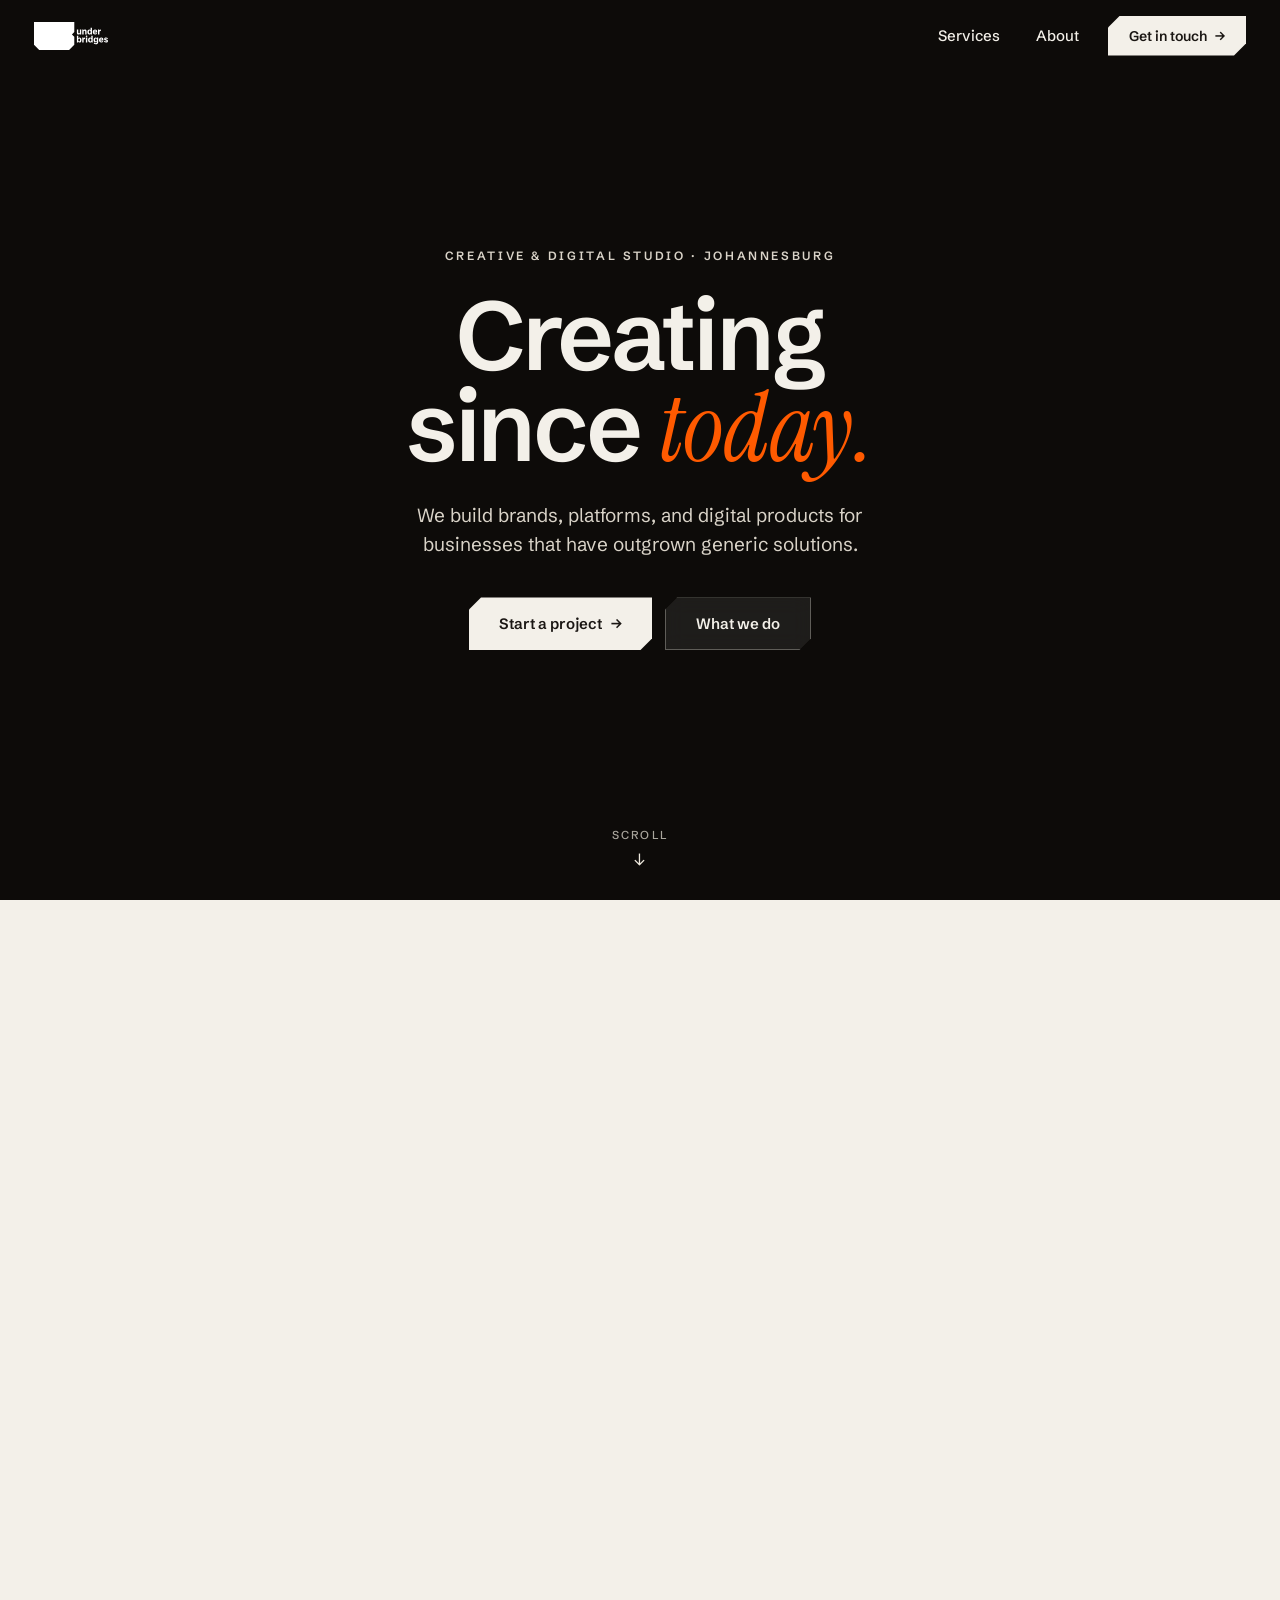
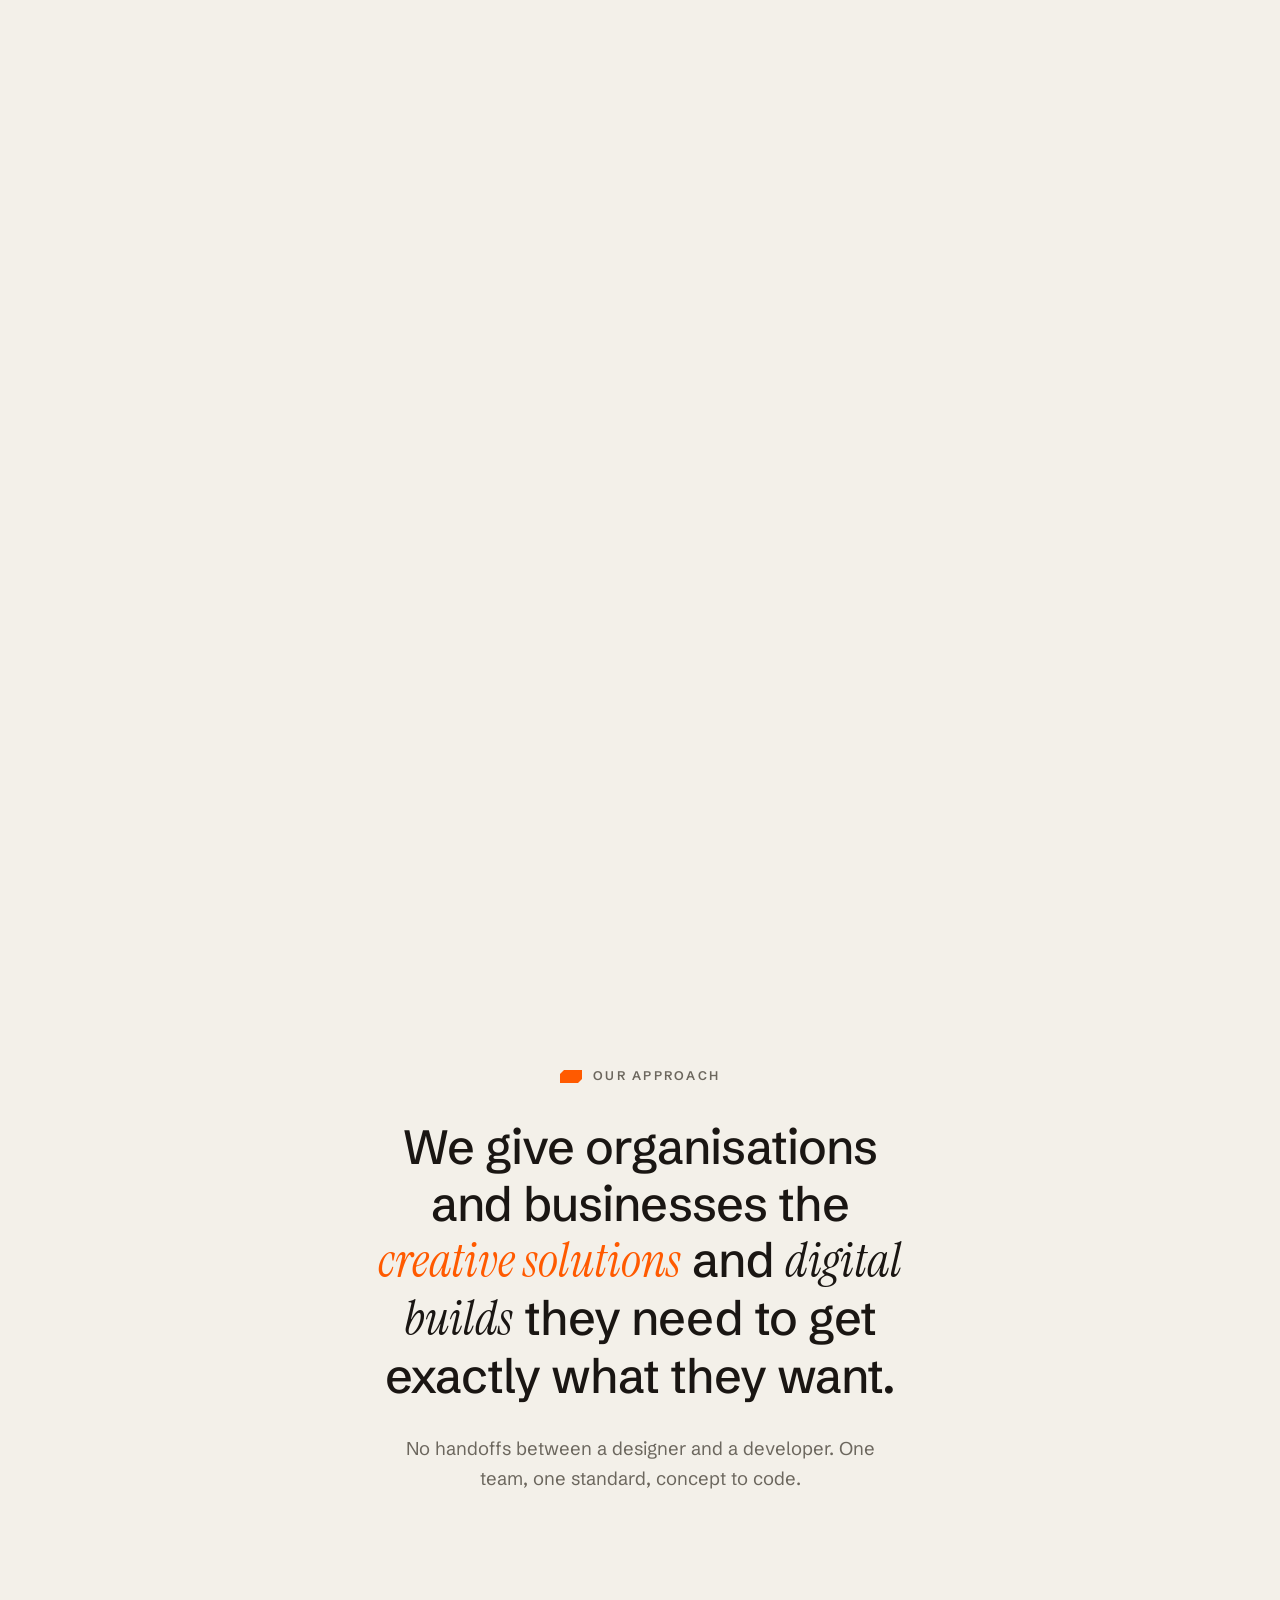
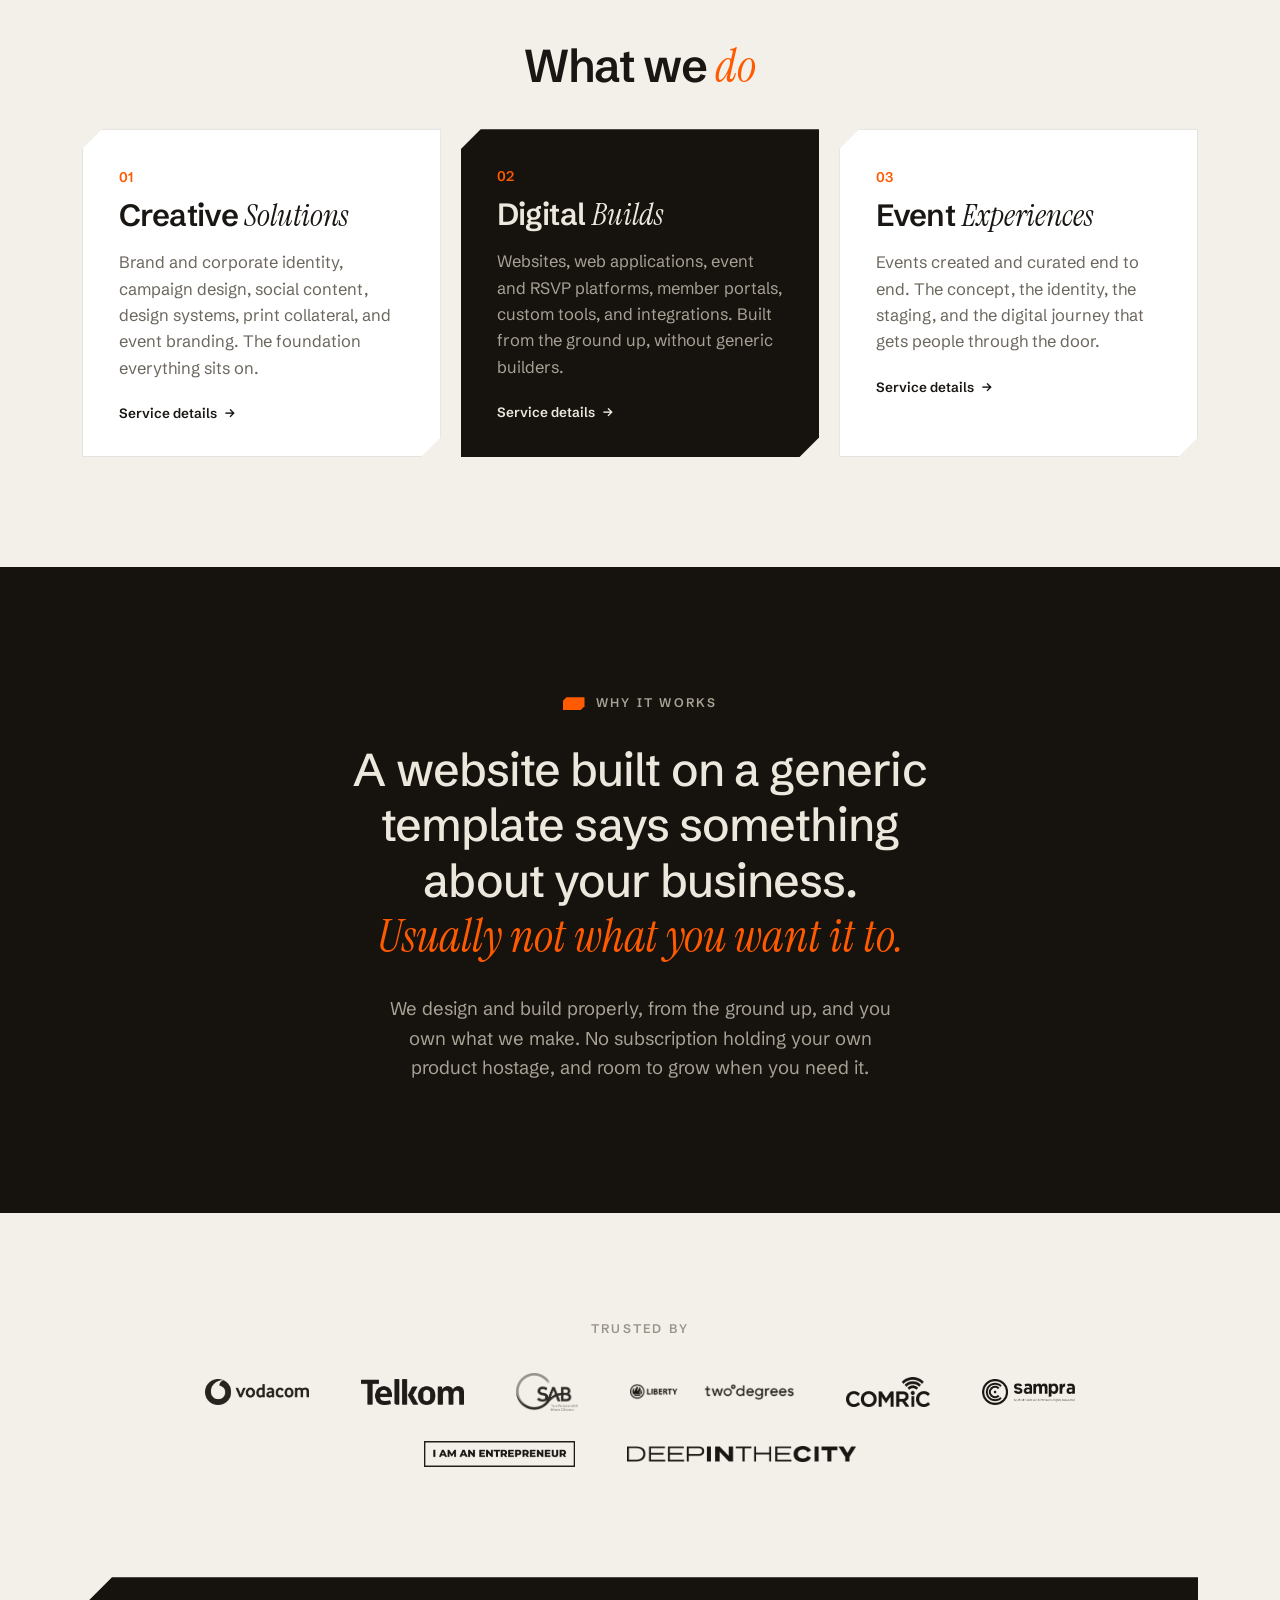
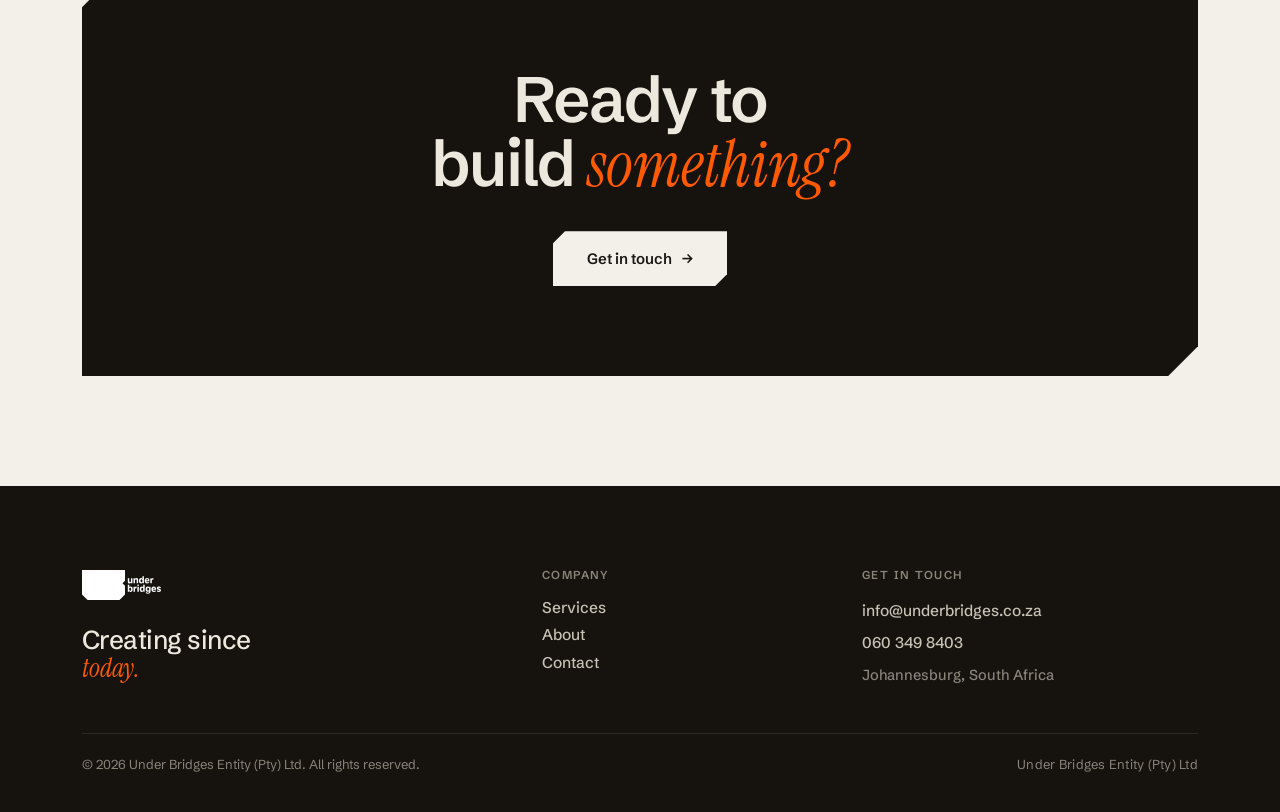
==== index.html @ b6a31713 "Real client logos, founder portrait, info@ contact, bigger brand logo - Trusted-by row now uses the " ====
<!DOCTYPE html>
<html lang="en">
<head>
<meta charset="utf-8">
<meta name="viewport" content="width=device-width, initial-scale=1">
<title>Under Bridges | Creative &amp; Digital Solutions | Johannesburg</title>
<meta name="description" content="Under Bridges is a Johannesburg-based creative and digital solutions company. We build brands, platforms, and digital products for South African businesses.">
<link rel="canonical" href="https://underbridges.co.za/">
<meta name="theme-color" content="#F3F0E9">

<meta property="og:type" content="website">
<meta property="og:site_name" content="Under Bridges">
<meta property="og:title" content="Under Bridges | Creative &amp; Digital Solutions | Johannesburg">
<meta property="og:description" content="We build brands, platforms, and digital products for businesses that have outgrown generic solutions.">
<meta property="og:url" content="https://underbridges.co.za/">
<meta property="og:image" content="https://underbridges.co.za/assets/og-image.png">
<meta name="twitter:card" content="summary_large_image">
<meta name="twitter:title" content="Under Bridges | Creative &amp; Digital Solutions | Johannesburg">
<meta name="twitter:description" content="We build brands, platforms, and digital products for businesses that have outgrown generic solutions.">
<meta name="twitter:image" content="https://underbridges.co.za/assets/og-image.png">

<link rel="icon" href="/favicon.svg" type="image/svg+xml">
<link rel="icon" href="/favicon.png" type="image/png">
<link rel="apple-touch-icon" href="/apple-touch-icon.png">

<link rel="preconnect" href="https://fonts.googleapis.com">
<link rel="preconnect" href="https://fonts.gstatic.com" crossorigin>
<link href="https://fonts.googleapis.com/css2?family=Schibsted+Grotesk:wght@400;500;600;700&family=Instrument+Serif:ital@0;1&display=swap" rel="stylesheet">
<link rel="stylesheet" href="/assets/css/main.css">

<script type="application/ld+json">
{
  "@context": "https://schema.org",
  "@type": "ProfessionalService",
  "name": "Under Bridges",
  "legalName": "Under Bridges Entity (Pty) Ltd",
  "description": "Johannesburg-based creative and digital solutions company. Brand identity, digital platforms, and event experiences for South African businesses.",
  "url": "https://underbridges.co.za/",
  "logo": "https://underbridges.co.za/assets/ub-logo-black.svg",
  "image": "https://underbridges.co.za/assets/og-image.png",
  "email": "info@underbridges.co.za",
  "telephone": "+27 60 349 8403",
  "foundingDate": "2016",
  "founder": { "@type": "Person", "name": "Joseph Mbedzi" },
  "address": {
    "@type": "PostalAddress",
    "addressLocality": "Johannesburg",
    "addressCountry": "ZA"
  },
  "areaServed": "South Africa"
}
</script>
</head>
<body data-page="home">
<a class="skip-link" href="#main">Skip to content</a>

<div class="page">

  <nav class="nav" data-nav aria-label="Main">
    <a href="/" class="nav__logo" aria-label="Under Bridges — home">
      <span class="nav__logo-stack">
        <img class="logo-white" src="/assets/ub-logo-white.svg" alt="Under Bridges">
        <img class="logo-black" src="/assets/ub-logo-black.svg" alt="" aria-hidden="true">
      </span>
    </a>
    <div class="nav__links">
      <a class="nav__link" href="/services/">Services</a>
      <a class="nav__link" href="/about/">About</a>
      <a class="nav__cta" href="/contact/">Get in touch <span aria-hidden="true">&#8594;</span></a>
    </div>
    <button class="nav__burger" data-burger aria-label="Menu" aria-expanded="false">&#9776;</button>
  </nav>

  <div class="mnav" data-mnav>
    <div class="mnav__links">
      <a class="mnav__link" href="/services/">Services <span aria-hidden="true">&#8594;</span></a>
      <a class="mnav__link" href="/about/">About <span aria-hidden="true">&#8594;</span></a>
      <a class="mnav__link" href="/contact/">Contact <span aria-hidden="true">&#8594;</span></a>
    </div>
    <div class="mnav__contact">
      <a href="mailto:info@underbridges.co.za">info@underbridges.co.za</a>
      <div class="mnav__line">060 349 8403</div>
      <div class="mnav__loc">Johannesburg, South Africa</div>
    </div>
  </div>

  <main id="main">

    <section class="hero" data-hero>
      <div class="hero__frame" data-hero-frame>
        <video class="hero__video" data-hero-video src="/assets/ub-hero.mp4" data-src="/assets/ub-hero.mp4" muted playsinline preload="auto" disablepictureinpicture aria-hidden="true" tabindex="-1"></video>
        <div class="hero__scrim" aria-hidden="true"></div>
        <div class="hero__content" data-hero-content>
          <div class="hero__kicker">Creative &amp; Digital Studio &middot; Johannesburg</div>
          <h1 class="hero__title">Creating since <em>today.</em></h1>
          <p class="hero__sub">We build brands, platforms, and digital products for businesses that have outgrown generic solutions.</p>
          <div class="hero__ctas">
            <a class="btn btn--light" href="/contact/">Start a project <span aria-hidden="true">&#8594;</span></a>
            <a class="btn btn--ghost" href="/services/">What we do</a>
          </div>
        </div>
        <div class="hero__cue" data-hero-cue aria-hidden="true">
          <span class="hero__cue-label">Scroll</span>
          <span class="hero__cue-arrow">&#8595;</span>
        </div>
      </div>
    </section>

    <section class="section-light">
      <div class="wrap w-920 statement statement--approach">
        <div class="tag" data-reveal>
          <span class="tag__chip" aria-hidden="true"></span>
          <span class="tag__label">Our approach</span>
        </div>
        <p class="statement__text" data-reveal>We give organisations and businesses the <em>creative solutions</em> and <em>digital builds</em> they need to get exactly what they want.</p>
        <p class="statement__sub" data-reveal>No handoffs between a designer and a developer. One team, one standard, concept to code.</p>
      </div>
    </section>

    <section class="section-light services-home">
      <div class="wrap w-1180">
        <h2 class="services-home__title" data-reveal>What we <em>do</em></h2>
        <div class="grid grid--3">
          <a href="/services/" class="scard" data-reveal>
            <div class="scard__num">01</div>
            <h3 class="scard__title">Creative <em>Solutions</em></h3>
            <p class="scard__copy">Brand and corporate identity, campaign design, social content, design systems, print collateral, and event branding. The foundation everything sits on.</p>
            <span class="scard__link">Service details <span aria-hidden="true">&#8594;</span></span>
          </a>
          <a href="/services/" class="scard scard--dark" data-reveal>
            <div class="scard__num">02</div>
            <h3 class="scard__title">Digital <em>Builds</em></h3>
            <p class="scard__copy">Websites, web applications, event and RSVP platforms, member portals, custom tools, and integrations. Built from the ground up, without generic builders.</p>
            <span class="scard__link">Service details <span aria-hidden="true">&#8594;</span></span>
          </a>
          <a href="/services/" class="scard" data-reveal>
            <div class="scard__num">03</div>
            <h3 class="scard__title">Event <em>Experiences</em></h3>
            <p class="scard__copy">Events created and curated end to end. The concept, the identity, the staging, and the digital journey that gets people through the door.</p>
            <span class="scard__link">Service details <span aria-hidden="true">&#8594;</span></span>
          </a>
        </div>
      </div>
    </section>

    <section class="section-dark">
      <div class="wrap w-920 statement statement--why">
        <div class="tag" data-reveal>
          <span class="tag__chip" aria-hidden="true"></span>
          <span class="tag__label">Why it works</span>
        </div>
        <p class="statement__text" data-reveal>A website built on a generic template says something about your business. <em>Usually not what you want it to.</em></p>
        <p class="statement__sub" data-reveal>We design and build properly, from the ground up, and you own what we make. No subscription holding your own product hostage, and room to grow when you need it.</p>
      </div>
    </section>

    <section class="section-light">
      <div class="wrap w-1080 clients">
        <div class="clients__label" data-reveal>Trusted by</div>
        <div class="clients__row" data-reveal>
          <img class="clients__logo" src="/assets/clients/vodacom.png" alt="Vodacom" loading="lazy" decoding="async">
          <img class="clients__logo" src="/assets/clients/telkom.png" alt="Telkom" loading="lazy" decoding="async">
          <img class="clients__logo clients__logo--tall" src="/assets/clients/sab.png" alt="SAB" loading="lazy" decoding="async">
          <img class="clients__logo clients__logo--wide" src="/assets/clients/liberty-two-degrees.png" alt="Liberty Two Degrees" loading="lazy" decoding="async">
          <img class="clients__logo clients__logo--squat" src="/assets/clients/comric.png" alt="COMRiC" loading="lazy" decoding="async">
          <img class="clients__logo" src="/assets/clients/sampra.png" alt="SAMPRA" loading="lazy" decoding="async">
          <img class="clients__logo" src="/assets/clients/iaae.png" alt="I Am An Entrepreneur" loading="lazy" decoding="async">
          <img class="clients__logo clients__logo--wide" src="/assets/clients/deep-in-the-city.png" alt="Deep In The City" loading="lazy" decoding="async">
        </div>
      </div>
    </section>

    <section class="section-light cta-strip">
      <div class="wrap w-1180">
        <div class="cta-block" data-reveal>
          <h2 class="cta-block__title">Ready to build <em>something?</em></h2>
          <a class="btn btn--light btn--lg" href="/contact/">Get in touch <span aria-hidden="true">&#8594;</span></a>
        </div>
      </div>
    </section>

  </main>

  <footer class="footer">
    <div class="wrap w-1180 footer__inner">
      <div class="footer__grid">
        <div>
          <a href="/" class="footer__logo"><img src="/assets/ub-logo-white.svg" alt="Under Bridges"></a>
          <p class="footer__tagline">Creating since <em>today.</em></p>
        </div>
        <div>
          <div class="footer__label">Company</div>
          <div class="footer__links">
            <a href="/services/">Services</a>
            <a href="/about/">About</a>
            <a href="/contact/">Contact</a>
          </div>
        </div>
        <div>
          <div class="footer__label">Get in touch</div>
          <a class="footer__email" href="mailto:info@underbridges.co.za">info@underbridges.co.za</a>
          <div class="footer__phone">060 349 8403</div>
          <div class="footer__loc">Johannesburg, South Africa</div>
        </div>
      </div>
      <div class="footer__bottom">
        <span>&copy; <span data-year>2026</span> Under Bridges Entity (Pty) Ltd. All rights reserved.</span>
        <span class="footer__entity">Under Bridges Entity (Pty) Ltd</span>
      </div>
    </div>
  </footer>

</div>

<script src="/assets/js/main.js" defer></script>
</body>
</html>
---- assets/css/main.css ----
/* ==========================================================================
   Under Bridges — underbridges.co.za
   Design system from "Under Bridges Website v4" (Claude Design)
   ========================================================================== */

:root {
  --ub-accent: #FF5A00;
  --ub-bg: #F3F0E9;
  --ub-ink: #1A1613;
  --ub-dark: #16130E;
  --ub-dark-ink: #EDE8DD;
  --ub-hero-bg: #0D0B09;

  /* Chamfered corners */
  --cham-tag: polygon(4px 0, 100% 0, 100% calc(100% - 4px), calc(100% - 4px) 100%, 0 100%, 0 4px);
  --cham-s: polygon(8px 0, 100% 0, 100% calc(100% - 8px), calc(100% - 8px) 100%, 0 100%, 0 8px);
  --cham-m: polygon(12px 0, 100% 0, 100% calc(100% - 12px), calc(100% - 12px) 100%, 0 100%, 0 12px);
  --cham-l: polygon(20px 0, 100% 0, 100% calc(100% - 20px), calc(100% - 20px) 100%, 0 100%, 0 20px);
  --cham-xl: polygon(30px 0, 100% 0, 100% calc(100% - 30px), calc(100% - 30px) 100%, 0 100%, 0 30px);
}

/* Base ------------------------------------------------------------------- */

* { box-sizing: border-box; }

html { scroll-behavior: smooth; }

body {
  margin: 0;
  background: var(--ub-bg);
  font-family: 'Schibsted Grotesk', sans-serif;
  color: var(--ub-ink);
  -webkit-font-smoothing: antialiased;
  text-rendering: optimizeLegibility;
}

a { color: inherit; text-decoration: none; }

::selection { background: var(--ub-accent); color: #FFFFFF; }

em {
  font-family: 'Instrument Serif', serif;
  font-style: italic;
  font-weight: 400;
  letter-spacing: 0;
}

input::placeholder,
textarea::placeholder { color: #9a948a; }

select option { background: #FFFFFF; color: #1A1613; }

:focus-visible { outline: 2px solid var(--ub-accent); outline-offset: 2px; }

.skip-link {
  position: absolute;
  left: -9999px;
  top: 0;
  z-index: 400;
  background: var(--ub-ink);
  color: var(--ub-bg);
  padding: 12px 18px;
  font: 600 14px/1 'Schibsted Grotesk', sans-serif;
}
.skip-link:focus { left: 0; }

.page { position: relative; min-height: 100vh; display: flex; flex-direction: column; }
.page > main { flex: 1; }

@keyframes ubScrollCue {
  0% { transform: translateY(0); opacity: .9; }
  50% { transform: translateY(8px); opacity: .4; }
  100% { transform: translateY(0); opacity: .9; }
}

/* Layout ------------------------------------------------------------------ */

.wrap { margin: 0 auto; padding-left: 32px; padding-right: 32px; }
.w-920 { max-width: 920px; }
.w-1020 { max-width: 1020px; }
.w-1080 { max-width: 1080px; }
.w-1180 { max-width: 1180px; }

.section-light { position: relative; background: var(--ub-bg); }
.section-dark { position: relative; background: var(--ub-dark); color: var(--ub-dark-ink); }

/* Nav ---------------------------------------------------------------------- */

.nav {
  position: fixed;
  top: 0; left: 0; right: 0;
  z-index: 300;
  display: flex;
  align-items: center;
  justify-content: space-between;
  height: 72px;
  padding: 0 34px;
  color: #F3F0E9;
  background: transparent;
  border-bottom: 1px solid transparent;
  transition: background .25s ease, color .25s ease, border-color .25s ease;
}

.nav.is-solid {
  color: #1A1613;
  background: rgba(243, 240, 233, 0.82);
  border-bottom: 1px solid rgba(26, 22, 19, 0.08);
  backdrop-filter: blur(18px) saturate(150%);
  -webkit-backdrop-filter: blur(18px) saturate(150%);
}

.nav__logo { display: flex; align-items: center; }
.nav__logo-stack { position: relative; display: inline-flex; height: 28px; }
.nav__logo-stack img { height: 28px; width: auto; display: block; transition: opacity .25s ease; }
.nav__logo-stack img:last-child { position: absolute; left: 0; top: 0; }
.nav__logo-stack .logo-white { opacity: 1; }
.nav__logo-stack .logo-black { opacity: 0; }
.nav.is-solid .logo-white { opacity: 0; }
.nav.is-solid .logo-black { opacity: 1; }

.nav__links { display: flex; align-items: center; gap: 6px; }

.nav__link {
  font: 500 15px/1 'Schibsted Grotesk', sans-serif;
  color: inherit;
  padding: 10px 15px;
  transition: opacity .2s;
}
.nav__link:hover { opacity: .6; }

.nav__cta {
  margin-left: 8px;
  display: inline-flex;
  align-items: center;
  gap: 8px;
  background: #F3F0E9;
  color: #1A1613;
  font: 600 14px/1 'Schibsted Grotesk', sans-serif;
  padding: 13px 21px;
  cursor: pointer;
  clip-path: var(--cham-m);
  transition: transform .2s, background .25s ease, color .25s ease;
}
.nav__cta:hover { transform: translateY(-1px); }
.nav.is-solid .nav__cta { background: #1A1613; color: #F3F0E9; }

.nav__burger {
  display: none;
  align-items: center;
  justify-content: center;
  width: 46px;
  height: 46px;
  background: transparent;
  color: inherit;
  border: 1.5px solid currentColor;
  clip-path: var(--cham-s);
  cursor: pointer;
  font-size: 19px;
  line-height: 1;
  padding: 0;
}

/* Mobile menu --------------------------------------------------------------- */

.mnav {
  position: fixed;
  inset: 0;
  z-index: 290;
  background: #F3F0E9;
  display: none;
  flex-direction: column;
  padding: 84px 26px 36px;
}
.mnav.is-open { display: flex; }

.mnav__links { display: flex; flex-direction: column; gap: 4px; margin-top: 14px; }

.mnav__link {
  display: flex;
  align-items: center;
  justify-content: space-between;
  padding: 22px 4px;
  border-bottom: 1px solid rgba(26, 22, 19, 0.12);
  font-weight: 600;
  font-size: 34px;
  letter-spacing: -.02em;
  color: #1A1613;
}
.mnav__link span { color: var(--ub-accent); font-size: 24px; }

.mnav__contact { margin-top: auto; display: flex; flex-direction: column; gap: 7px; }
.mnav__contact a,
.mnav__contact .mnav__line { font: 600 16px/1.4 'Schibsted Grotesk', sans-serif; color: #1A1613; word-break: break-word; }
.mnav__contact .mnav__loc { font: 500 14.5px/1.5 'Schibsted Grotesk', sans-serif; color: #9a948a; margin-top: 4px; }

/* Buttons -------------------------------------------------------------------- */

.btn {
  display: inline-flex;
  align-items: center;
  gap: 9px;
  font: 600 15px/1 'Schibsted Grotesk', sans-serif;
  padding: 18px 30px;
  border: none;
  cursor: pointer;
  clip-path: var(--cham-m);
  transition: transform .2s;
}
.btn:hover { transform: translateY(-2px); }

.btn--light { background: #F3F0E9; color: #1A1613; }
.btn--ink { background: #1A1613; color: #F3F0E9; }

.btn--ghost {
  background: rgba(243, 240, 233, 0.08);
  color: #F3F0E9;
  border: 1px solid rgba(243, 240, 233, 0.3);
  backdrop-filter: blur(10px);
  -webkit-backdrop-filter: blur(10px);
  transition: background .2s;
}
.btn--ghost:hover { transform: none; background: rgba(243, 240, 233, 0.16); }

.btn--md { font-size: 14px; padding: 17px 26px; }
.btn--lg { padding: 20px 34px; gap: 10px; }

/* Tag / eyebrow ---------------------------------------------------------------- */

.tag { display: inline-flex; align-items: center; gap: 11px; }
.tag--top { align-items: flex-start; }
.tag--top .tag__chip { margin-top: 4px; }

.tag__chip {
  width: 22px;
  height: 13px;
  background: var(--ub-accent);
  display: inline-block;
  flex: none;
  clip-path: var(--cham-tag);
}

.tag__label {
  font: 600 12.5px/1 'Schibsted Grotesk', sans-serif;
  letter-spacing: .18em;
  text-transform: uppercase;
  color: #6C675E;
}
.tag--s .tag__label { letter-spacing: .16em; }
.section-dark .tag__label { color: #A8A296; }

/* Reveal ------------------------------------------------------------------------ */
/* [data-reveal] elements are hidden and translated by JS, then revealed on scroll. */

/* Hero (home) --------------------------------------------------------------------- */

.hero { position: relative; height: 280vh; background: var(--ub-bg); }

.hero__frame {
  position: sticky;
  top: 0;
  height: 100vh;
  overflow: hidden;
  background: var(--ub-hero-bg);
}

.hero__video {
  position: absolute;
  inset: 0;
  width: 100%;
  height: 100%;
  object-fit: cover;
  background: var(--ub-hero-bg);
  pointer-events: none;
}

.hero__scrim {
  position: absolute;
  inset: 0;
  background: linear-gradient(180deg, rgba(13,11,9,0.55) 0%, rgba(13,11,9,0.3) 38%, rgba(13,11,9,0.34) 62%, rgba(13,11,9,0.72) 100%);
}

.hero__content {
  position: absolute;
  inset: 0;
  display: flex;
  flex-direction: column;
  align-items: center;
  justify-content: center;
  text-align: center;
  padding: 0 32px;
  color: #F3F0E9;
}

.hero__kicker {
  font: 600 12px/1 'Schibsted Grotesk', sans-serif;
  letter-spacing: .22em;
  text-transform: uppercase;
  color: #D9D3C8;
  margin-bottom: 28px;
}

.hero__title {
  font-weight: 600;
  font-size: clamp(46px, 7.6vw, 116px);
  line-height: .94;
  letter-spacing: -.035em;
  margin: 0;
  max-width: 12ch;
  text-wrap: balance;
}
.hero__title em { color: var(--ub-accent); }

.hero__sub {
  margin: 26px 0 0;
  max-width: 520px;
  font-size: clamp(16.5px, 2.2vw, 19px);
  line-height: 1.55;
  color: #D9D3C8;
  text-wrap: pretty;
}

.hero__ctas {
  display: flex;
  gap: 13px;
  flex-wrap: wrap;
  justify-content: center;
  margin-top: 38px;
}

.hero__cue {
  position: absolute;
  left: 50%;
  bottom: 30px;
  transform: translateX(-50%);
  display: flex;
  flex-direction: column;
  align-items: center;
  gap: 8px;
  color: #EDE8DD;
  pointer-events: none;
}
.hero__cue-label {
  font: 500 11.5px/1 'Schibsted Grotesk', sans-serif;
  letter-spacing: .18em;
  text-transform: uppercase;
  opacity: .7;
}
.hero__cue-arrow { font-size: 17px; animation: ubScrollCue 1.8s ease-in-out infinite; }

/* Statement sections (approach / why it works) -------------------------------------- */

.statement { display: flex; flex-direction: column; align-items: center; text-align: center; }
.statement--approach { padding-top: clamp(96px, 14vw, 150px); padding-bottom: clamp(96px, 14vw, 150px); }
.statement--why { padding-top: clamp(96px, 13vw, 130px); padding-bottom: clamp(96px, 13vw, 130px); }

.statement .tag { margin-bottom: 36px; }
.statement--why .tag { margin-bottom: 32px; }

.statement__text {
  font-weight: 500;
  font-size: clamp(26px, 3.8vw, 48px);
  line-height: 1.18;
  letter-spacing: -.02em;
  margin: 0;
  max-width: 20ch;
  text-wrap: balance;
}
.statement--why .statement__text {
  font-size: clamp(25px, 3.6vw, 46px);
  line-height: 1.2;
  max-width: 21ch;
}
.statement__text em { color: var(--ub-accent); }
.statement--approach .statement__text em + em { color: inherit; }

.statement__sub {
  margin: 30px 0 0;
  font-size: 18.5px;
  line-height: 1.6;
  color: #6C675E;
  max-width: 44ch;
  text-wrap: pretty;
}
.statement--why .statement__sub { color: #A8A296; max-width: 48ch; }

/* Service cards (home) ---------------------------------------------------------------- */

.services-home { padding-bottom: 110px; }

.services-home__title {
  font-weight: 600;
  font-size: clamp(30px, 3.6vw, 46px);
  line-height: 1;
  letter-spacing: -.03em;
  margin: 0 0 40px;
  text-align: center;
}
.services-home__title em { color: var(--ub-accent); }

.grid { display: grid; }
.grid--3 { grid-template-columns: 1fr 1fr 1fr; gap: 20px; }

.scard {
  display: block;
  padding: 40px 36px 34px;
  cursor: pointer;
  background: #FFFFFF;
  border: 1.5px solid rgba(26, 22, 19, 0.12);
  clip-path: var(--cham-l);
  transition: transform .25s, border-color .25s;
}
.scard:hover { transform: translateY(-6px); border-color: rgba(26, 22, 19, 0.28); }

.scard--dark { background: var(--ub-dark); color: var(--ub-dark-ink); border: none; }
.scard--dark:hover { border-color: transparent; }

.scard__num { font: 600 14px/1 'Schibsted Grotesk', sans-serif; color: var(--ub-accent); }

.scard__title {
  font-weight: 600;
  font-size: clamp(26px, 2.4vw, 34px);
  line-height: 1.04;
  letter-spacing: -.02em;
  margin: 16px 0 0;
}

.scard__copy {
  margin: 16px 0 0;
  font-size: 16.5px;
  line-height: 1.6;
  color: #6C675E;
  max-width: 44ch;
}
.scard--dark .scard__copy { color: #A8A296; }

.scard__link {
  display: inline-flex;
  align-items: center;
  gap: 8px;
  margin-top: 26px;
  font: 600 13.5px/1 'Schibsted Grotesk', sans-serif;
  color: #1A1613;
}
.scard--dark .scard__link { color: var(--ub-dark-ink); }

/* Trusted by ------------------------------------------------------------------------------ */

.clients { padding-top: clamp(80px, 11vw, 110px); padding-bottom: clamp(80px, 11vw, 110px); display: flex; flex-direction: column; align-items: center; }

.clients__label {
  font: 600 12.5px/1 'Schibsted Grotesk', sans-serif;
  letter-spacing: .18em;
  text-transform: uppercase;
  color: #9a948a;
  margin-bottom: 38px;
}

.clients__row {
  display: flex;
  flex-wrap: wrap;
  justify-content: center;
  align-items: center;
  gap: 30px 52px;
  max-width: 900px;
}

/* All marks pre-processed to the same ink colour; heights tuned per logo
   proportions so they read as one consistent size. */
.clients__logo { height: 26px; width: auto; display: block; }
.clients__logo--tall { height: 38px; }
.clients__logo--squat { height: 30px; }
.clients__logo--wide { height: 16px; }

/* CTA block --------------------------------------------------------------------------------- */

.cta-strip { padding-bottom: 110px; }
.cta-strip--services { padding-top: 80px; }

.cta-block {
  position: relative;
  overflow: hidden;
  padding: 90px 56px;
  clip-path: var(--cham-xl);
  background: var(--ub-dark);
  color: var(--ub-dark-ink);
  display: flex;
  flex-direction: column;
  align-items: center;
  text-align: center;
  gap: 34px;
}

.cta-block__title {
  font-weight: 600;
  font-size: clamp(34px, 5vw, 64px);
  line-height: 1;
  letter-spacing: -.03em;
  margin: 0;
  max-width: 16ch;
  text-wrap: balance;
}
.cta-block__title--sm { font-size: clamp(32px, 4.8vw, 60px); }
.cta-block__title em { color: var(--ub-accent); }

/* Page headers (services / about / contact) ---------------------------------------------------- */

.page-head { padding-top: clamp(120px, 18vw, 160px); padding-bottom: 64px; }
.page-head--about { padding-top: clamp(124px, 18vw, 165px); padding-bottom: 90px; }
.page-head--contact { padding-bottom: 100px; }

.page-head__title {
  font-weight: 600;
  font-size: clamp(42px, 6.6vw, 104px);
  line-height: .94;
  letter-spacing: -.035em;
  margin: 0;
}
.page-head__title em { color: var(--ub-accent); }

.page-head__title--about {
  font-size: clamp(36px, 5.8vw, 92px);
  line-height: 1;
  max-width: 19ch;
}

.page-head__sub {
  margin: 28px 0 0;
  max-width: 600px;
  font-size: 19px;
  line-height: 1.55;
  color: #6C675E;
}

/* Service detail sections ------------------------------------------------------------------------ */

.svc { display: grid; grid-template-columns: 0.95fr 1.05fr; gap: 56px; align-items: start; }
.svc--first { padding-top: 30px; padding-bottom: 60px; }
.svc--dark { padding-top: 96px; padding-bottom: 96px; }
.svc--last { padding-top: 96px; padding-bottom: 40px; }

.svc__intro .tag { margin-bottom: 22px; }

.svc__title {
  font-weight: 600;
  font-size: clamp(30px, 3.6vw, 46px);
  line-height: 1.04;
  letter-spacing: -.025em;
  margin: 0;
}
.svc__title em { color: var(--ub-accent); }

.svc__copy {
  margin: 22px 0 0;
  font-size: 17.5px;
  line-height: 1.65;
  color: #4d483f;
  max-width: 46ch;
}
.svc__copy + .svc__copy { margin-top: 14px; }
.section-dark .svc__copy { color: #A8A296; }

.svc__intro .btn { margin-top: 28px; }

.svc__card {
  padding: 36px 34px;
  background: #FFFFFF;
  border: 1.5px solid rgba(26, 22, 19, 0.12);
  clip-path: var(--cham-l);
}
.section-dark .svc__card {
  background: rgba(243, 240, 233, 0.05);
  border: 1.5px solid rgba(243, 240, 233, 0.14);
}

.svc__card-label {
  font: 600 11.5px/1 'Schibsted Grotesk', sans-serif;
  letter-spacing: .12em;
  text-transform: uppercase;
  color: #9a948a;
  margin-bottom: 6px;
}
.section-dark .svc__card-label { color: #8a857b; }

.svc__list { list-style: none; margin: 0; padding: 0; }

.svc__list li {
  display: flex;
  gap: 13px;
  align-items: flex-start;
  padding: 15px 0;
  border-bottom: 1px solid rgba(26, 22, 19, 0.07);
  font-size: 16px;
  color: #1A1613;
}
.section-dark .svc__list li { border-bottom: 1px solid rgba(243, 240, 233, 0.1); color: var(--ub-dark-ink); }

.svc__list li::before {
  content: "";
  flex: none;
  margin-top: 5px;
  width: 16px;
  height: 10px;
  background: var(--ub-accent);
  display: inline-block;
  clip-path: var(--cham-tag);
}

/* About ---------------------------------------------------------------------------------------------- */

.about-who { padding-bottom: 80px; display: grid; grid-template-columns: 220px 1fr; gap: 54px; }

.about-who__body p {
  margin: 0;
  font-size: 20px;
  line-height: 1.65;
  color: #3a352e;
  max-width: 60ch;
}
.about-who__body p + p { margin-top: 24px; }
.about-who__body em { color: var(--ub-accent); }

.founder-wrap { padding-bottom: 110px; }

.founder {
  padding: 42px;
  background: #FFFFFF;
  border: 1.5px solid rgba(26, 22, 19, 0.12);
  clip-path: var(--cham-xl);
  display: grid;
  grid-template-columns: 340px 1fr;
  gap: 48px;
  align-items: center;
}

.founder__photo {
  overflow: hidden;
  border: 1.5px solid rgba(26, 22, 19, 0.14);
  clip-path: var(--cham-l);
}
.founder__photo img {
  width: 100%;
  height: 400px;
  display: block;
  object-fit: cover;
}

.founder__meta .tag { margin-bottom: 20px; }

.founder__name {
  font-weight: 600;
  font-size: clamp(32px, 4.2vw, 56px);
  line-height: 1;
  letter-spacing: -.03em;
  margin: 0;
}
.founder__name em { color: var(--ub-accent); }

.founder__role {
  margin-top: 12px;
  font: 600 13.5px/1 'Schibsted Grotesk', sans-serif;
  letter-spacing: .02em;
  color: #9a948a;
  text-transform: uppercase;
}

.founder__bio {
  margin: 22px 0 0;
  font-size: 18px;
  line-height: 1.65;
  color: #4d483f;
  max-width: 52ch;
}

/* Contact ----------------------------------------------------------------------------------------------- */

.contact-head__sub { margin: 28px 0 52px; max-width: 540px; font-size: 19px; line-height: 1.55; color: #6C675E; }

.contact-grid { display: grid; grid-template-columns: 1.3fr 0.7fr; gap: 22px; align-items: start; }

.contact-card {
  padding: 42px 40px;
  background: #FFFFFF;
  border: 1.5px solid rgba(26, 22, 19, 0.12);
  clip-path: var(--cham-xl);
}

.form { display: flex; flex-direction: column; gap: 18px; }

.form__row { display: grid; grid-template-columns: 1fr 1fr; gap: 18px; }

.form label {
  display: block;
  font: 600 11.5px/1 'Schibsted Grotesk', sans-serif;
  letter-spacing: .08em;
  text-transform: uppercase;
  color: #9a948a;
  margin-bottom: 9px;
}

.form input,
.form select,
.form textarea {
  width: 100%;
  padding: 14px 15px;
  border: 1.5px solid rgba(26, 22, 19, 0.18);
  background: #FBFAF6;
  font: 500 15.5px 'Schibsted Grotesk', sans-serif;
  color: #1A1613;
  outline: none;
  transition: border-color .2s;
  border-radius: 0;
}
.form textarea { line-height: 1.5; resize: vertical; }
.form select { cursor: pointer; appearance: auto; }

.form input:focus,
.form select:focus,
.form textarea:focus { border-color: var(--ub-accent); outline: none; }

.form .btn { align-self: flex-start; gap: 10px; }
.form .btn[disabled] { opacity: .6; cursor: default; transform: none; }

.form__note { margin: 4px 0 0; font-size: 14.5px; color: #9a948a; }
.form__note a { color: #1A1613; font-weight: 600; border-bottom: 1px solid var(--ub-accent); }

.form__error { margin: 0; font-size: 14.5px; color: #B33000; display: none; }
.form__error.is-visible { display: block; }
.form__error a { font-weight: 600; border-bottom: 1px solid currentColor; }

.form-sent { padding: 14px 0; display: none; }
.form-sent.is-visible { display: block; }

.form-sent__check {
  width: 46px;
  height: 34px;
  background: var(--ub-accent);
  display: flex;
  align-items: center;
  justify-content: center;
  margin-bottom: 24px;
  font-size: 18px;
  color: #FFFFFF;
  clip-path: var(--cham-s);
}

.form-sent__title { font-weight: 600; font-size: 32px; line-height: 1.04; letter-spacing: -.02em; margin: 0; }
.form-sent__title em { color: var(--ub-accent); }

.form-sent__copy { margin: 14px 0 0; font-size: 17px; line-height: 1.6; color: #4d483f; max-width: 46ch; }
.form-sent__copy a { color: #1A1613; font-weight: 600; border-bottom: 1px solid var(--ub-accent); }

.contact-panel {
  position: relative;
  overflow: hidden;
  padding: 40px 34px;
  background: var(--ub-dark);
  color: var(--ub-dark-ink);
  clip-path: var(--cham-xl);
}

.contact-panel__label {
  font: 600 11.5px/1 'Schibsted Grotesk', sans-serif;
  letter-spacing: .12em;
  text-transform: uppercase;
  color: #8a857b;
  margin-bottom: 20px;
}

.contact-panel__email {
  display: block;
  font: 500 17px/1.4 'Schibsted Grotesk', sans-serif;
  color: var(--ub-dark-ink);
  margin-bottom: 16px;
  word-break: break-word;
  transition: color .2s;
}
.contact-panel__email:hover { color: var(--ub-accent); }

.contact-panel__phone { font: 500 17px/1.4 'Schibsted Grotesk', sans-serif; color: var(--ub-dark-ink); margin-bottom: 16px; }

.contact-panel__loc { font: 500 15.5px/1.5 'Schibsted Grotesk', sans-serif; color: #A8A296; }

.contact-panel__entity {
  margin-top: 32px;
  padding-top: 20px;
  border-top: 1px solid rgba(243, 240, 233, 0.12);
  font: 500 14px/1.5 'Schibsted Grotesk', sans-serif;
  color: #8a857b;
}

/* Footer -------------------------------------------------------------------------------------------------- */

.footer { position: relative; background: var(--ub-dark); color: var(--ub-dark-ink); }

.footer__inner { padding-top: 84px; padding-bottom: 40px; }

.footer__grid {
  display: grid;
  grid-template-columns: 1.5fr 1fr 1.2fr;
  gap: 40px;
  padding-bottom: 46px;
  border-bottom: 1px solid rgba(243, 240, 233, 0.1);
}

.footer__logo { display: inline-block; }
.footer__logo img { height: 30px; margin-bottom: 22px; }

.footer__tagline {
  font-weight: 500;
  font-size: 26px;
  line-height: 1.08;
  letter-spacing: -.02em;
  margin: 0;
  max-width: 14ch;
}
.footer__tagline em { color: var(--ub-accent); }

.footer__label {
  font: 600 11.5px/1 'Schibsted Grotesk', sans-serif;
  letter-spacing: .12em;
  text-transform: uppercase;
  color: #8a857b;
  margin-bottom: 18px;
}

.footer__links { display: flex; flex-direction: column; gap: 12px; }
.footer__links a { font: 500 15.5px/1 'Schibsted Grotesk', sans-serif; color: #C9C3B7; transition: color .2s; }
.footer__links a:hover { color: var(--ub-accent); }

.footer__email {
  display: block;
  font: 500 15.5px/1.4 'Schibsted Grotesk', sans-serif;
  color: #C9C3B7;
  margin-bottom: 11px;
  word-break: break-word;
  transition: color .2s;
}
.footer__email:hover { color: var(--ub-accent); }

.footer__phone { font: 500 15.5px/1.4 'Schibsted Grotesk', sans-serif; color: #C9C3B7; margin-bottom: 11px; }
.footer__loc { font: 500 14.5px/1.5 'Schibsted Grotesk', sans-serif; color: #8a857b; }

.footer__bottom {
  display: flex;
  justify-content: space-between;
  align-items: center;
  padding-top: 22px;
  font-size: 13px;
  color: #8a857b;
  flex-wrap: wrap;
  gap: 10px;
}
.footer__bottom .footer__entity { letter-spacing: .02em; }

/* 404 ------------------------------------------------------------------------------------------------------- */

.notfound { padding-top: clamp(140px, 22vw, 220px); padding-bottom: 120px; }

/* Responsive --------------------------------------------------------------------------------------------------- */

@media (max-width: 900px) {
  .nav__links { display: none; }
  .nav__burger { display: inline-flex; }

  .grid--3,
  .svc,
  .about-who,
  .founder,
  .contact-grid,
  .form__row,
  .footer__grid { grid-template-columns: 1fr; gap: 34px; }

  .form__row { gap: 18px; }

  .cta-block { padding: 64px 34px; }
}

@media (max-width: 640px) {
  .wrap { padding-left: 22px; padding-right: 22px; }
  .nav { padding-left: 18px; padding-right: 18px; }

  .founder__photo img { height: 300px; }

  .scard { padding: 34px 28px 30px; }
  .svc__card { padding: 34px 26px; }
  .contact-card { padding: 34px 28px 30px; }
  .founder { padding: 34px 28px 30px; }
  .contact-panel { padding: 34px 26px; }

  .clients__row { gap: 24px 32px; }
  .clients__logo { height: 22px; }
  .clients__logo--tall { height: 32px; }
  .clients__logo--squat { height: 26px; }
  .clients__logo--wide { height: 13px; }
}

/* Reduced motion -------------------------------------------------------------------------------------------------- */

@media (prefers-reduced-motion: reduce) {
  html { scroll-behavior: auto; }
  * { animation: none !important; transition: none !important; }
  .hero { height: 100vh; }
}
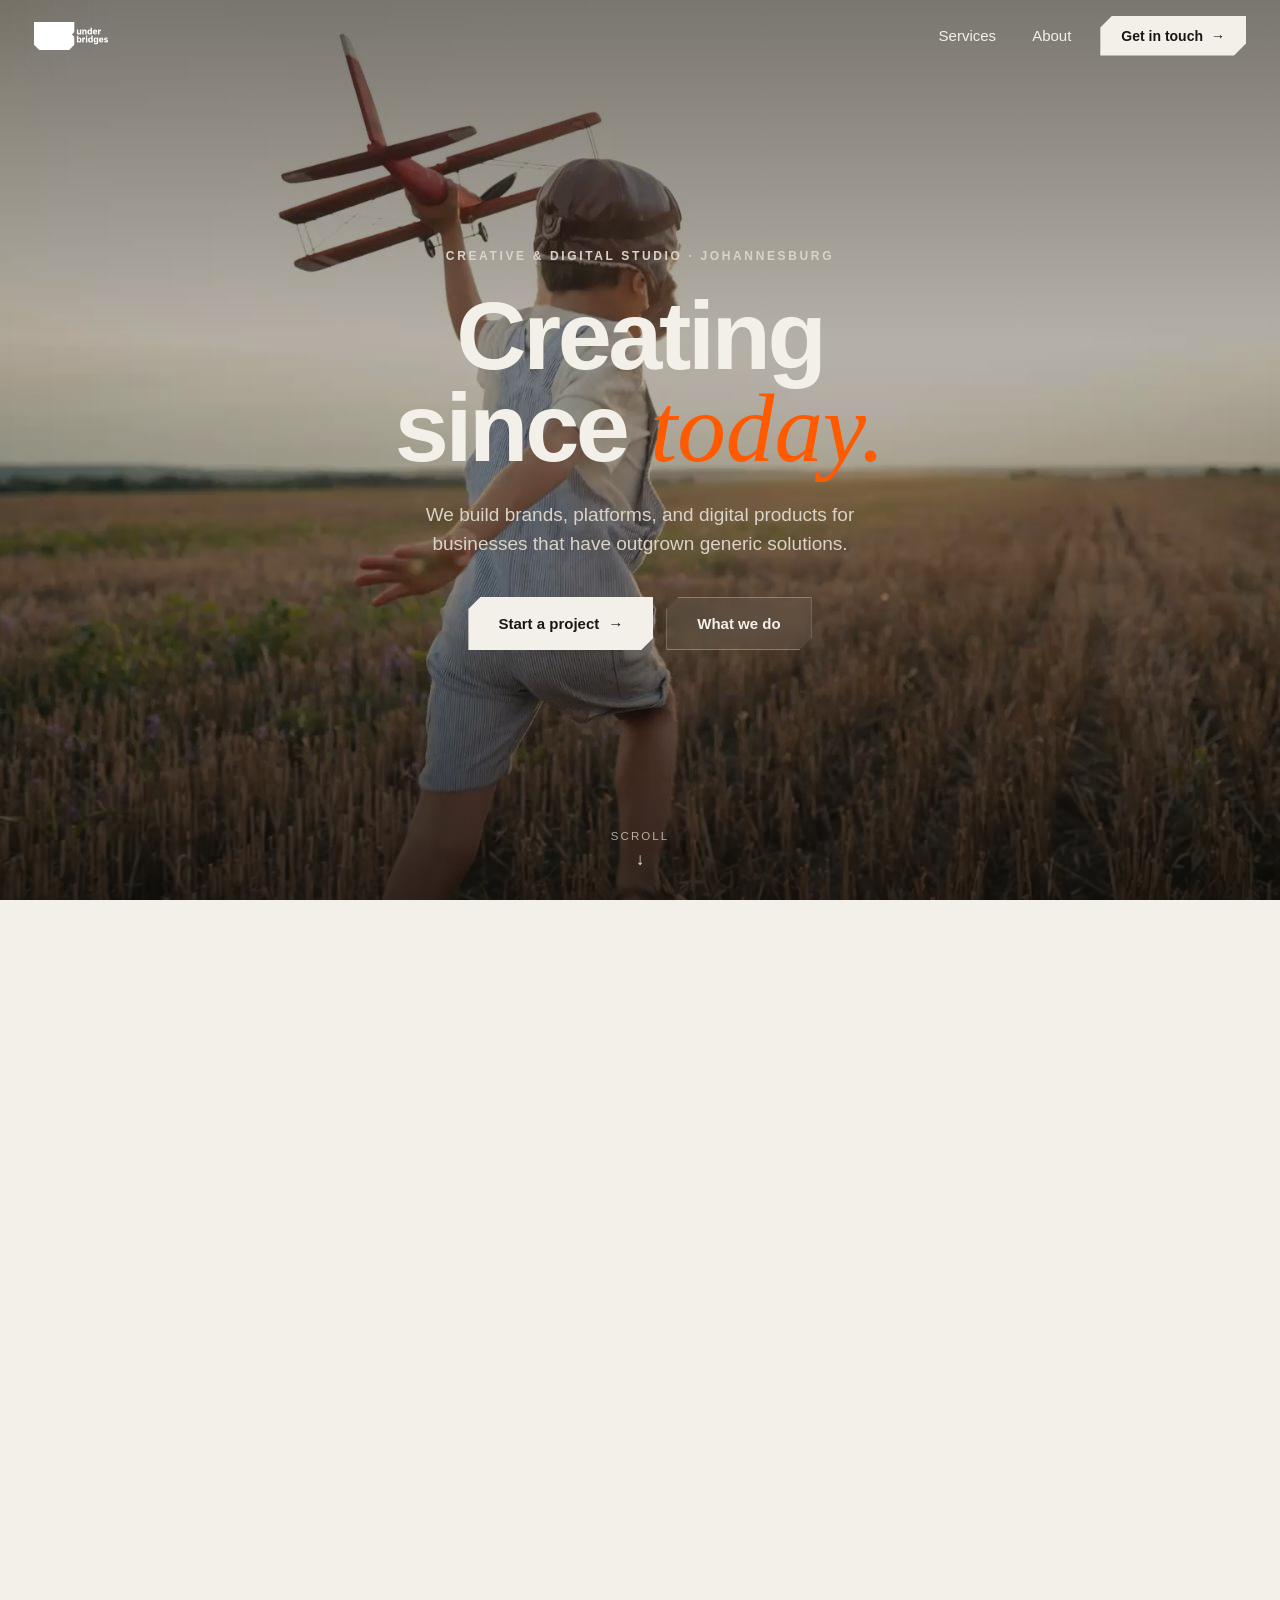
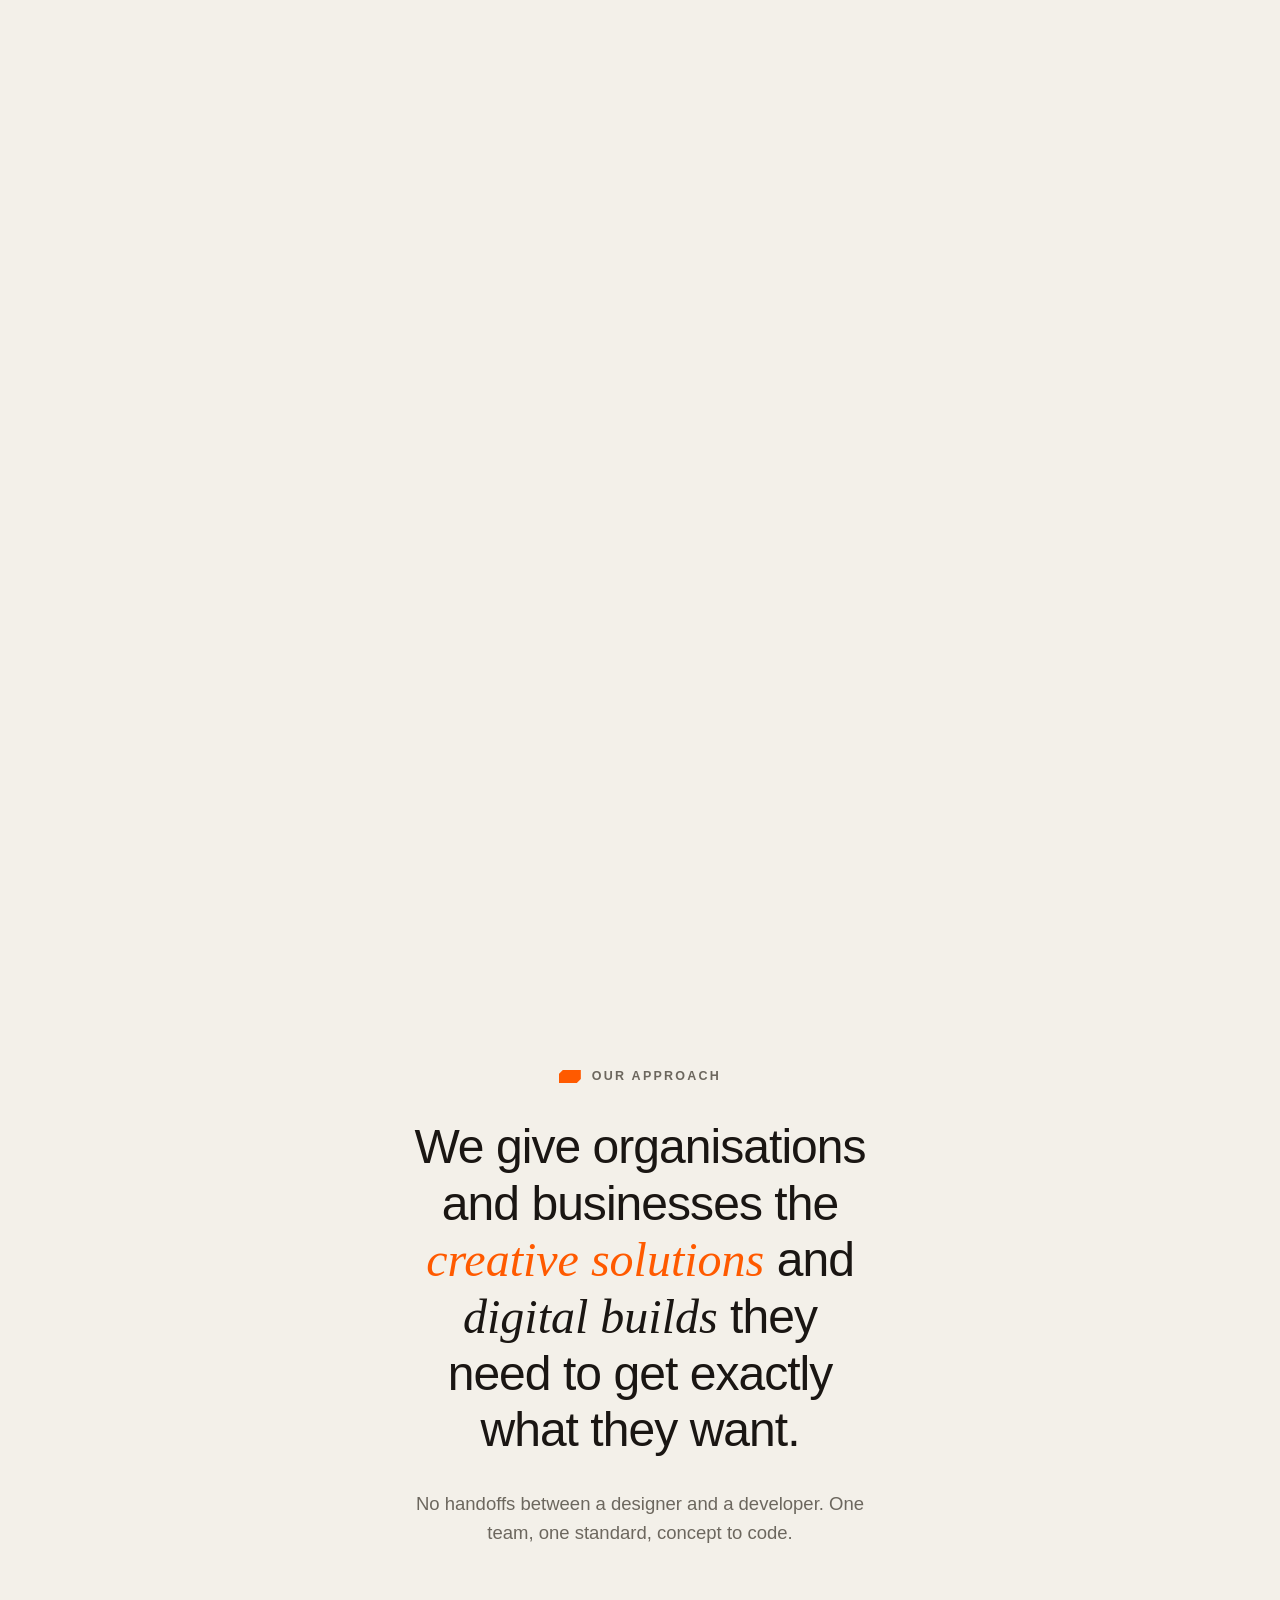
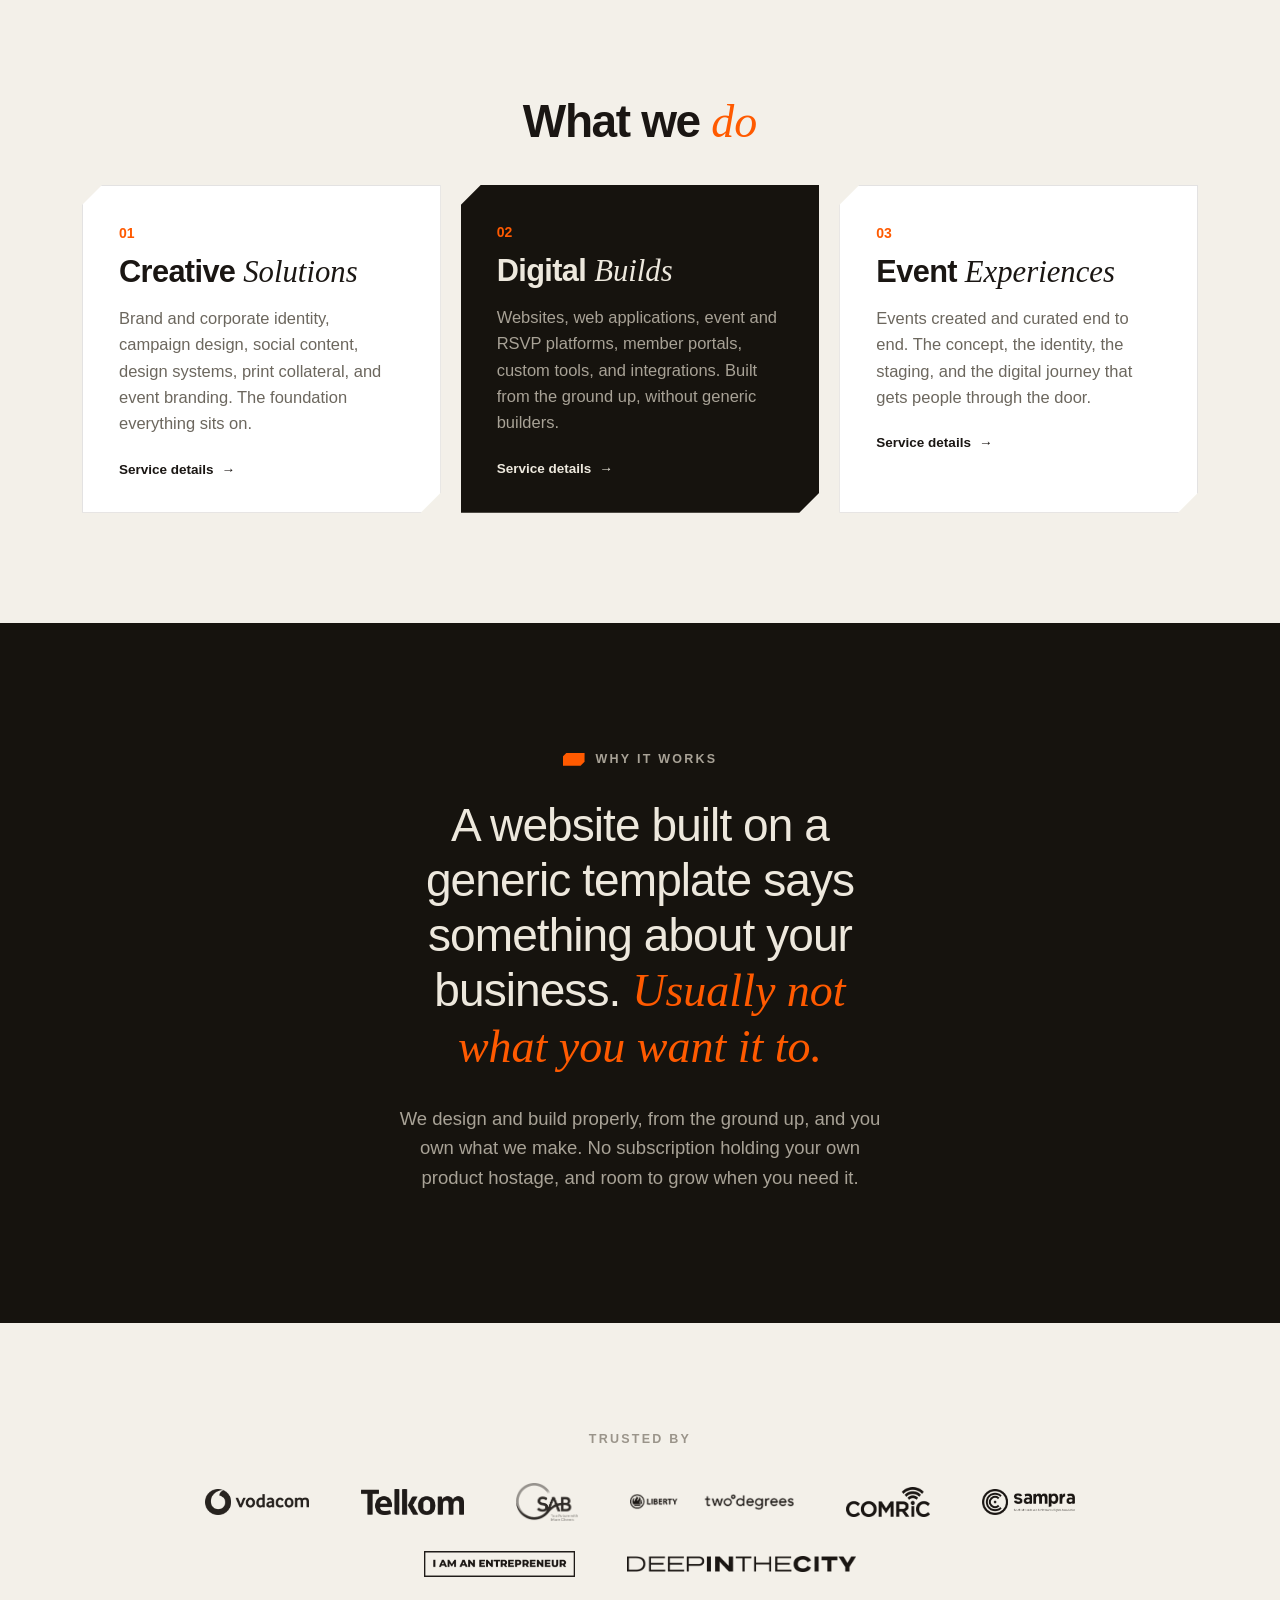
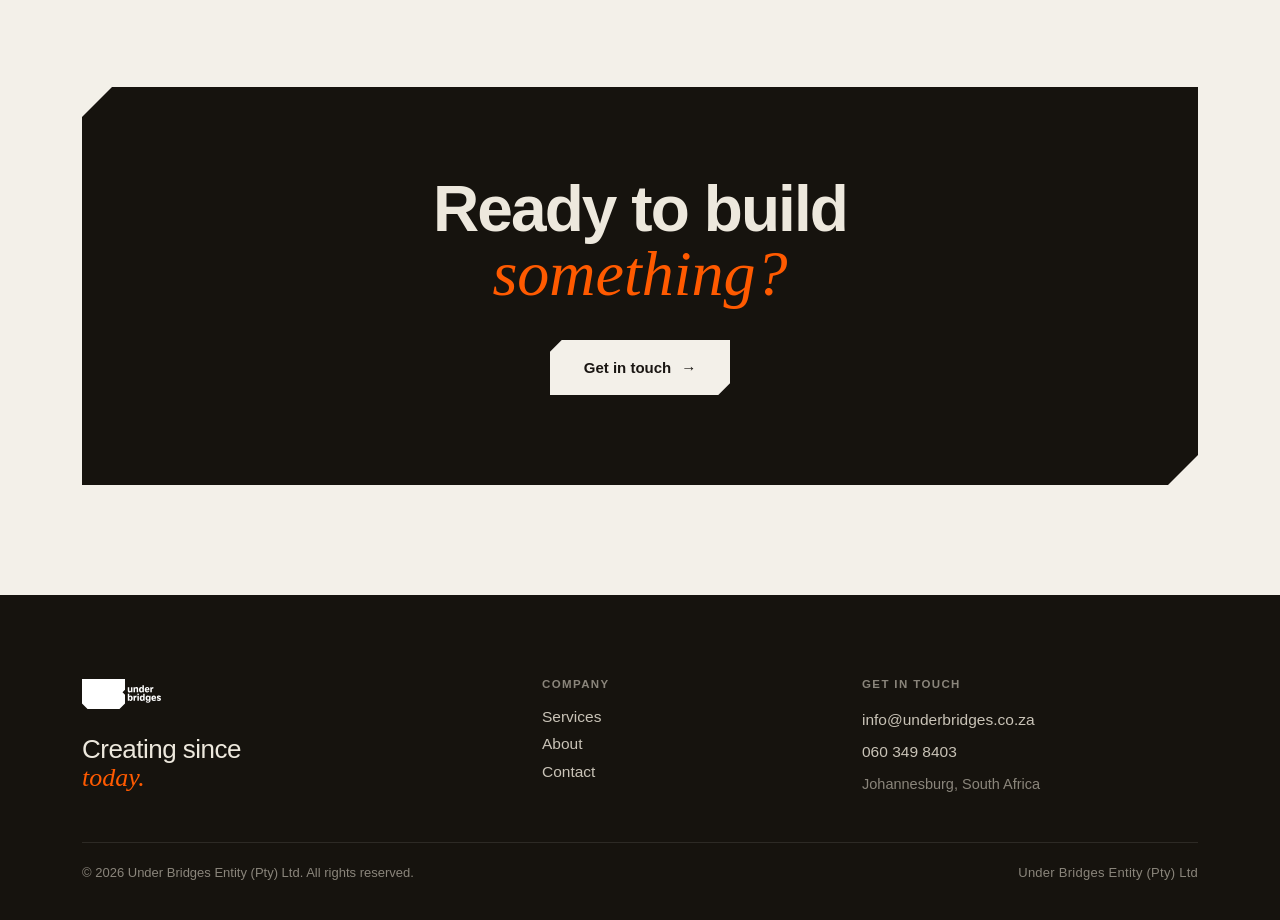
==== commit 30ddcde9: "Security hardening, black-on-white favicon, SEO pass Security: - Strict security headers via vercel." ====
--- a/index.html
+++ b/index.html
@@ -14,6 +14,10 @@
 <meta property="og:description" content="We build brands, platforms, and digital products for businesses that have outgrown generic solutions.">
 <meta property="og:url" content="https://underbridges.co.za/">
 <meta property="og:image" content="https://underbridges.co.za/assets/og-image.png">
+<meta property="og:image:width" content="1200">
+<meta property="og:image:height" content="630">
+<meta property="og:image:alt" content="Under Bridges — Creating since today.">
+<meta property="og:locale" content="en_ZA">
 <meta name="twitter:card" content="summary_large_image">
 <meta name="twitter:title" content="Under Bridges | Creative &amp; Digital Solutions | Johannesburg">
 <meta name="twitter:description" content="We build brands, platforms, and digital products for businesses that have outgrown generic solutions.">
@@ -23,9 +27,8 @@
 <link rel="icon" href="/favicon.png" type="image/png">
 <link rel="apple-touch-icon" href="/apple-touch-icon.png">
 
-<link rel="preconnect" href="https://fonts.googleapis.com">
-<link rel="preconnect" href="https://fonts.gstatic.com" crossorigin>
-<link href="https://fonts.googleapis.com/css2?family=Schibsted+Grotesk:wght@400;500;600;700&family=Instrument+Serif:ital@0;1&display=swap" rel="stylesheet">
+<link rel="preload" href="/assets/fonts/schibsted-grotesk-latin.woff2" as="font" type="font/woff2" crossorigin>
+<link rel="preload" href="/assets/fonts/instrument-serif-italic-latin.woff2" as="font" type="font/woff2" crossorigin>
 <link rel="stylesheet" href="/assets/css/main.css">
 
 <script type="application/ld+json">
@@ -88,7 +91,7 @@
 
     <section class="hero" data-hero>
       <div class="hero__frame" data-hero-frame>
-        <video class="hero__video" data-hero-video src="/assets/ub-hero.mp4" data-src="/assets/ub-hero.mp4" muted playsinline preload="auto" disablepictureinpicture aria-hidden="true" tabindex="-1"></video>
+        <video class="hero__video" data-hero-video src="/assets/ub-hero.mp4" data-src="/assets/ub-hero.mp4" poster="/assets/hero-poster.jpg" muted playsinline preload="none" disablepictureinpicture aria-hidden="true" tabindex="-1"></video>
         <div class="hero__scrim" aria-hidden="true"></div>
         <div class="hero__content" data-hero-content>
           <div class="hero__kicker">Creative &amp; Digital Studio &middot; Johannesburg</div>
--- a/assets/css/main.css
+++ b/assets/css/main.css
@@ -2,6 +2,26 @@
    Under Bridges — underbridges.co.za
    Design system from "Under Bridges Website v4" (Claude Design)
    ========================================================================== */
+
+/* Fonts — self-hosted (SIL Open Font License), latin subset.
+   Schibsted Grotesk ships as a variable-weight file covering 400–700. */
+@font-face {
+  font-family: 'Schibsted Grotesk';
+  font-style: normal;
+  font-weight: 400 700;
+  font-display: swap;
+  src: url('/assets/fonts/schibsted-grotesk-latin.woff2') format('woff2');
+  unicode-range: U+0000-00FF, U+0131, U+0152-0153, U+02BB-02BC, U+02C6, U+02DA, U+02DC, U+0304, U+0308, U+0329, U+2000-206F, U+20AC, U+2122, U+2191, U+2193, U+2212, U+2215, U+FEFF, U+FFFD;
+}
+
+@font-face {
+  font-family: 'Instrument Serif';
+  font-style: italic;
+  font-weight: 400;
+  font-display: swap;
+  src: url('/assets/fonts/instrument-serif-italic-latin.woff2') format('woff2');
+  unicode-range: U+0000-00FF, U+0131, U+0152-0153, U+02BB-02BC, U+02C6, U+02DA, U+02DC, U+0304, U+0308, U+0329, U+2000-206F, U+20AC, U+2122, U+2191, U+2193, U+2212, U+2215, U+FEFF, U+FFFD;
+}
 
 :root {
   --ub-accent: #FF5A00;
@@ -852,9 +872,13 @@
 }
 .footer__bottom .footer__entity { letter-spacing: .02em; }
 
+/* Honeypot field — visually removed, still present for bots */
+.hp { display: none; }
+
 /* 404 ------------------------------------------------------------------------------------------------------- */
 
 .notfound { padding-top: clamp(140px, 22vw, 220px); padding-bottom: 120px; }
+.notfound__cta { margin-top: 36px; }
 
 /* Responsive --------------------------------------------------------------------------------------------------- */
 
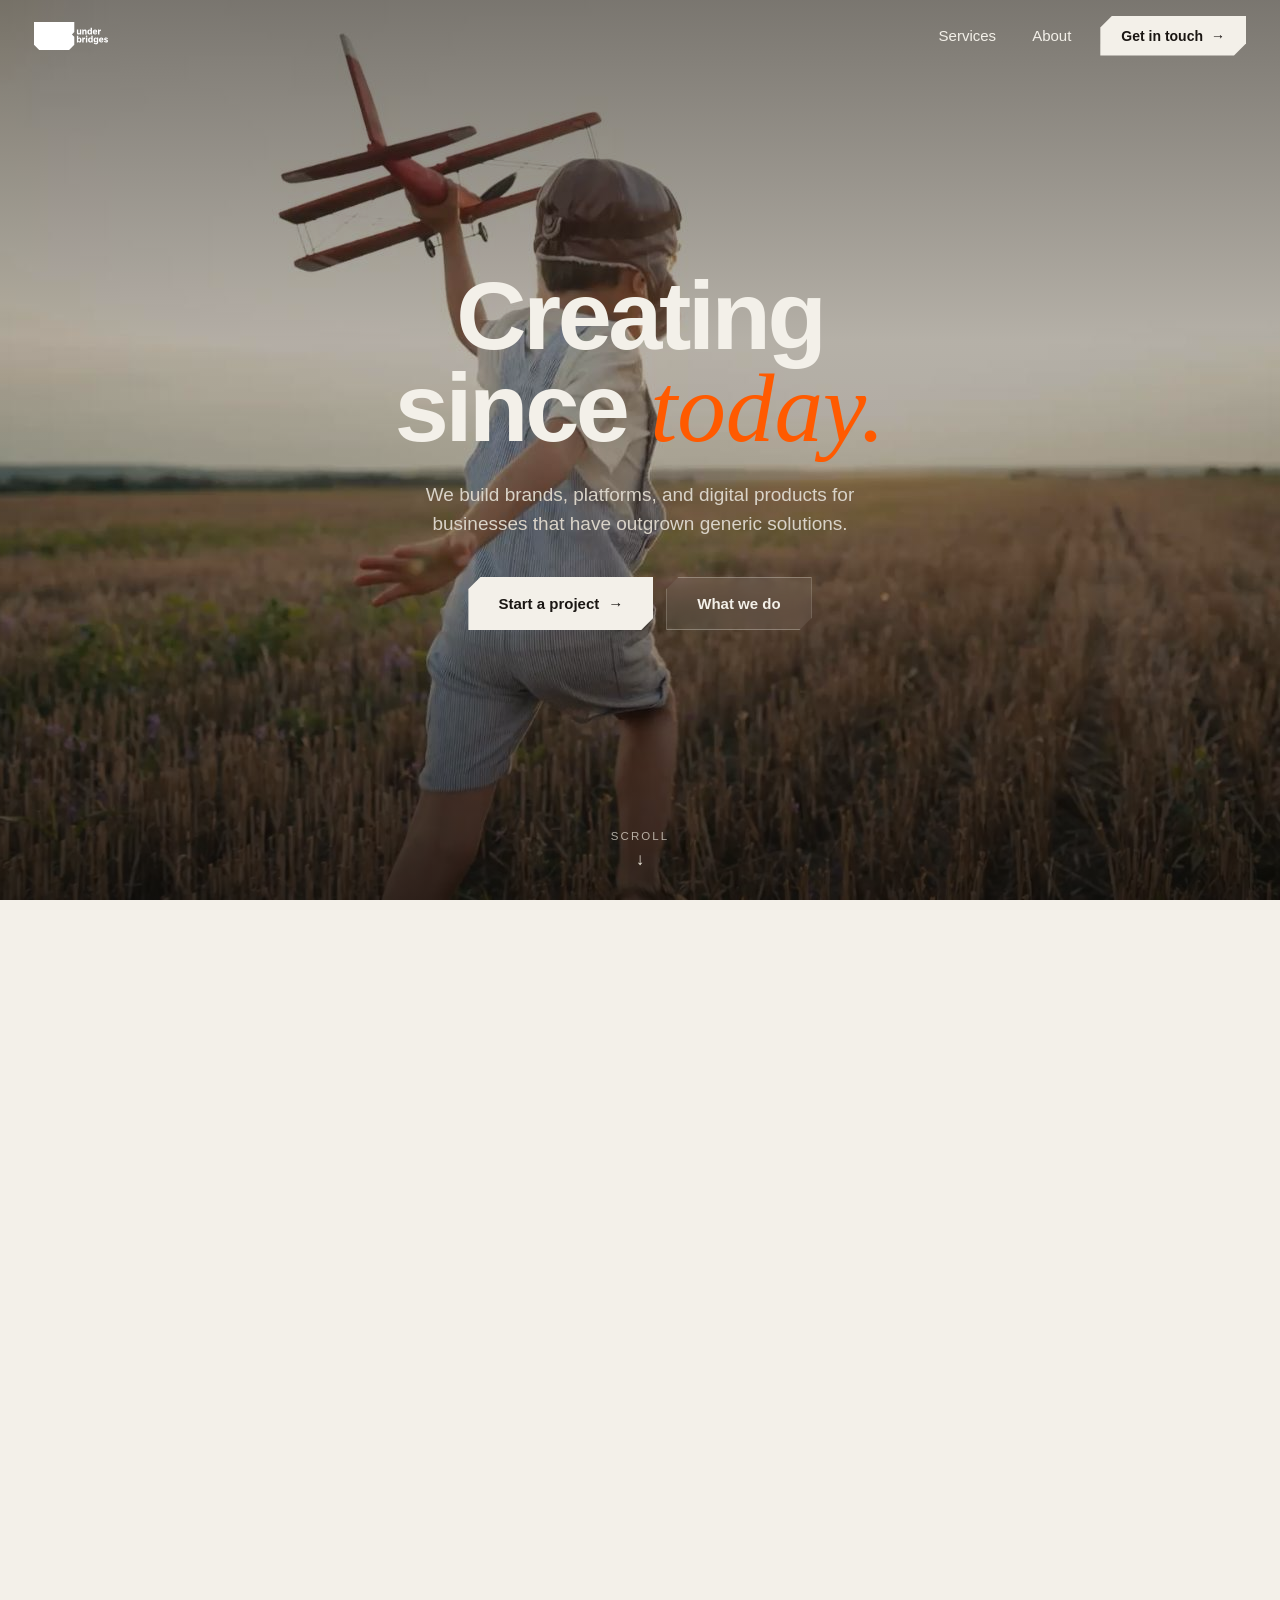
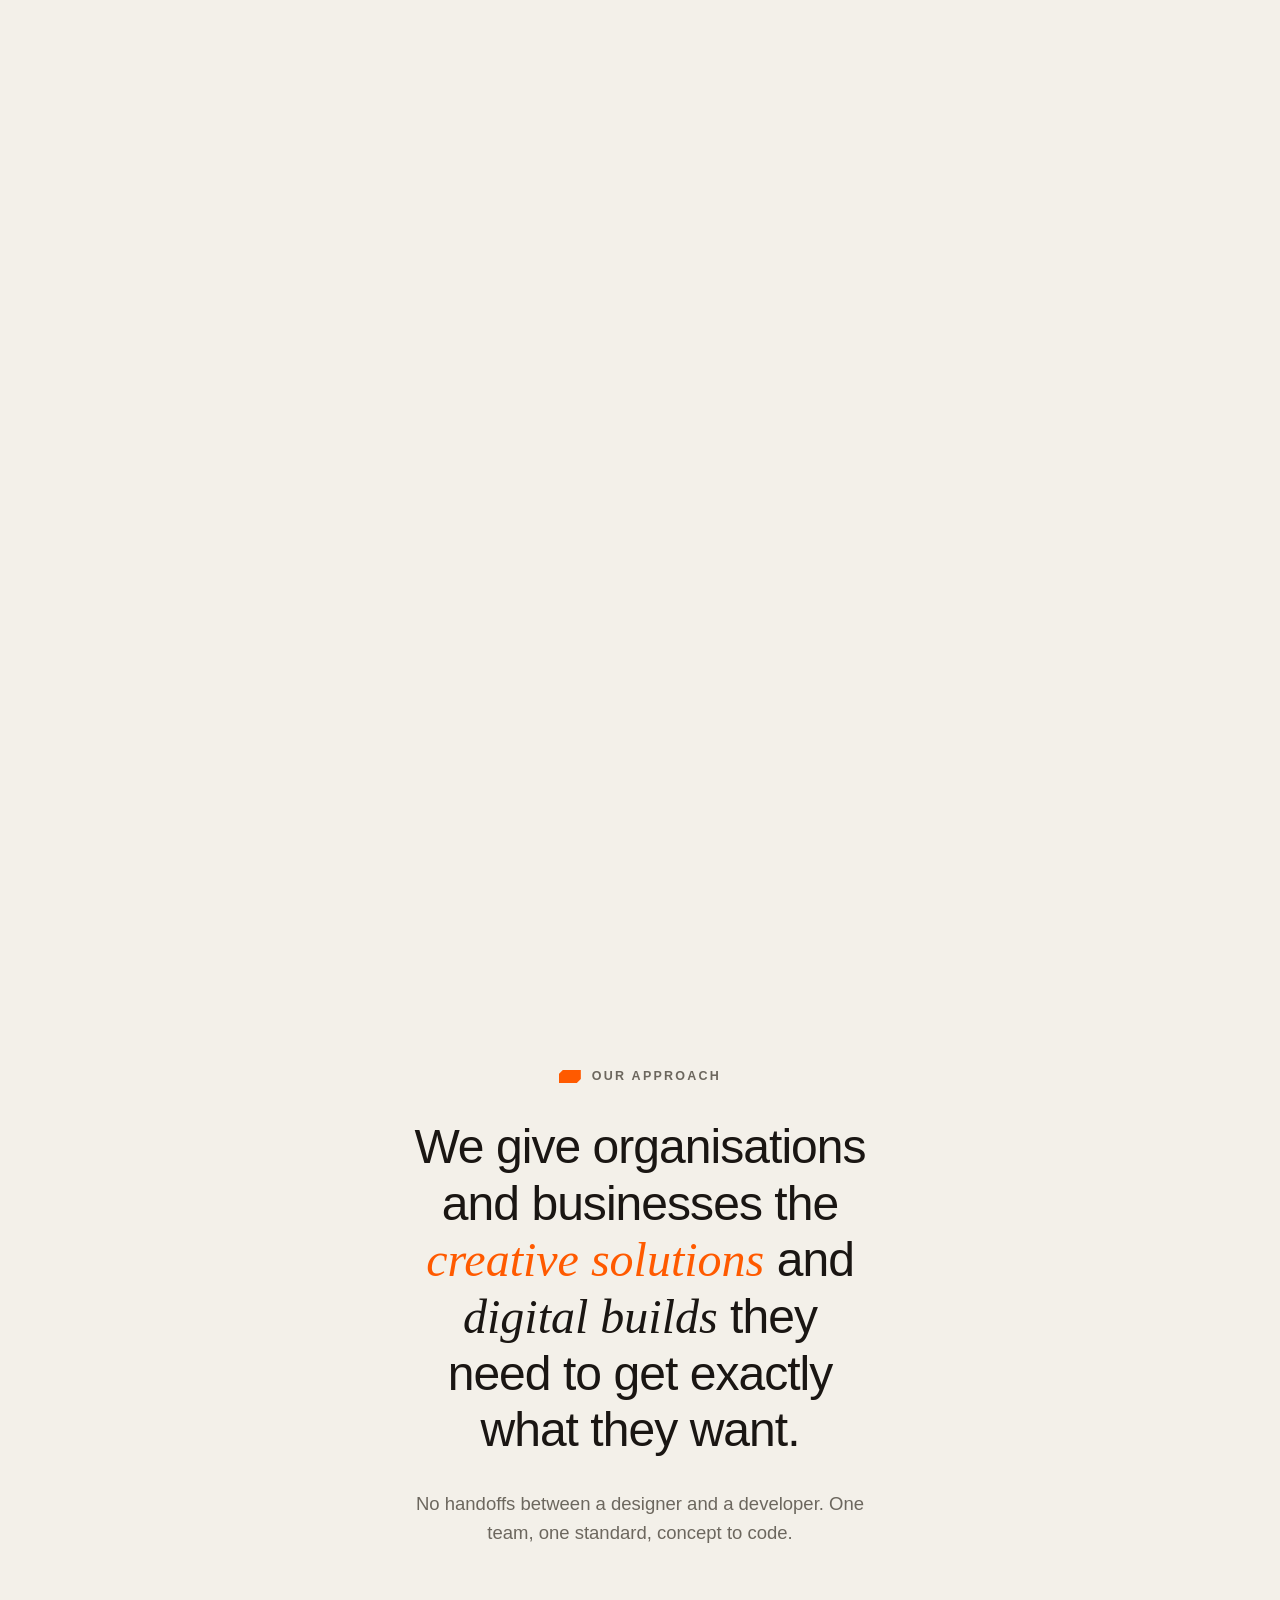
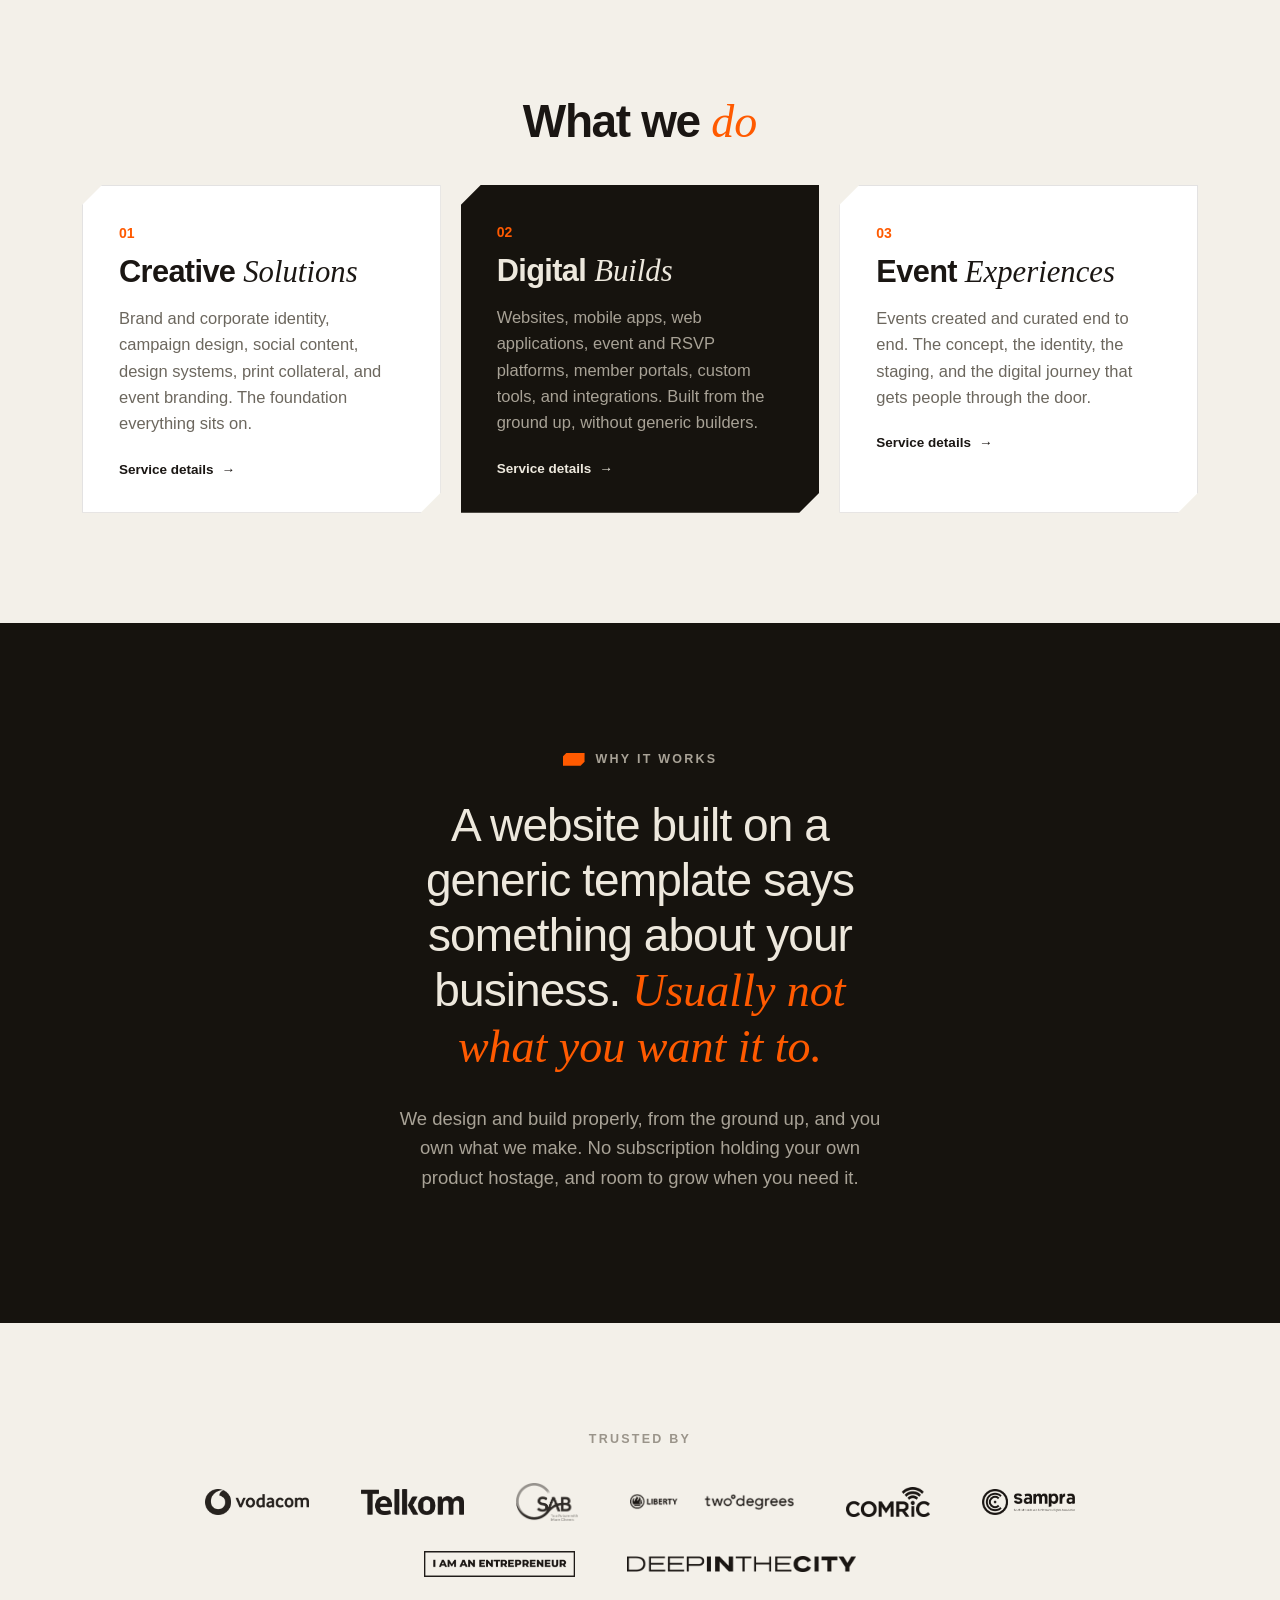
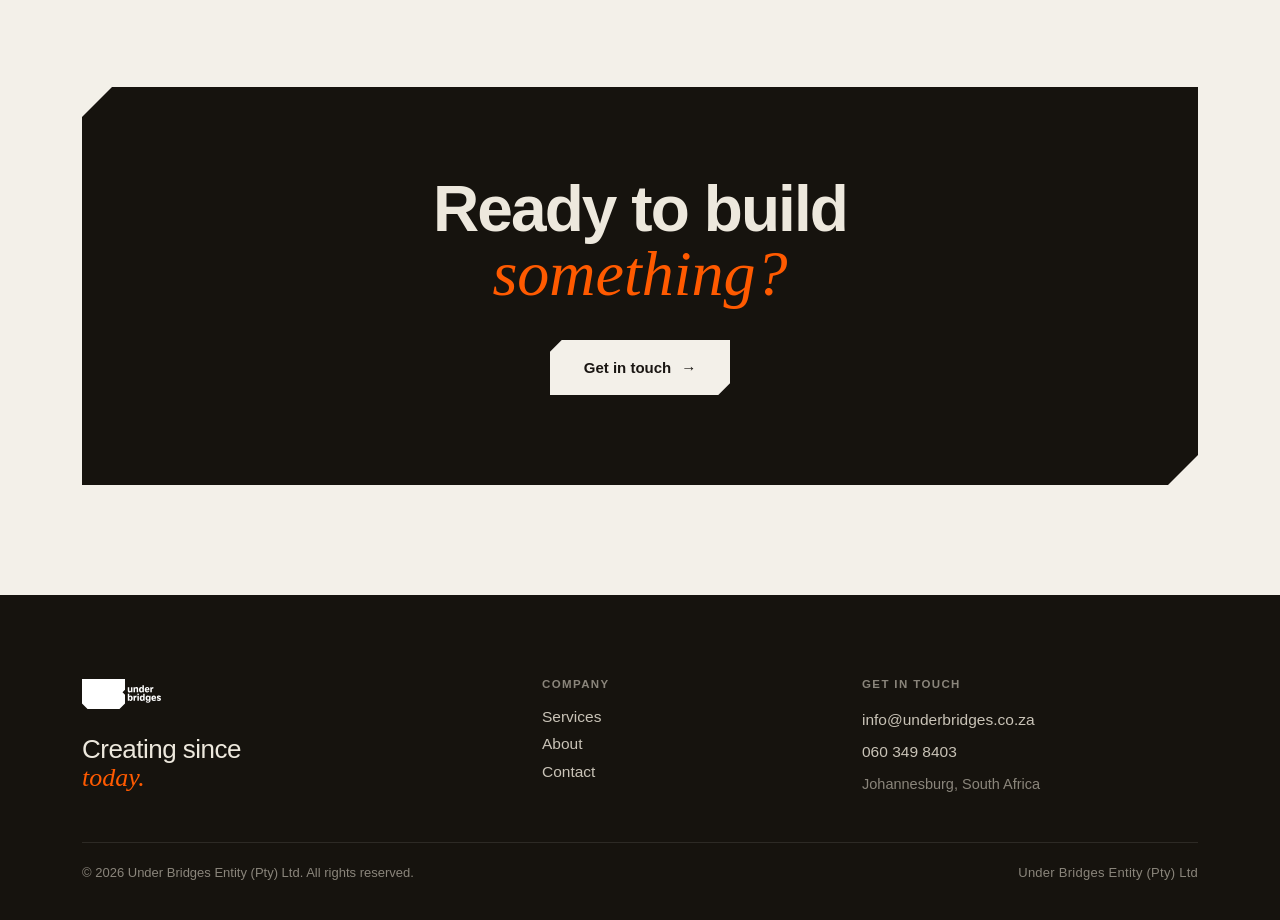
==== commit 0ef6420a: "Add mobile apps to Digital Builds, remove hero kicker - Digital Builds now names mobile apps in the " ====
--- a/index.html
+++ b/index.html
@@ -94,7 +94,6 @@
         <video class="hero__video" data-hero-video src="/assets/ub-hero.mp4" data-src="/assets/ub-hero.mp4" poster="/assets/hero-poster.jpg" muted playsinline preload="none" disablepictureinpicture aria-hidden="true" tabindex="-1"></video>
         <div class="hero__scrim" aria-hidden="true"></div>
         <div class="hero__content" data-hero-content>
-          <div class="hero__kicker">Creative &amp; Digital Studio &middot; Johannesburg</div>
           <h1 class="hero__title">Creating since <em>today.</em></h1>
           <p class="hero__sub">We build brands, platforms, and digital products for businesses that have outgrown generic solutions.</p>
           <div class="hero__ctas">
@@ -133,7 +132,7 @@
           <a href="/services/" class="scard scard--dark" data-reveal>
             <div class="scard__num">02</div>
             <h3 class="scard__title">Digital <em>Builds</em></h3>
-            <p class="scard__copy">Websites, web applications, event and RSVP platforms, member portals, custom tools, and integrations. Built from the ground up, without generic builders.</p>
+            <p class="scard__copy">Websites, mobile apps, web applications, event and RSVP platforms, member portals, custom tools, and integrations. Built from the ground up, without generic builders.</p>
             <span class="scard__link">Service details <span aria-hidden="true">&#8594;</span></span>
           </a>
           <a href="/services/" class="scard" data-reveal>
--- a/assets/css/main.css
+++ b/assets/css/main.css
@@ -309,14 +309,6 @@
   text-align: center;
   padding: 0 32px;
   color: #F3F0E9;
-}
-
-.hero__kicker {
-  font: 600 12px/1 'Schibsted Grotesk', sans-serif;
-  letter-spacing: .22em;
-  text-transform: uppercase;
-  color: #D9D3C8;
-  margin-bottom: 28px;
 }
 
 .hero__title {
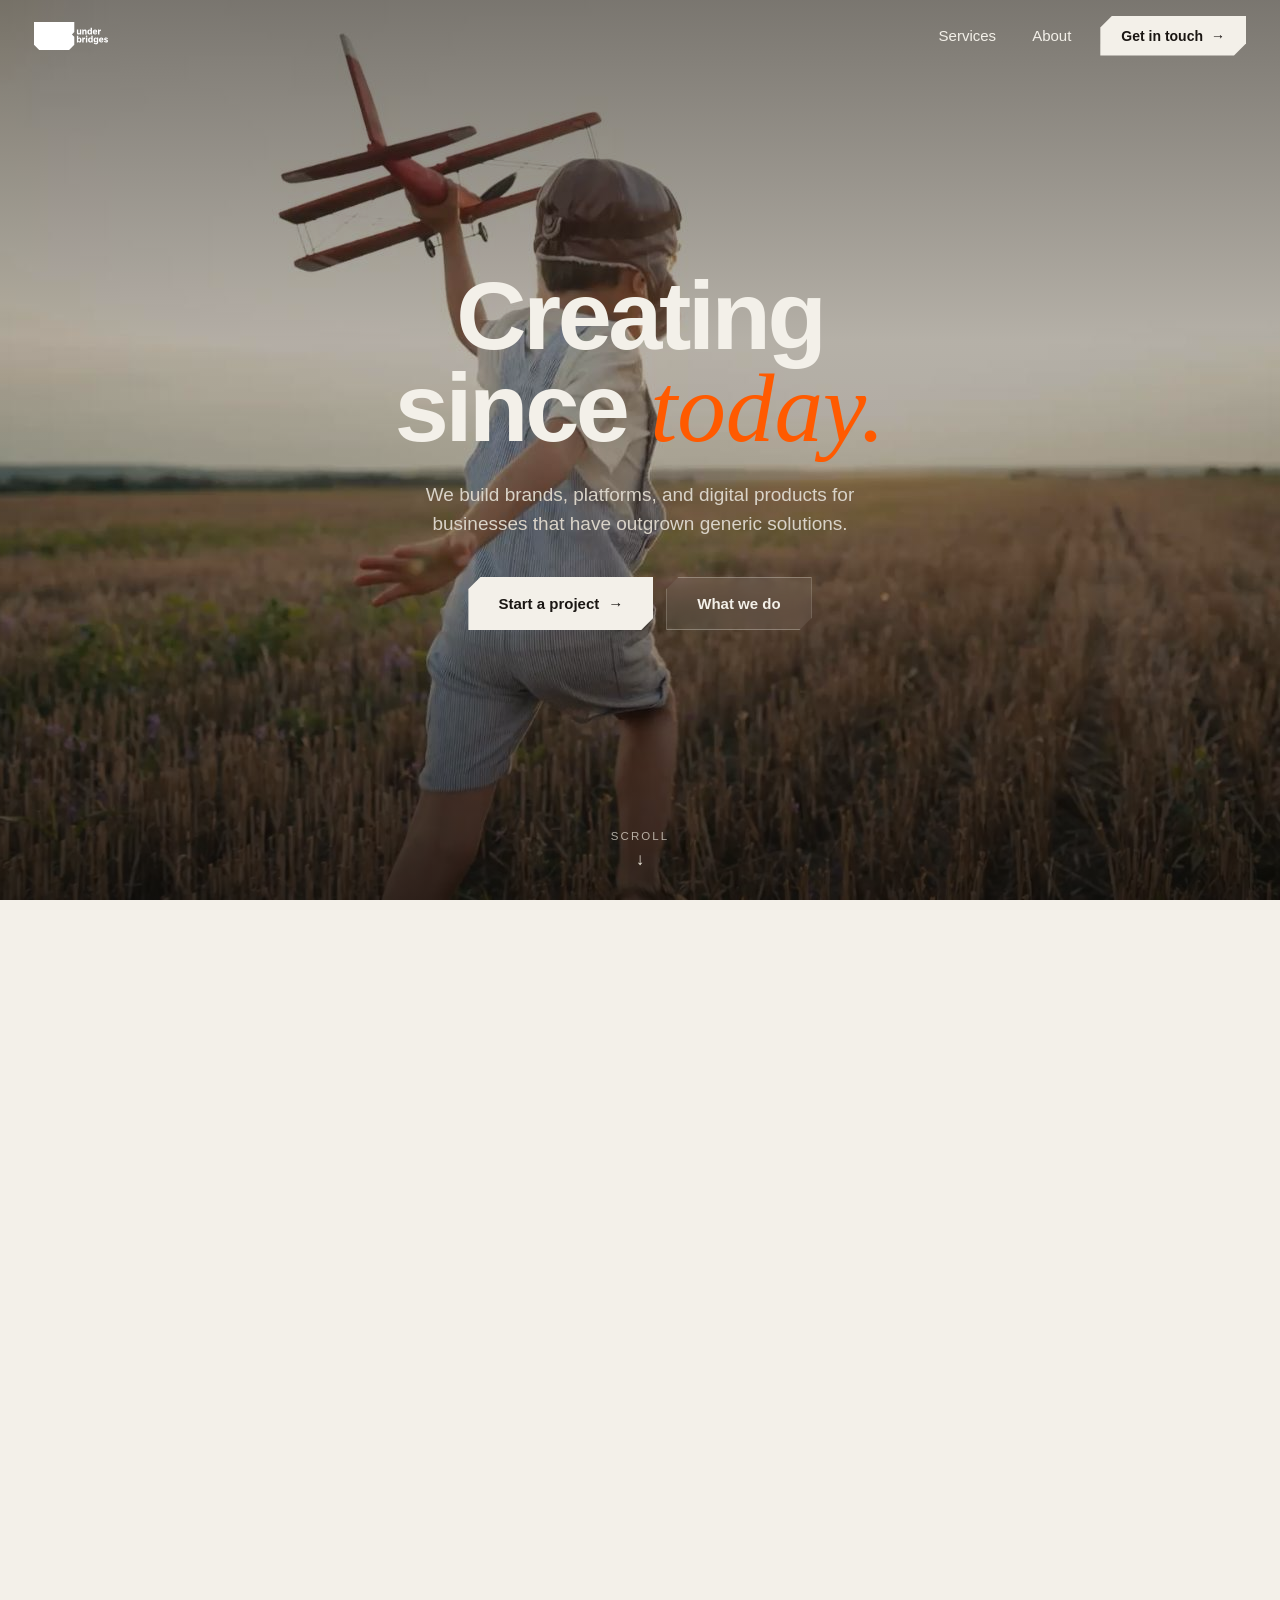
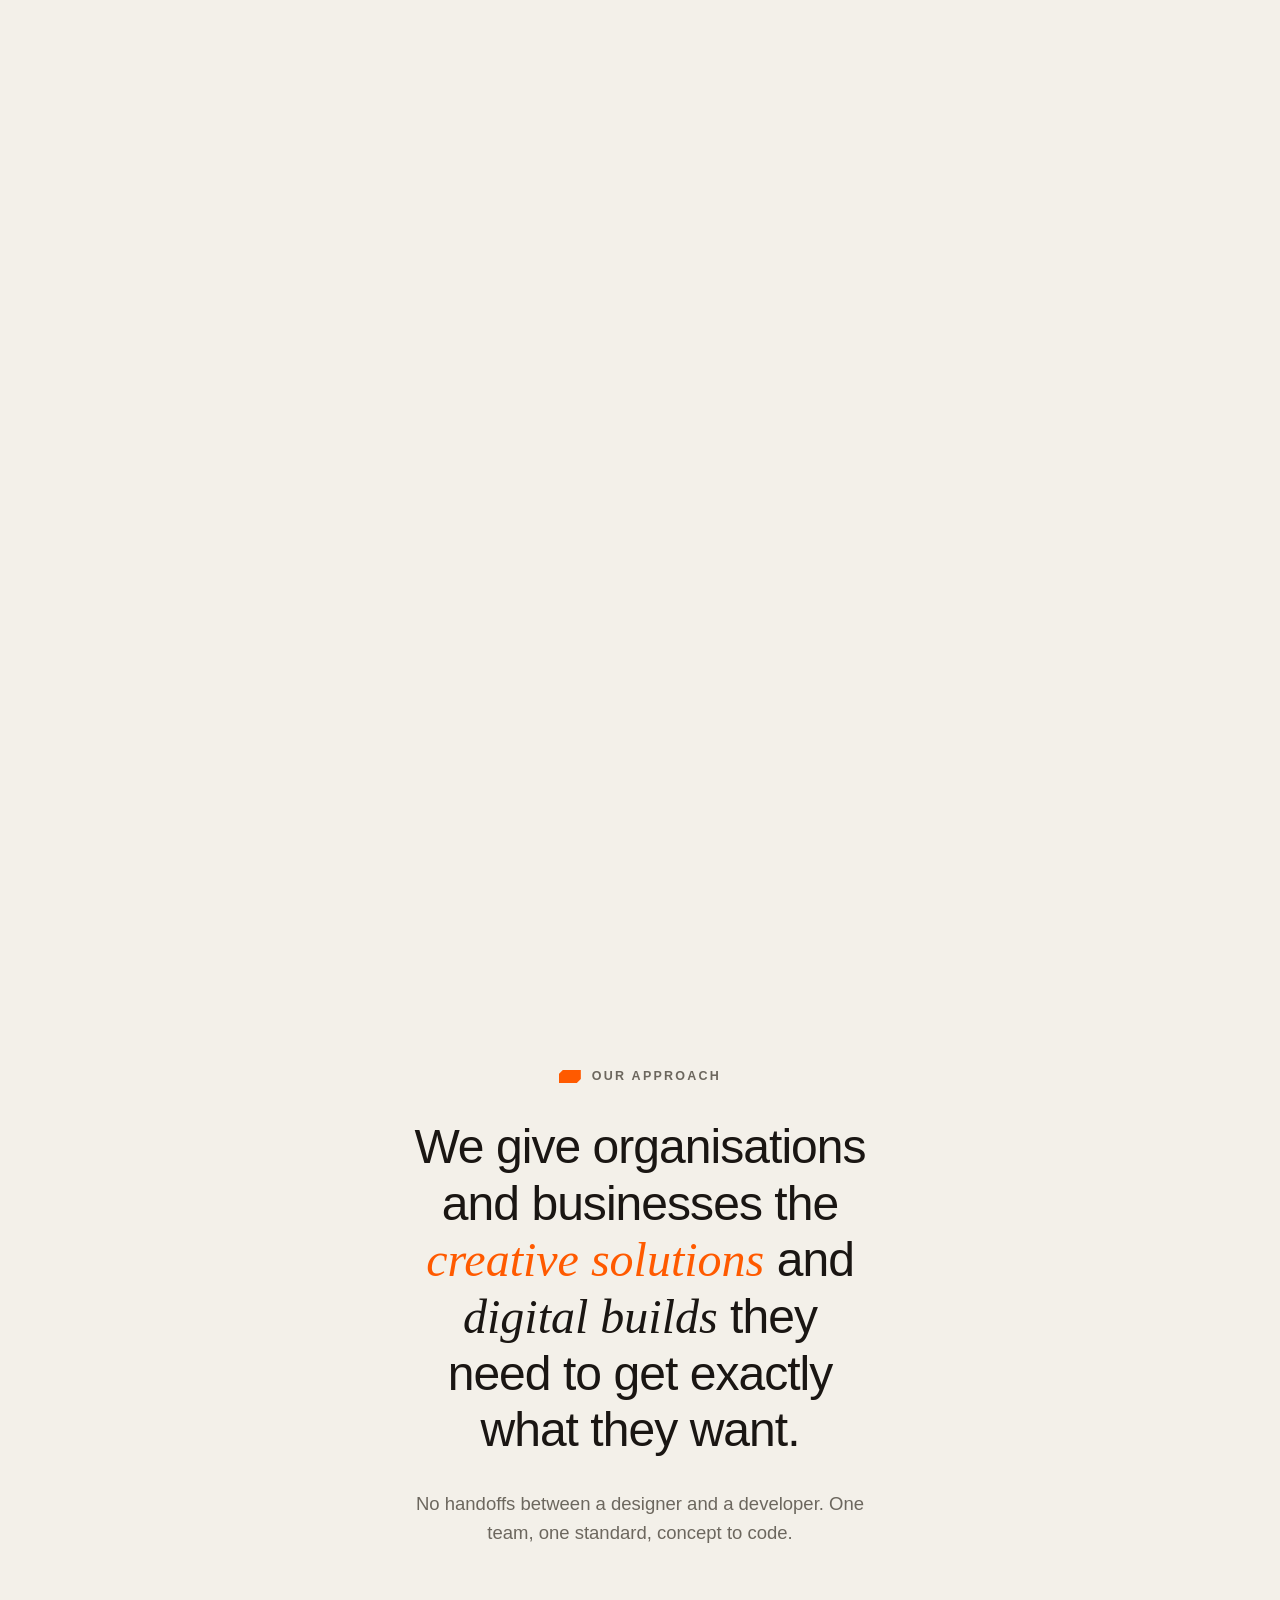
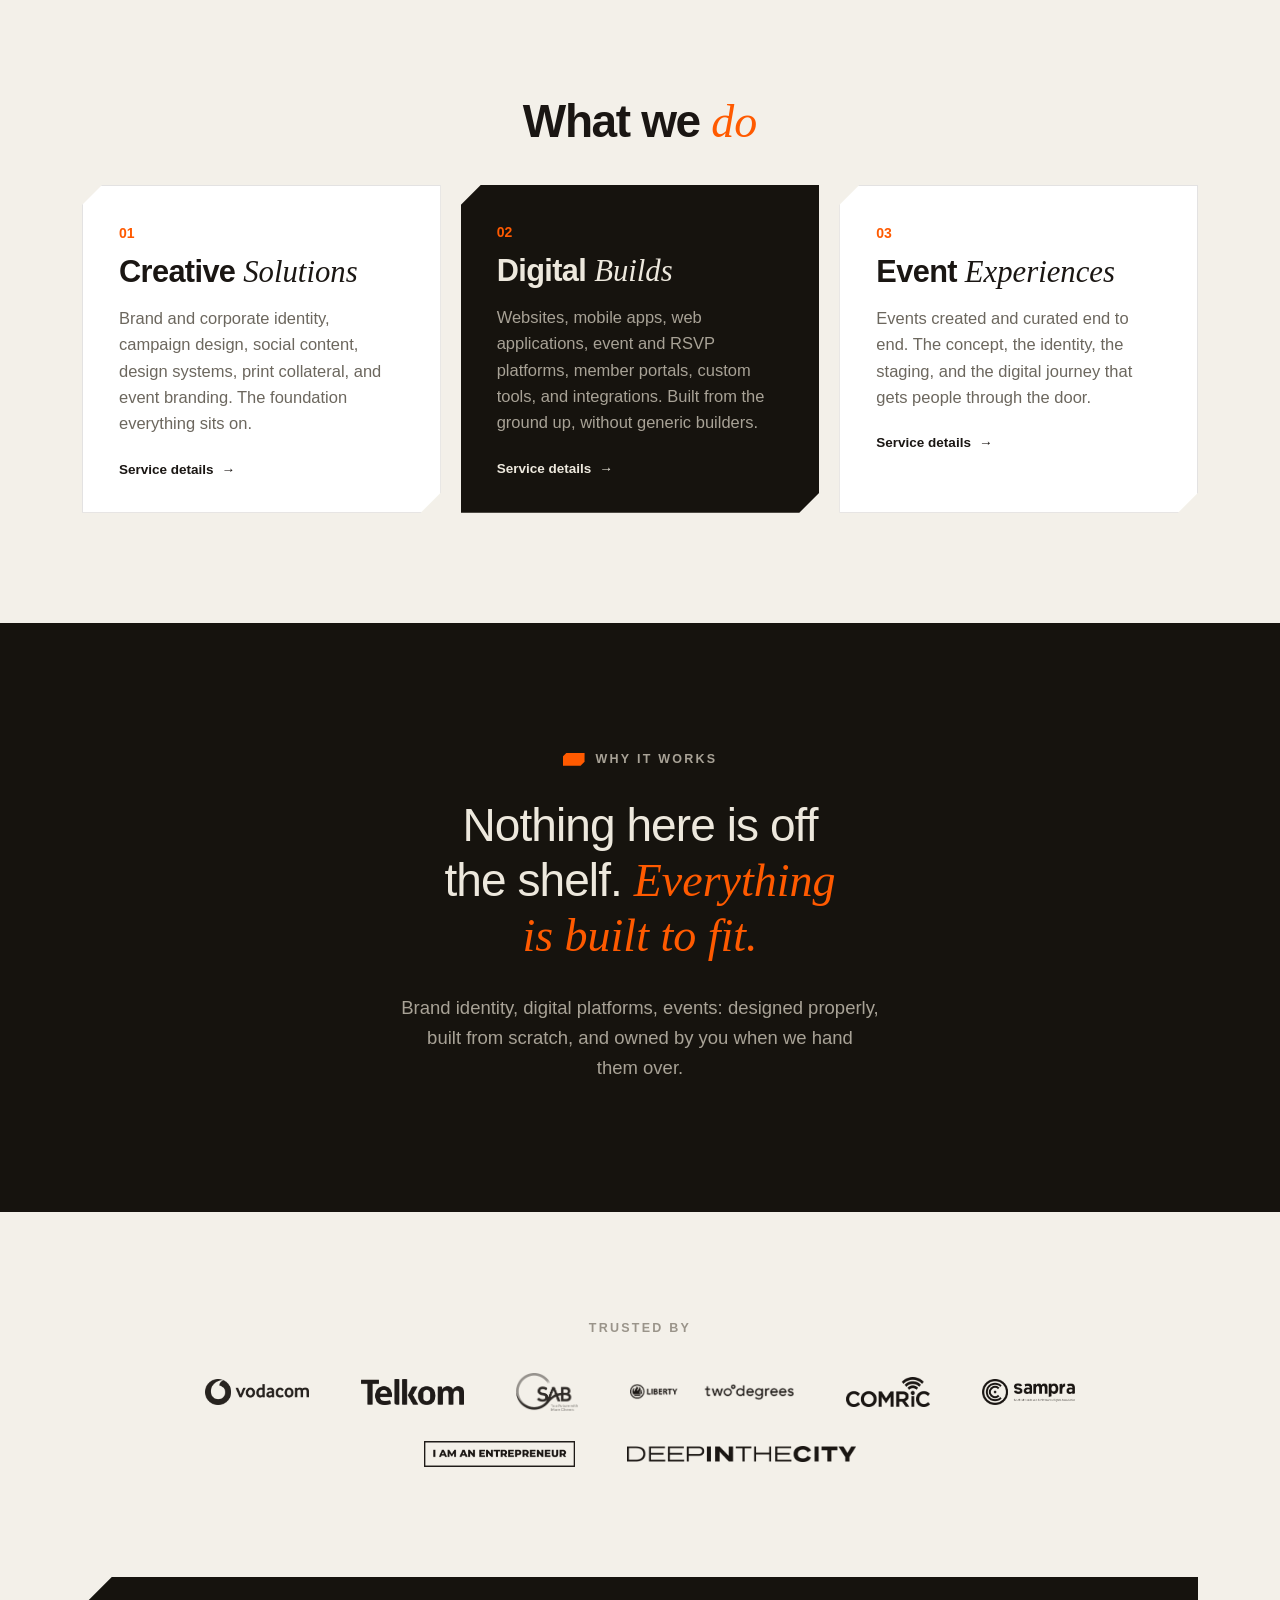
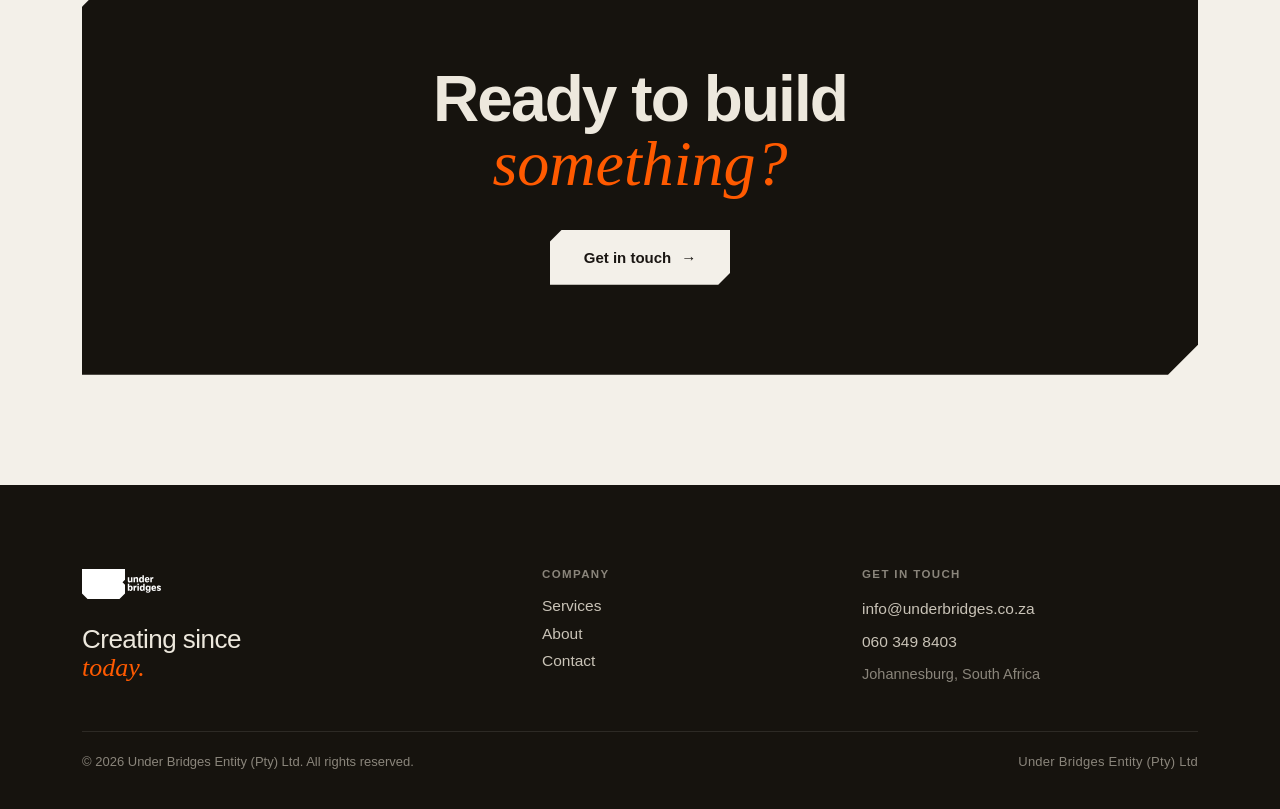
==== commit 876f6614: "Rewrite home "Why it works" section around the whole studio Headline now states the differentiator (" ====
--- a/index.html
+++ b/index.html
@@ -151,8 +151,8 @@
           <span class="tag__chip" aria-hidden="true"></span>
           <span class="tag__label">Why it works</span>
         </div>
-        <p class="statement__text" data-reveal>A website built on a generic template says something about your business. <em>Usually not what you want it to.</em></p>
-        <p class="statement__sub" data-reveal>We design and build properly, from the ground up, and you own what we make. No subscription holding your own product hostage, and room to grow when you need it.</p>
+        <p class="statement__text" data-reveal>Nothing here is off the shelf. <em>Everything is built to fit.</em></p>
+        <p class="statement__sub" data-reveal>Brand identity, digital platforms, events: designed properly, built from scratch, and owned by you when we hand them over.</p>
       </div>
     </section>
 
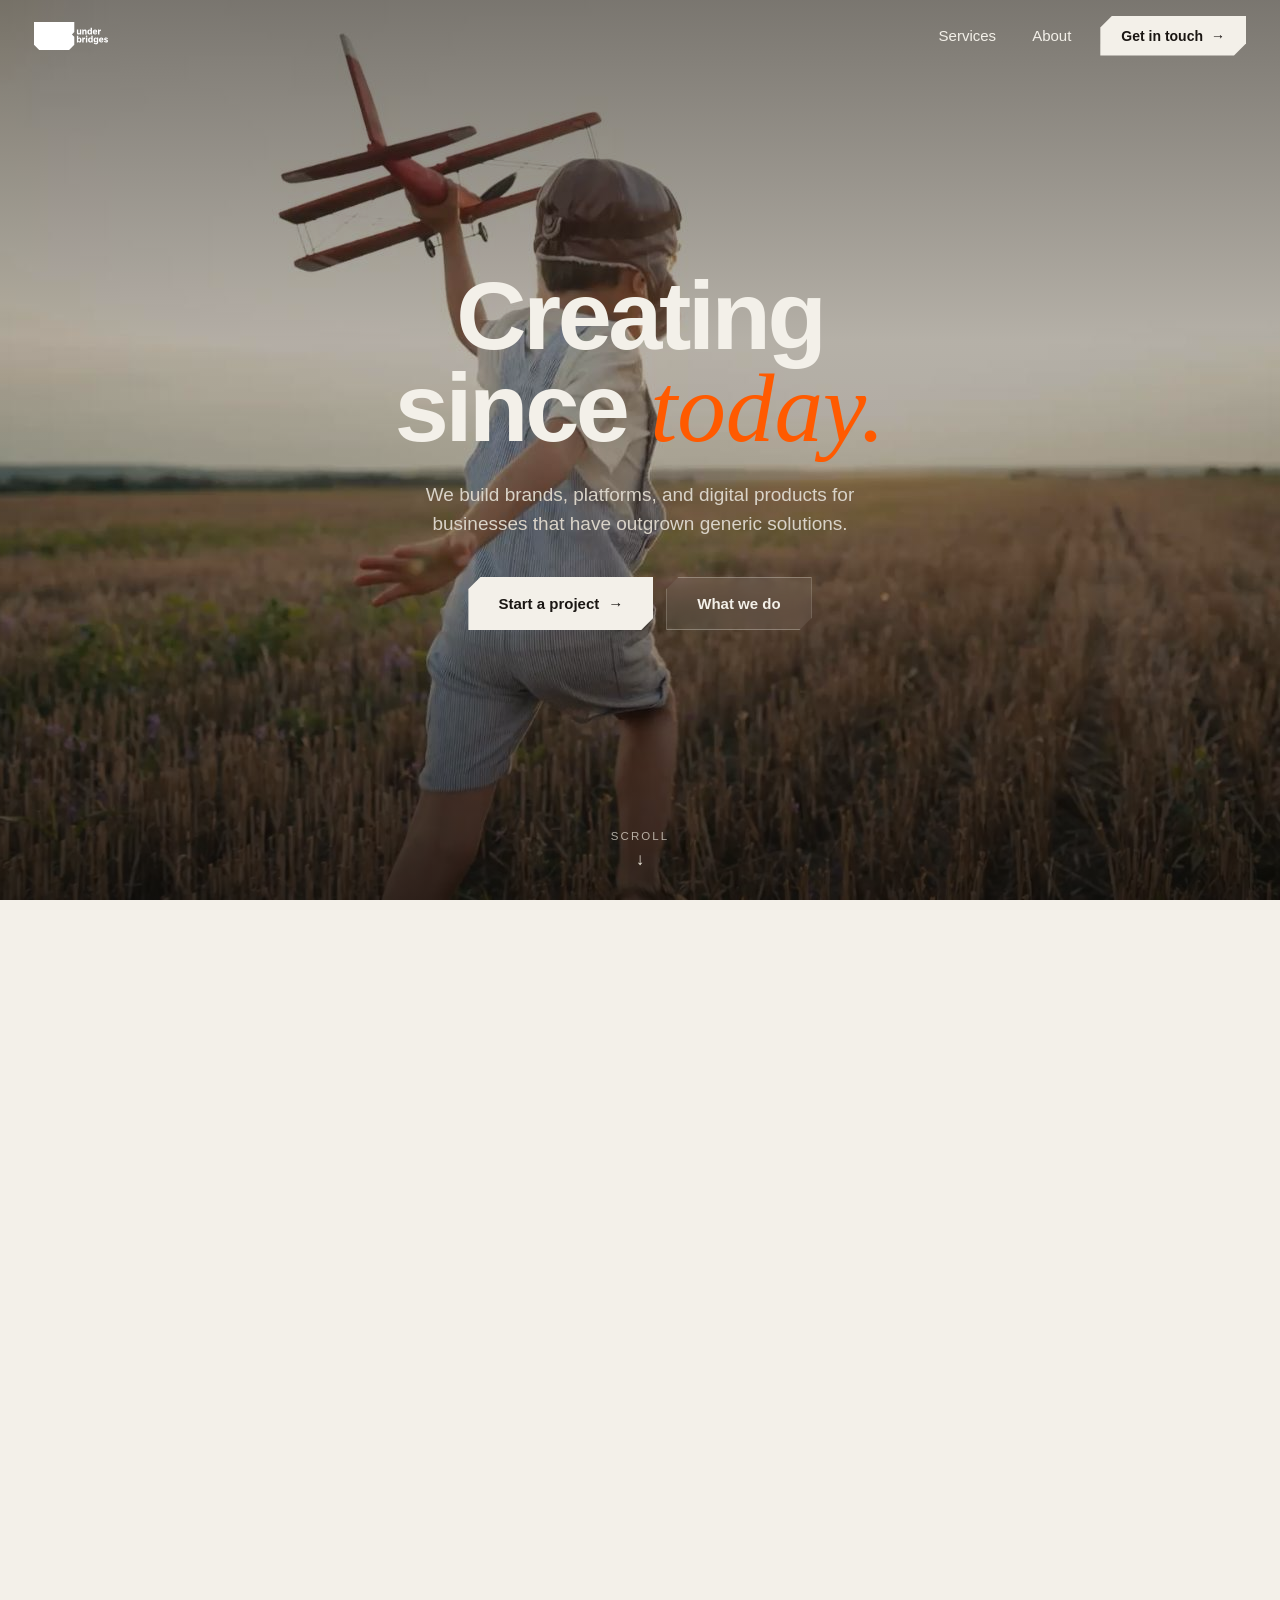
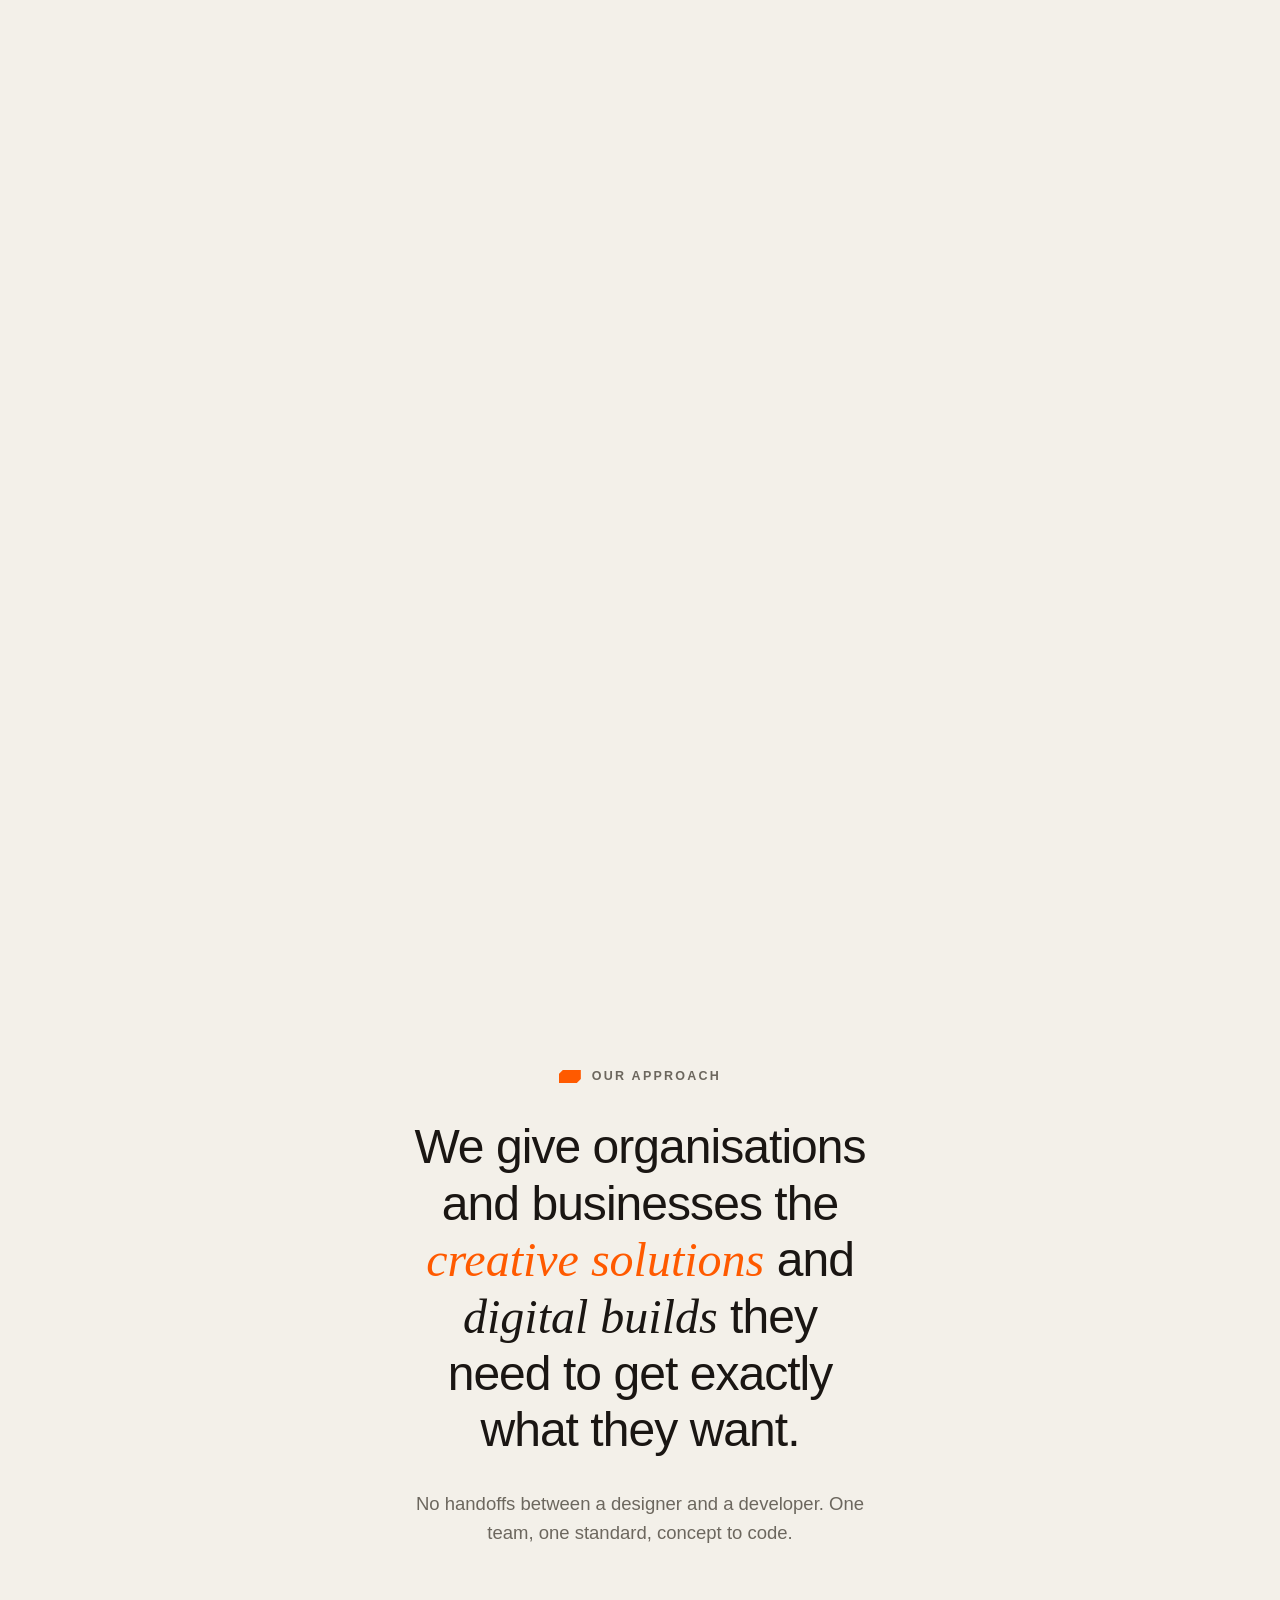
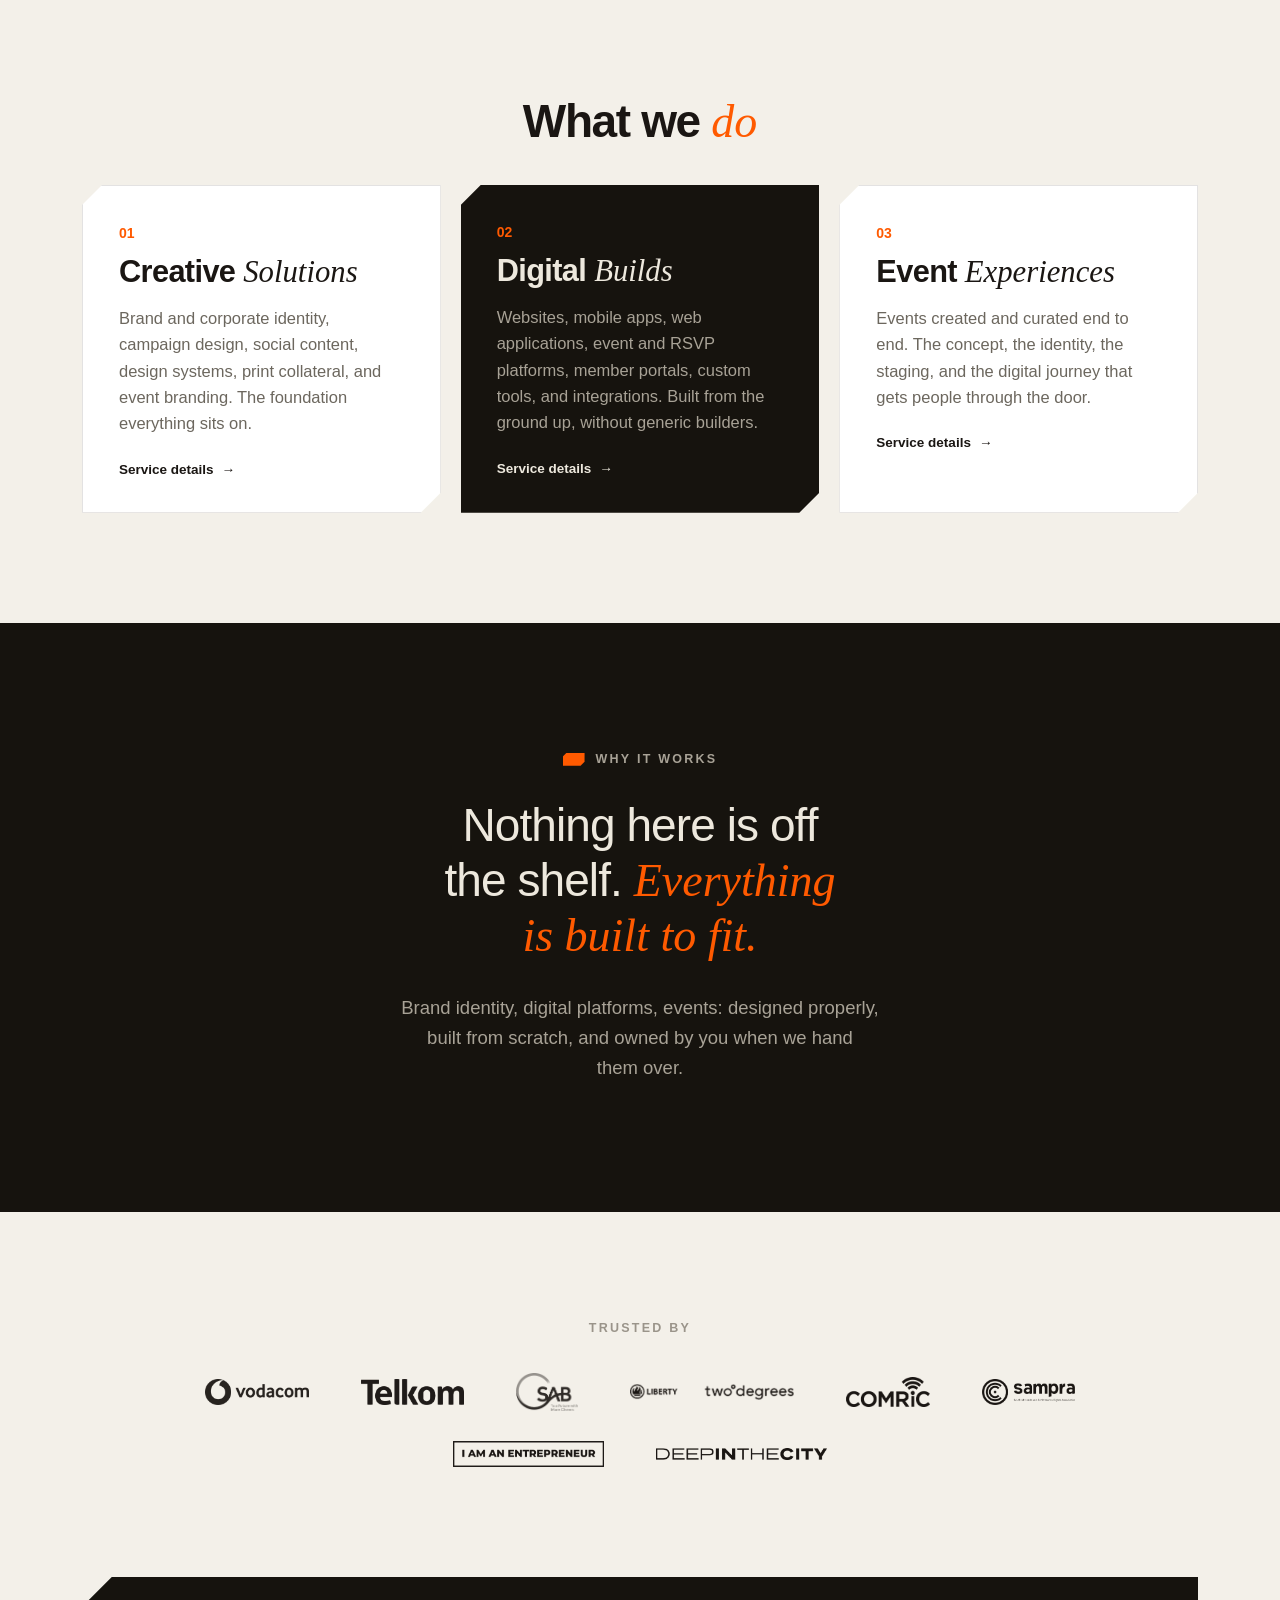
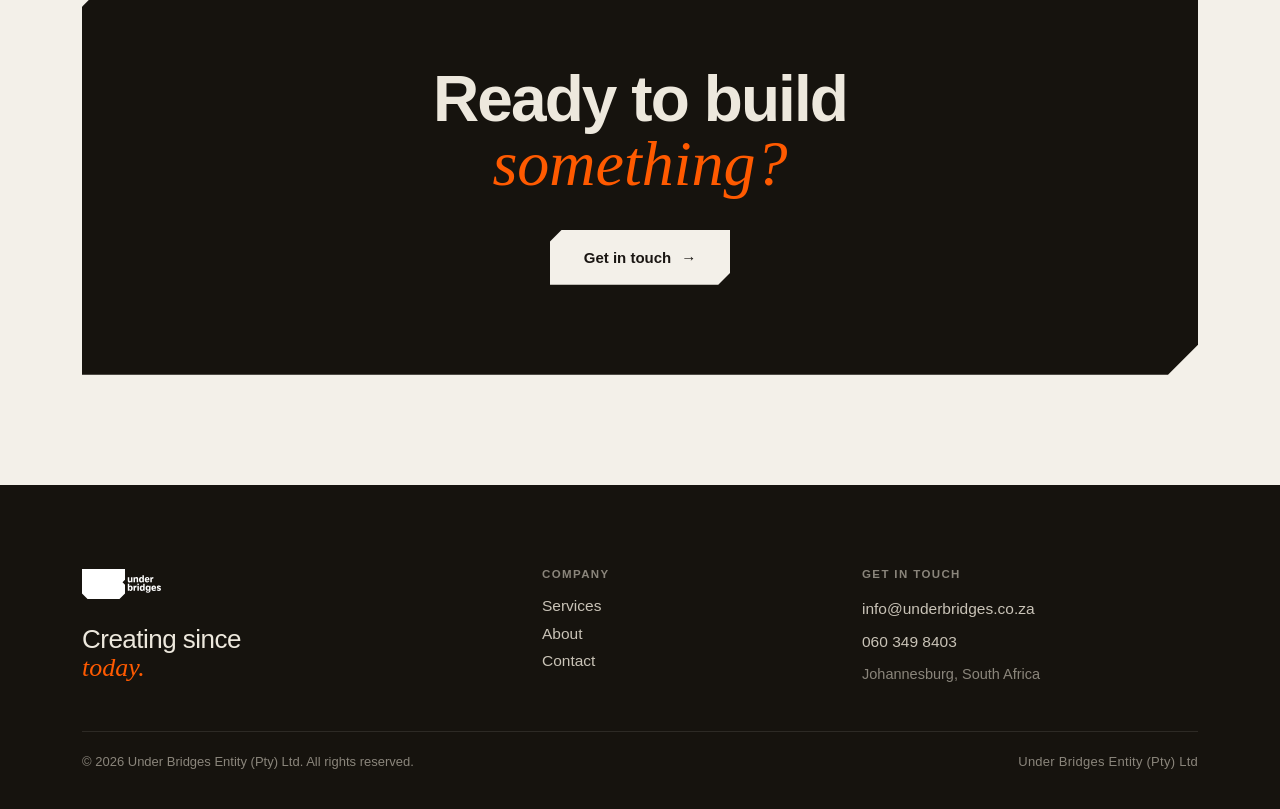
==== commit b31f0121: "Size down the Deep In The City logo in the trusted-by row Its 14:1 wordmark rendered ~229px wide at " ====
--- a/index.html
+++ b/index.html
@@ -167,7 +167,7 @@
           <img class="clients__logo clients__logo--squat" src="/assets/clients/comric.png" alt="COMRiC" loading="lazy" decoding="async">
           <img class="clients__logo" src="/assets/clients/sampra.png" alt="SAMPRA" loading="lazy" decoding="async">
           <img class="clients__logo" src="/assets/clients/iaae.png" alt="I Am An Entrepreneur" loading="lazy" decoding="async">
-          <img class="clients__logo clients__logo--wide" src="/assets/clients/deep-in-the-city.png" alt="Deep In The City" loading="lazy" decoding="async">
+          <img class="clients__logo clients__logo--xwide" src="/assets/clients/deep-in-the-city.png" alt="Deep In The City" loading="lazy" decoding="async">
         </div>
       </div>
     </section>
--- a/assets/css/main.css
+++ b/assets/css/main.css
@@ -482,6 +482,7 @@
 .clients__logo--tall { height: 38px; }
 .clients__logo--squat { height: 30px; }
 .clients__logo--wide { height: 16px; }
+.clients__logo--xwide { height: 12px; }
 
 /* CTA block --------------------------------------------------------------------------------- */
 
@@ -908,6 +909,7 @@
   .clients__logo--tall { height: 32px; }
   .clients__logo--squat { height: 26px; }
   .clients__logo--wide { height: 13px; }
+  .clients__logo--xwide { height: 10px; }
 }
 
 /* Reduced motion -------------------------------------------------------------------------------------------------- */
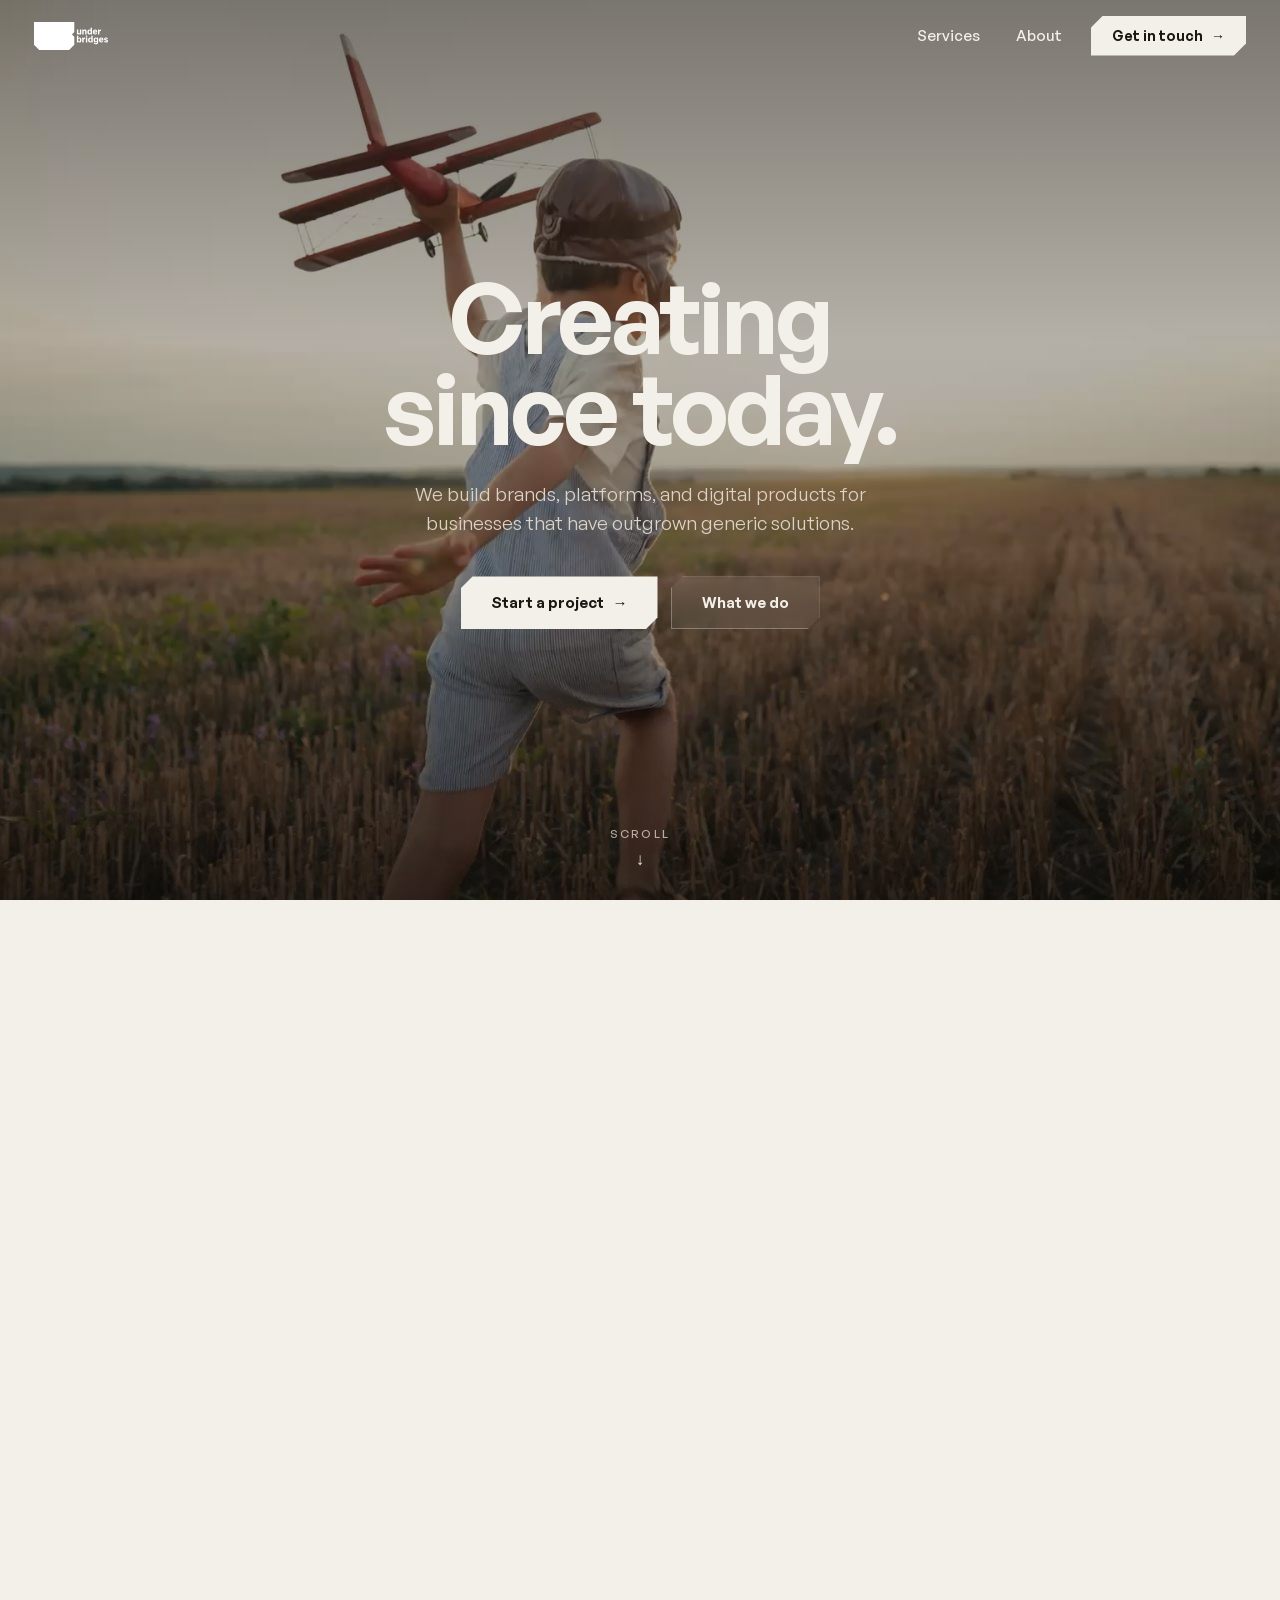
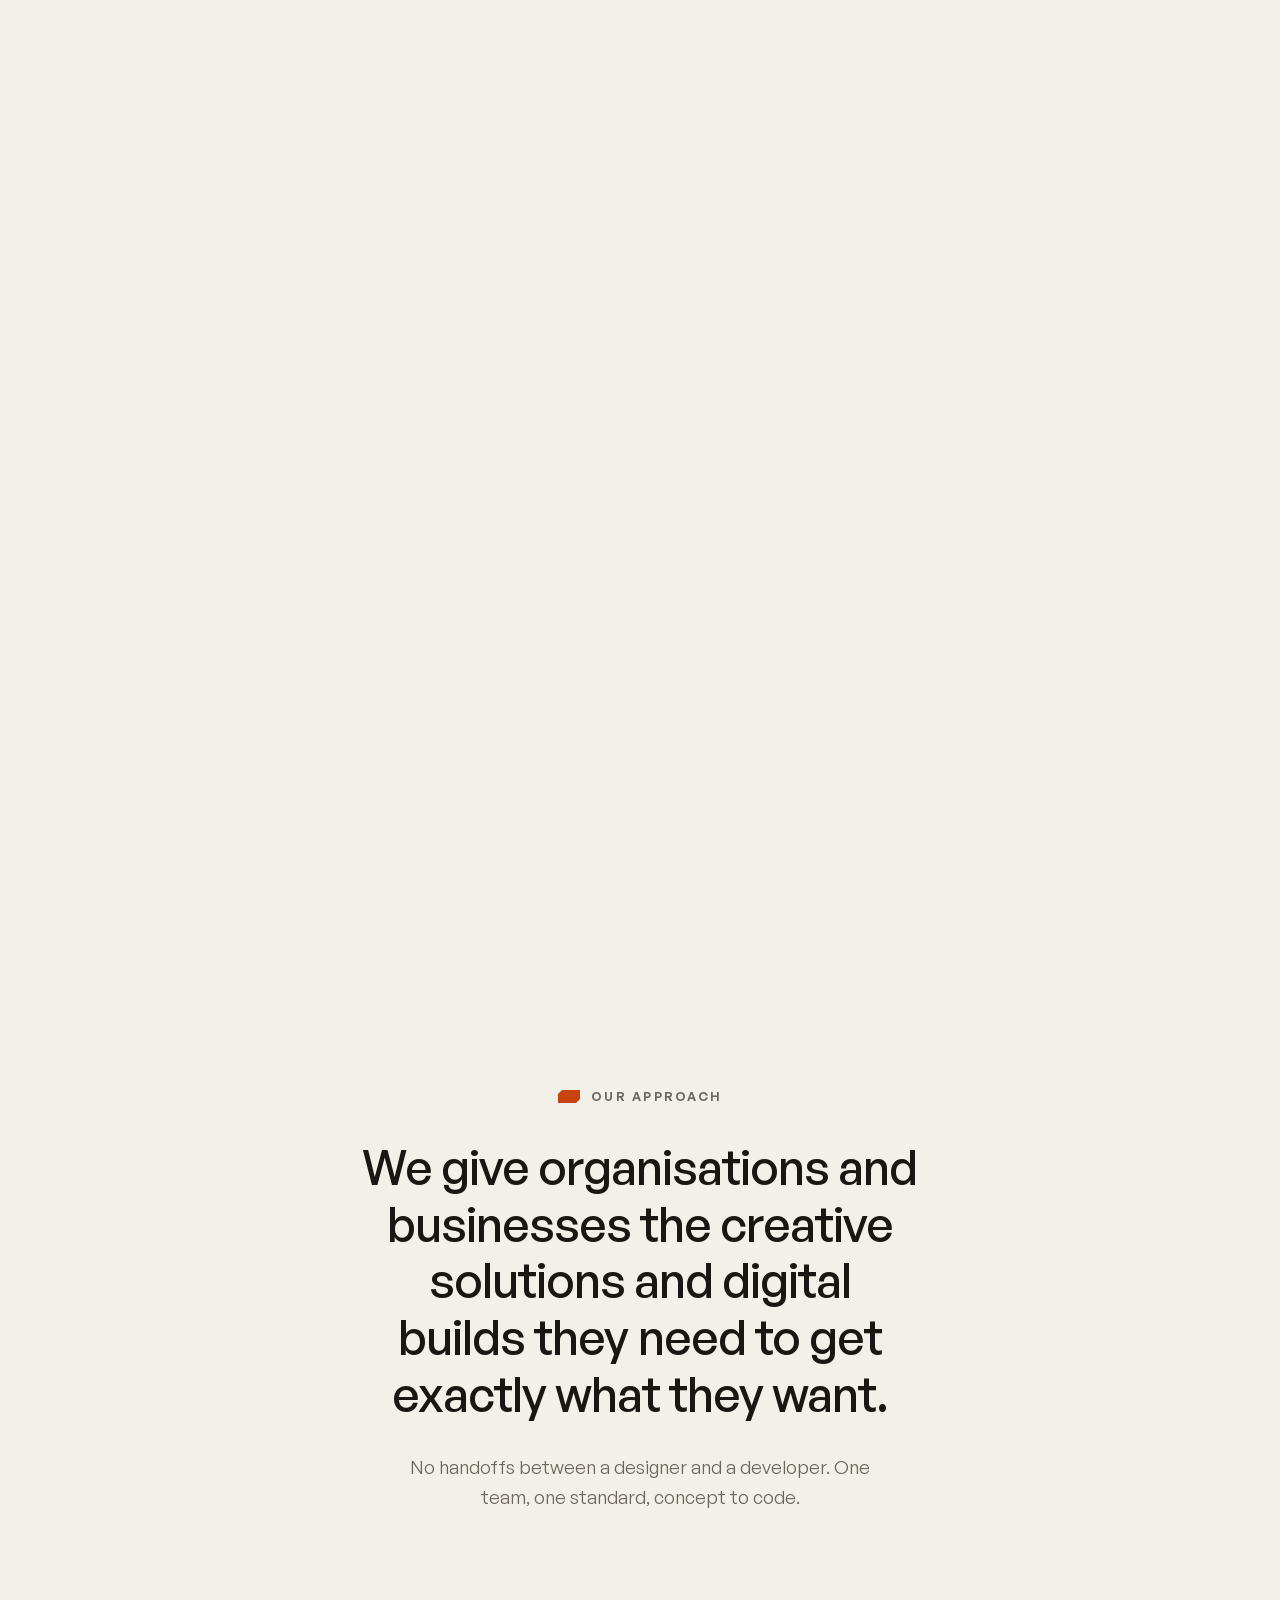
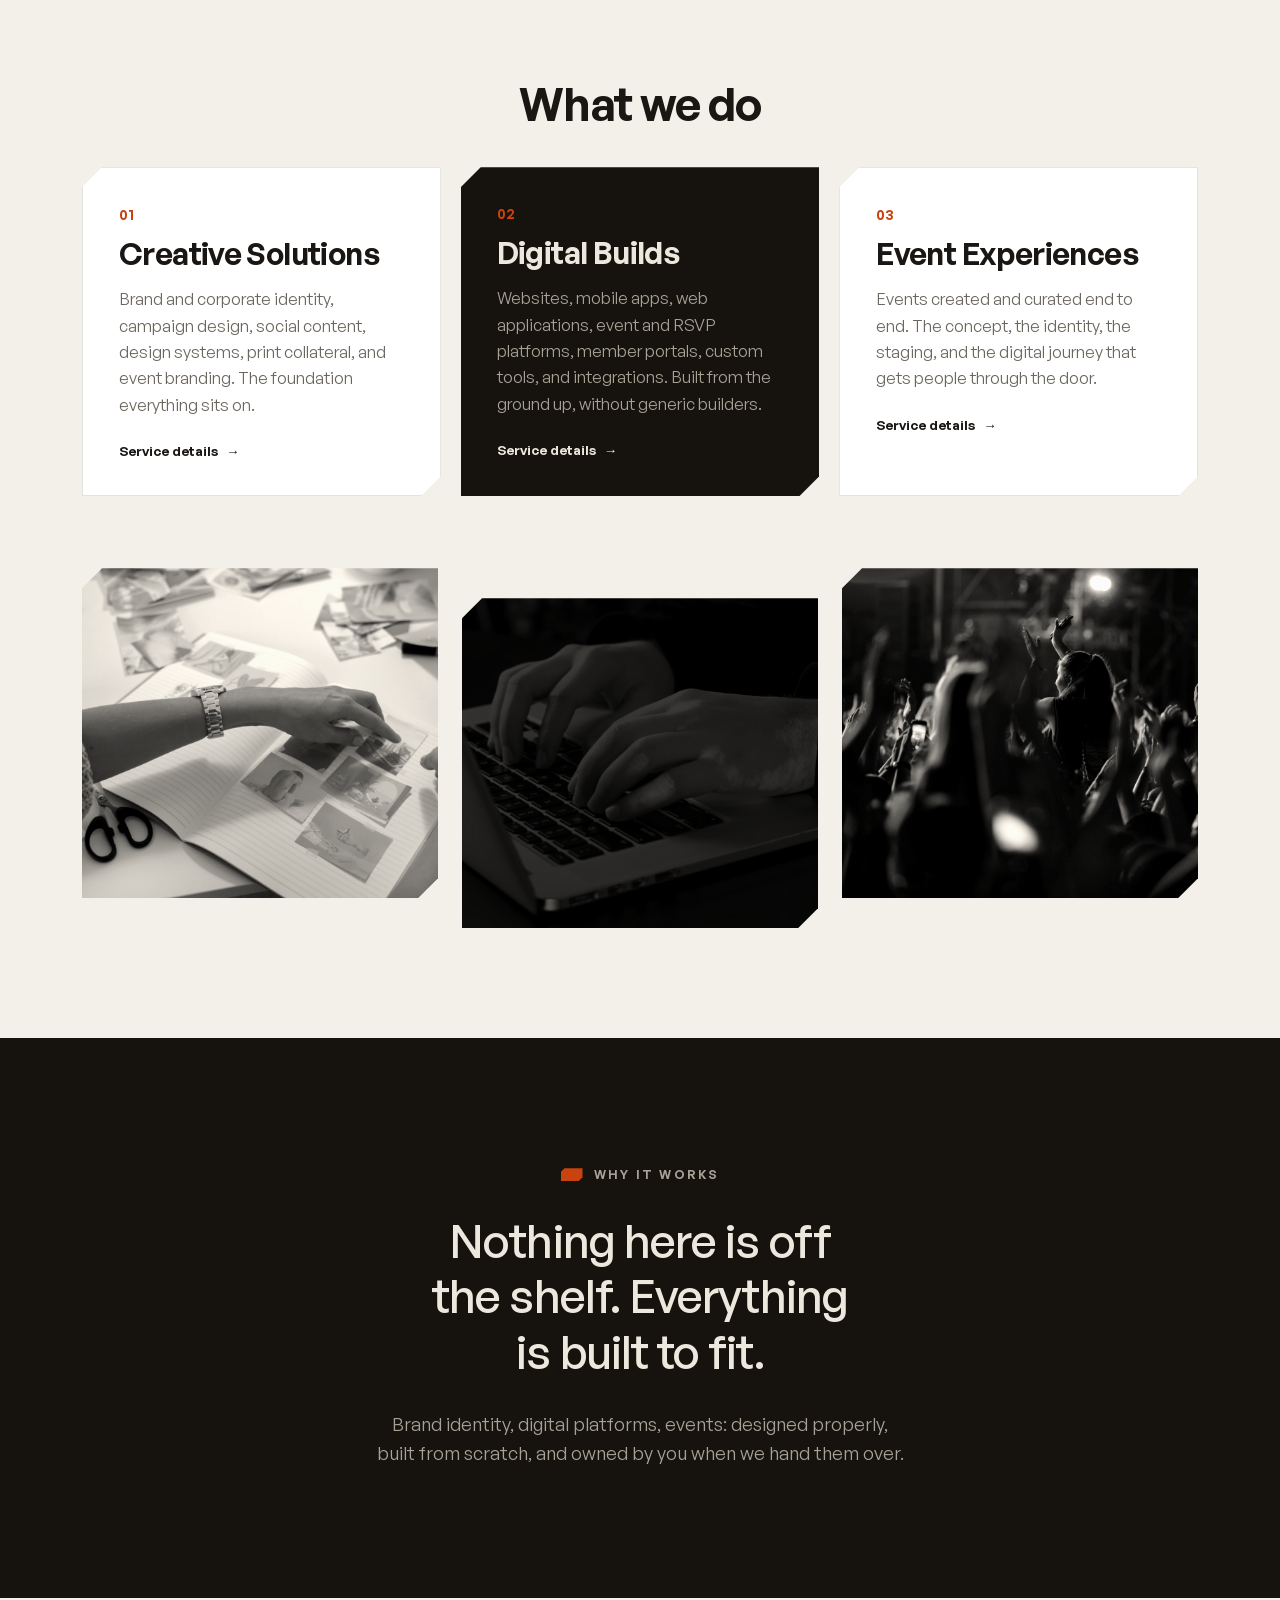
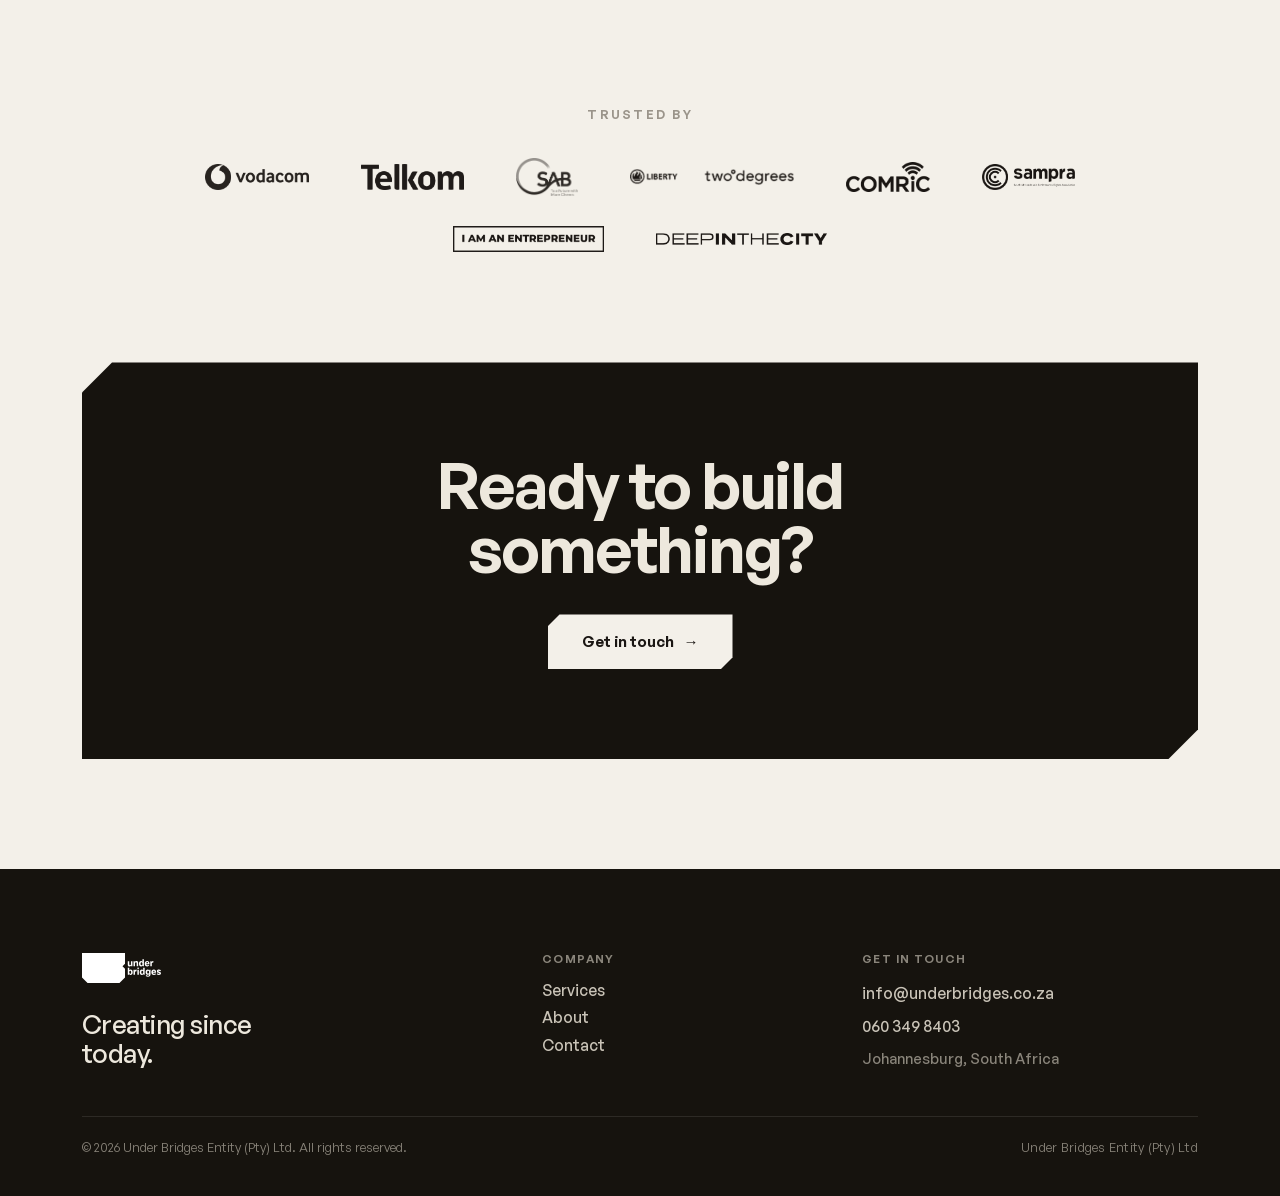
==== commit ac184b8e: "Design facelift: General Sans, single-tone headings, ember accent, craft imagery - Typeface: General" ====
--- a/index.html
+++ b/index.html
@@ -27,8 +27,8 @@
 <link rel="icon" href="/favicon.png" type="image/png">
 <link rel="apple-touch-icon" href="/apple-touch-icon.png">
 
-<link rel="preload" href="/assets/fonts/schibsted-grotesk-latin.woff2" as="font" type="font/woff2" crossorigin>
-<link rel="preload" href="/assets/fonts/instrument-serif-italic-latin.woff2" as="font" type="font/woff2" crossorigin>
+<link rel="preload" href="/assets/fonts/general-sans-600.woff2" as="font" type="font/woff2" crossorigin>
+<link rel="preload" href="/assets/fonts/general-sans-400.woff2" as="font" type="font/woff2" crossorigin>
 <link rel="stylesheet" href="/assets/css/main.css">
 
 <script type="application/ld+json">
@@ -145,6 +145,22 @@
       </div>
     </section>
 
+    <section class="section-light craft" aria-label="The work in motion">
+      <div class="wrap w-1180">
+        <div class="craft__grid">
+          <figure class="craft__item" data-reveal>
+            <img src="/assets/img/craft-creative.jpg" alt="Identity and moodboard work on the studio table" loading="lazy" decoding="async" width="1400" height="931">
+          </figure>
+          <figure class="craft__item craft__item--mid" data-reveal>
+            <img src="/assets/img/craft-digital.jpg" alt="Hands on a laptop building a digital product" loading="lazy" decoding="async" width="1400" height="931">
+          </figure>
+          <figure class="craft__item" data-reveal>
+            <img src="/assets/img/craft-events.jpg" alt="Festival crowd in front of a lit stage at night" loading="lazy" decoding="async" width="1400" height="933">
+          </figure>
+        </div>
+      </div>
+    </section>
+
     <section class="section-dark">
       <div class="wrap w-920 statement statement--why">
         <div class="tag" data-reveal>
--- a/assets/css/main.css
+++ b/assets/css/main.css
@@ -3,28 +3,33 @@
    Design system from "Under Bridges Website v4" (Claude Design)
    ========================================================================== */
 
-/* Fonts — self-hosted (SIL Open Font License), latin subset.
-   Schibsted Grotesk ships as a variable-weight file covering 400–700. */
+/* Font — General Sans (Fontshare, ITF Free Font License), self-hosted. */
 @font-face {
-  font-family: 'Schibsted Grotesk';
+  font-family: 'General Sans';
   font-style: normal;
-  font-weight: 400 700;
-  font-display: swap;
-  src: url('/assets/fonts/schibsted-grotesk-latin.woff2') format('woff2');
-  unicode-range: U+0000-00FF, U+0131, U+0152-0153, U+02BB-02BC, U+02C6, U+02DA, U+02DC, U+0304, U+0308, U+0329, U+2000-206F, U+20AC, U+2122, U+2191, U+2193, U+2212, U+2215, U+FEFF, U+FFFD;
-}
-
-@font-face {
-  font-family: 'Instrument Serif';
-  font-style: italic;
   font-weight: 400;
   font-display: swap;
-  src: url('/assets/fonts/instrument-serif-italic-latin.woff2') format('woff2');
-  unicode-range: U+0000-00FF, U+0131, U+0152-0153, U+02BB-02BC, U+02C6, U+02DA, U+02DC, U+0304, U+0308, U+0329, U+2000-206F, U+20AC, U+2122, U+2191, U+2193, U+2212, U+2215, U+FEFF, U+FFFD;
+  src: url('/assets/fonts/general-sans-400.woff2') format('woff2');
+}
+
+@font-face {
+  font-family: 'General Sans';
+  font-style: normal;
+  font-weight: 500;
+  font-display: swap;
+  src: url('/assets/fonts/general-sans-500.woff2') format('woff2');
+}
+
+@font-face {
+  font-family: 'General Sans';
+  font-style: normal;
+  font-weight: 600;
+  font-display: swap;
+  src: url('/assets/fonts/general-sans-600.woff2') format('woff2');
 }
 
 :root {
-  --ub-accent: #FF5A00;
+  --ub-accent: #C8430D;
   --ub-bg: #F3F0E9;
   --ub-ink: #1A1613;
   --ub-dark: #16130E;
@@ -48,7 +53,7 @@
 body {
   margin: 0;
   background: var(--ub-bg);
-  font-family: 'Schibsted Grotesk', sans-serif;
+  font-family: 'General Sans', sans-serif;
   color: var(--ub-ink);
   -webkit-font-smoothing: antialiased;
   text-rendering: optimizeLegibility;
@@ -58,12 +63,7 @@
 
 ::selection { background: var(--ub-accent); color: #FFFFFF; }
 
-em {
-  font-family: 'Instrument Serif', serif;
-  font-style: italic;
-  font-weight: 400;
-  letter-spacing: 0;
-}
+em { font: inherit; color: inherit; font-style: normal; }
 
 input::placeholder,
 textarea::placeholder { color: #9a948a; }
@@ -80,7 +80,7 @@
   background: var(--ub-ink);
   color: var(--ub-bg);
   padding: 12px 18px;
-  font: 600 14px/1 'Schibsted Grotesk', sans-serif;
+  font: 600 14px/1 'General Sans', sans-serif;
 }
 .skip-link:focus { left: 0; }
 
@@ -141,7 +141,7 @@
 .nav__links { display: flex; align-items: center; gap: 6px; }
 
 .nav__link {
-  font: 500 15px/1 'Schibsted Grotesk', sans-serif;
+  font: 500 15px/1 'General Sans', sans-serif;
   color: inherit;
   padding: 10px 15px;
   transition: opacity .2s;
@@ -155,7 +155,7 @@
   gap: 8px;
   background: #F3F0E9;
   color: #1A1613;
-  font: 600 14px/1 'Schibsted Grotesk', sans-serif;
+  font: 600 14px/1 'General Sans', sans-serif;
   padding: 13px 21px;
   cursor: pointer;
   clip-path: var(--cham-m);
@@ -210,8 +210,8 @@
 
 .mnav__contact { margin-top: auto; display: flex; flex-direction: column; gap: 7px; }
 .mnav__contact a,
-.mnav__contact .mnav__line { font: 600 16px/1.4 'Schibsted Grotesk', sans-serif; color: #1A1613; word-break: break-word; }
-.mnav__contact .mnav__loc { font: 500 14.5px/1.5 'Schibsted Grotesk', sans-serif; color: #9a948a; margin-top: 4px; }
+.mnav__contact .mnav__line { font: 600 16px/1.4 'General Sans', sans-serif; color: #1A1613; word-break: break-word; }
+.mnav__contact .mnav__loc { font: 500 14.5px/1.5 'General Sans', sans-serif; color: #9a948a; margin-top: 4px; }
 
 /* Buttons -------------------------------------------------------------------- */
 
@@ -219,7 +219,7 @@
   display: inline-flex;
   align-items: center;
   gap: 9px;
-  font: 600 15px/1 'Schibsted Grotesk', sans-serif;
+  font: 600 15px/1 'General Sans', sans-serif;
   padding: 18px 30px;
   border: none;
   cursor: pointer;
@@ -260,7 +260,7 @@
 }
 
 .tag__label {
-  font: 600 12.5px/1 'Schibsted Grotesk', sans-serif;
+  font: 600 12.5px/1 'General Sans', sans-serif;
   letter-spacing: .18em;
   text-transform: uppercase;
   color: #6C675E;
@@ -320,7 +320,6 @@
   max-width: 12ch;
   text-wrap: balance;
 }
-.hero__title em { color: var(--ub-accent); }
 
 .hero__sub {
   margin: 26px 0 0;
@@ -352,7 +351,7 @@
   pointer-events: none;
 }
 .hero__cue-label {
-  font: 500 11.5px/1 'Schibsted Grotesk', sans-serif;
+  font: 500 11.5px/1 'General Sans', sans-serif;
   letter-spacing: .18em;
   text-transform: uppercase;
   opacity: .7;
@@ -362,7 +361,7 @@
 /* Statement sections (approach / why it works) -------------------------------------- */
 
 .statement { display: flex; flex-direction: column; align-items: center; text-align: center; }
-.statement--approach { padding-top: clamp(96px, 14vw, 150px); padding-bottom: clamp(96px, 14vw, 150px); }
+.statement--approach { padding-top: clamp(110px, 15vw, 170px); padding-bottom: clamp(110px, 15vw, 170px); }
 .statement--why { padding-top: clamp(96px, 13vw, 130px); padding-bottom: clamp(96px, 13vw, 130px); }
 
 .statement .tag { margin-bottom: 36px; }
@@ -382,8 +381,6 @@
   line-height: 1.2;
   max-width: 21ch;
 }
-.statement__text em { color: var(--ub-accent); }
-.statement--approach .statement__text em + em { color: inherit; }
 
 .statement__sub {
   margin: 30px 0 0;
@@ -397,7 +394,7 @@
 
 /* Service cards (home) ---------------------------------------------------------------- */
 
-.services-home { padding-bottom: 110px; }
+.services-home { padding-bottom: 72px; }
 
 .services-home__title {
   font-weight: 600;
@@ -407,7 +404,6 @@
   margin: 0 0 40px;
   text-align: center;
 }
-.services-home__title em { color: var(--ub-accent); }
 
 .grid { display: grid; }
 .grid--3 { grid-template-columns: 1fr 1fr 1fr; gap: 20px; }
@@ -426,7 +422,7 @@
 .scard--dark { background: var(--ub-dark); color: var(--ub-dark-ink); border: none; }
 .scard--dark:hover { border-color: transparent; }
 
-.scard__num { font: 600 14px/1 'Schibsted Grotesk', sans-serif; color: var(--ub-accent); }
+.scard__num { font: 600 14px/1 'General Sans', sans-serif; color: var(--ub-accent); }
 
 .scard__title {
   font-weight: 600;
@@ -450,17 +446,45 @@
   align-items: center;
   gap: 8px;
   margin-top: 26px;
-  font: 600 13.5px/1 'Schibsted Grotesk', sans-serif;
+  font: 600 13.5px/1 'General Sans', sans-serif;
   color: #1A1613;
 }
 .scard--dark .scard__link { color: var(--ub-dark-ink); }
 
+/* Craft strip — chamfer-cropped imagery, unified warm-mono grade ------------- */
+
+.craft { padding-bottom: 110px; }
+
+.craft__grid {
+  display: grid;
+  grid-template-columns: 1fr 1fr 1fr;
+  gap: 24px;
+  align-items: start;
+}
+
+.craft__item {
+  margin: 0;
+  overflow: hidden;
+  clip-path: var(--cham-l);
+}
+.craft__item--mid { margin-top: 30px; }
+
+.craft__item img {
+  width: 100%;
+  height: 330px;
+  object-fit: cover;
+  display: block;
+  filter: grayscale(1) sepia(.16) contrast(1.04) brightness(.99);
+  transition: filter .5s ease, transform .5s ease;
+}
+.craft__item:hover img { filter: none; transform: scale(1.03); }
+
 /* Trusted by ------------------------------------------------------------------------------ */
 
 .clients { padding-top: clamp(80px, 11vw, 110px); padding-bottom: clamp(80px, 11vw, 110px); display: flex; flex-direction: column; align-items: center; }
 
 .clients__label {
-  font: 600 12.5px/1 'Schibsted Grotesk', sans-serif;
+  font: 600 12.5px/1 'General Sans', sans-serif;
   letter-spacing: .18em;
   text-transform: uppercase;
   color: #9a948a;
@@ -513,7 +537,6 @@
   text-wrap: balance;
 }
 .cta-block__title--sm { font-size: clamp(32px, 4.8vw, 60px); }
-.cta-block__title em { color: var(--ub-accent); }
 
 /* Page headers (services / about / contact) ---------------------------------------------------- */
 
@@ -528,7 +551,6 @@
   letter-spacing: -.035em;
   margin: 0;
 }
-.page-head__title em { color: var(--ub-accent); }
 
 .page-head__title--about {
   font-size: clamp(36px, 5.8vw, 92px);
@@ -560,7 +582,6 @@
   letter-spacing: -.025em;
   margin: 0;
 }
-.svc__title em { color: var(--ub-accent); }
 
 .svc__copy {
   margin: 22px 0 0;
@@ -586,7 +607,7 @@
 }
 
 .svc__card-label {
-  font: 600 11.5px/1 'Schibsted Grotesk', sans-serif;
+  font: 600 11.5px/1 'General Sans', sans-serif;
   letter-spacing: .12em;
   text-transform: uppercase;
   color: #9a948a;
@@ -630,7 +651,6 @@
   max-width: 60ch;
 }
 .about-who__body p + p { margin-top: 24px; }
-.about-who__body em { color: var(--ub-accent); }
 
 .founder-wrap { padding-bottom: 110px; }
 
@@ -666,11 +686,10 @@
   letter-spacing: -.03em;
   margin: 0;
 }
-.founder__name em { color: var(--ub-accent); }
 
 .founder__role {
   margin-top: 12px;
-  font: 600 13.5px/1 'Schibsted Grotesk', sans-serif;
+  font: 600 13.5px/1 'General Sans', sans-serif;
   letter-spacing: .02em;
   color: #9a948a;
   text-transform: uppercase;
@@ -703,7 +722,7 @@
 
 .form label {
   display: block;
-  font: 600 11.5px/1 'Schibsted Grotesk', sans-serif;
+  font: 600 11.5px/1 'General Sans', sans-serif;
   letter-spacing: .08em;
   text-transform: uppercase;
   color: #9a948a;
@@ -717,7 +736,7 @@
   padding: 14px 15px;
   border: 1.5px solid rgba(26, 22, 19, 0.18);
   background: #FBFAF6;
-  font: 500 15.5px 'Schibsted Grotesk', sans-serif;
+  font: 500 15.5px 'General Sans', sans-serif;
   color: #1A1613;
   outline: none;
   transition: border-color .2s;
@@ -757,7 +776,6 @@
 }
 
 .form-sent__title { font-weight: 600; font-size: 32px; line-height: 1.04; letter-spacing: -.02em; margin: 0; }
-.form-sent__title em { color: var(--ub-accent); }
 
 .form-sent__copy { margin: 14px 0 0; font-size: 17px; line-height: 1.6; color: #4d483f; max-width: 46ch; }
 .form-sent__copy a { color: #1A1613; font-weight: 600; border-bottom: 1px solid var(--ub-accent); }
@@ -772,7 +790,7 @@
 }
 
 .contact-panel__label {
-  font: 600 11.5px/1 'Schibsted Grotesk', sans-serif;
+  font: 600 11.5px/1 'General Sans', sans-serif;
   letter-spacing: .12em;
   text-transform: uppercase;
   color: #8a857b;
@@ -781,7 +799,7 @@
 
 .contact-panel__email {
   display: block;
-  font: 500 17px/1.4 'Schibsted Grotesk', sans-serif;
+  font: 500 17px/1.4 'General Sans', sans-serif;
   color: var(--ub-dark-ink);
   margin-bottom: 16px;
   word-break: break-word;
@@ -789,15 +807,15 @@
 }
 .contact-panel__email:hover { color: var(--ub-accent); }
 
-.contact-panel__phone { font: 500 17px/1.4 'Schibsted Grotesk', sans-serif; color: var(--ub-dark-ink); margin-bottom: 16px; }
-
-.contact-panel__loc { font: 500 15.5px/1.5 'Schibsted Grotesk', sans-serif; color: #A8A296; }
+.contact-panel__phone { font: 500 17px/1.4 'General Sans', sans-serif; color: var(--ub-dark-ink); margin-bottom: 16px; }
+
+.contact-panel__loc { font: 500 15.5px/1.5 'General Sans', sans-serif; color: #A8A296; }
 
 .contact-panel__entity {
   margin-top: 32px;
   padding-top: 20px;
   border-top: 1px solid rgba(243, 240, 233, 0.12);
-  font: 500 14px/1.5 'Schibsted Grotesk', sans-serif;
+  font: 500 14px/1.5 'General Sans', sans-serif;
   color: #8a857b;
 }
 
@@ -826,10 +844,9 @@
   margin: 0;
   max-width: 14ch;
 }
-.footer__tagline em { color: var(--ub-accent); }
 
 .footer__label {
-  font: 600 11.5px/1 'Schibsted Grotesk', sans-serif;
+  font: 600 11.5px/1 'General Sans', sans-serif;
   letter-spacing: .12em;
   text-transform: uppercase;
   color: #8a857b;
@@ -837,12 +854,12 @@
 }
 
 .footer__links { display: flex; flex-direction: column; gap: 12px; }
-.footer__links a { font: 500 15.5px/1 'Schibsted Grotesk', sans-serif; color: #C9C3B7; transition: color .2s; }
+.footer__links a { font: 500 15.5px/1 'General Sans', sans-serif; color: #C9C3B7; transition: color .2s; }
 .footer__links a:hover { color: var(--ub-accent); }
 
 .footer__email {
   display: block;
-  font: 500 15.5px/1.4 'Schibsted Grotesk', sans-serif;
+  font: 500 15.5px/1.4 'General Sans', sans-serif;
   color: #C9C3B7;
   margin-bottom: 11px;
   word-break: break-word;
@@ -850,8 +867,8 @@
 }
 .footer__email:hover { color: var(--ub-accent); }
 
-.footer__phone { font: 500 15.5px/1.4 'Schibsted Grotesk', sans-serif; color: #C9C3B7; margin-bottom: 11px; }
-.footer__loc { font: 500 14.5px/1.5 'Schibsted Grotesk', sans-serif; color: #8a857b; }
+.footer__phone { font: 500 15.5px/1.4 'General Sans', sans-serif; color: #C9C3B7; margin-bottom: 11px; }
+.footer__loc { font: 500 14.5px/1.5 'General Sans', sans-serif; color: #8a857b; }
 
 .footer__bottom {
   display: flex;
@@ -905,6 +922,9 @@
   .contact-panel { padding: 34px 26px; }
 
   .clients__row { gap: 24px 32px; }
+  .craft__grid { grid-template-columns: 1fr; gap: 18px; }
+  .craft__item--mid { margin-top: 0; }
+  .craft__item img { height: 240px; }
   .clients__logo { height: 22px; }
   .clients__logo--tall { height: 32px; }
   .clients__logo--squat { height: 26px; }
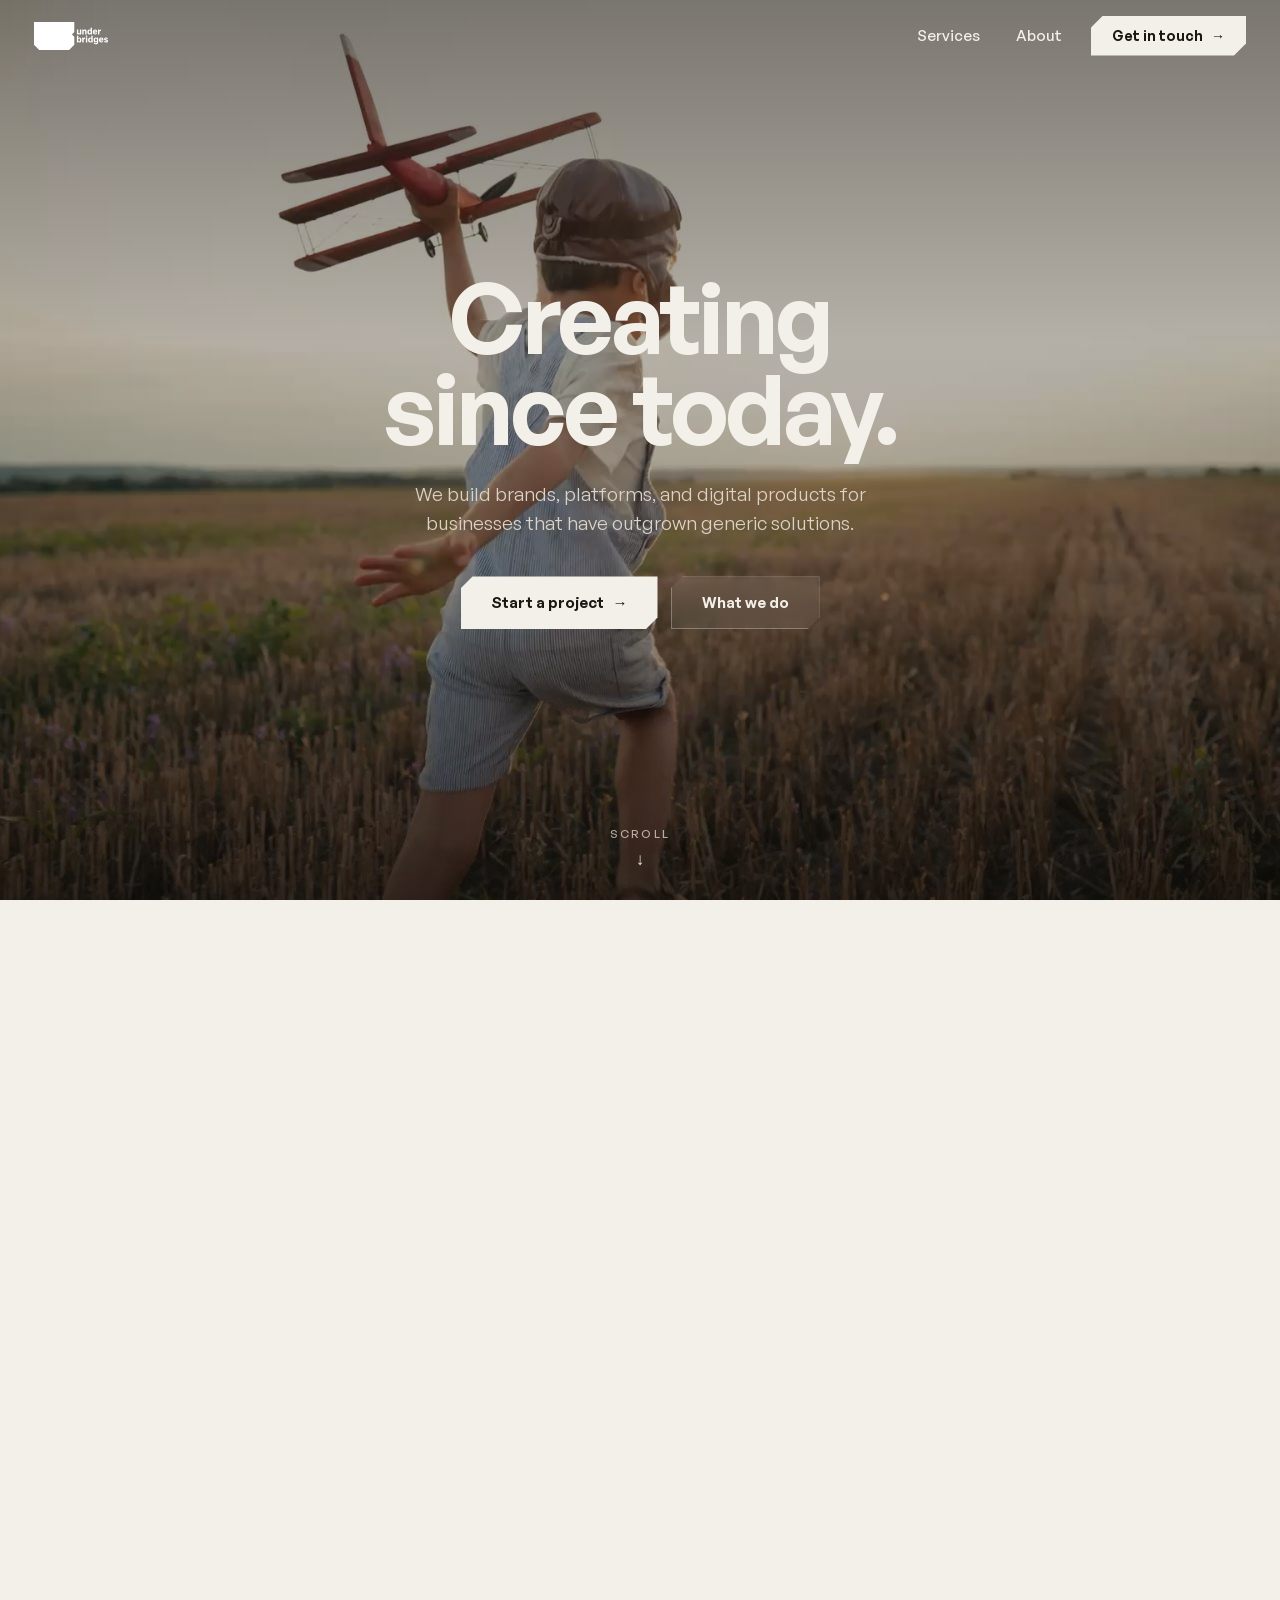
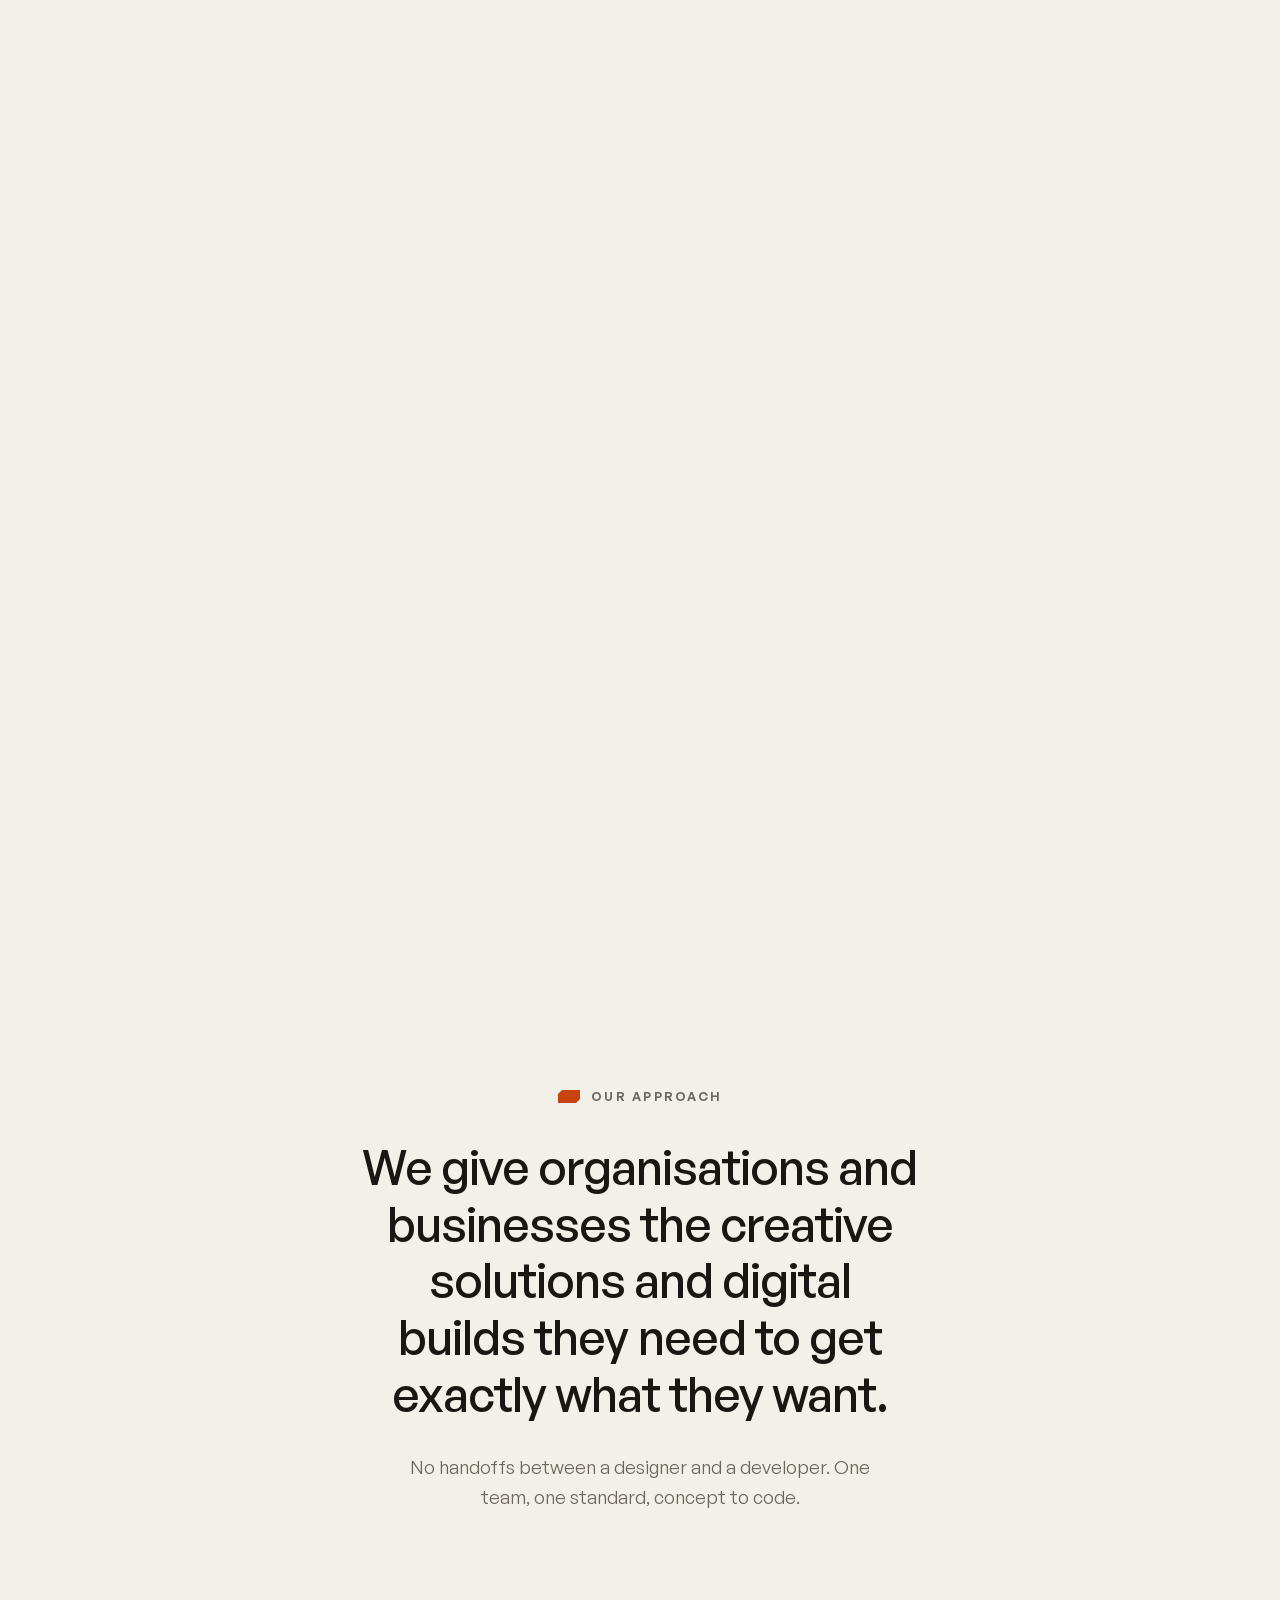
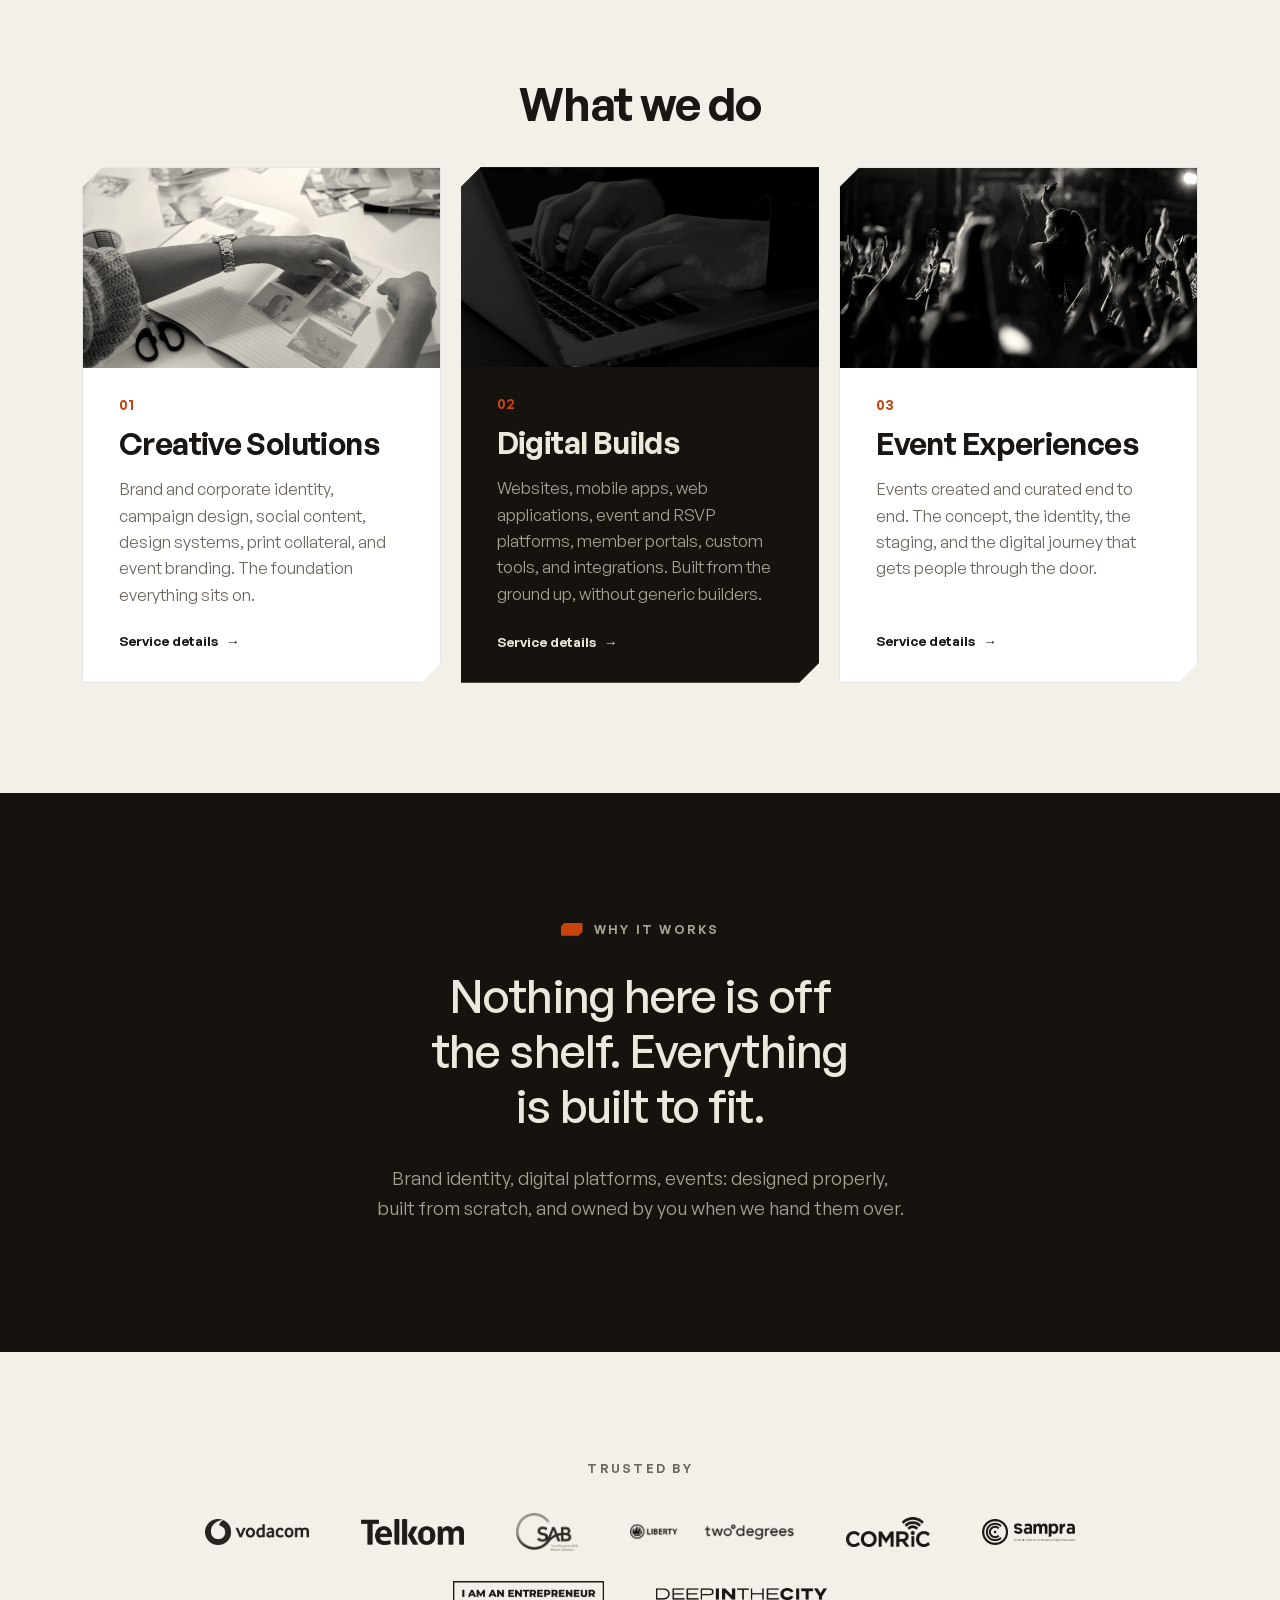
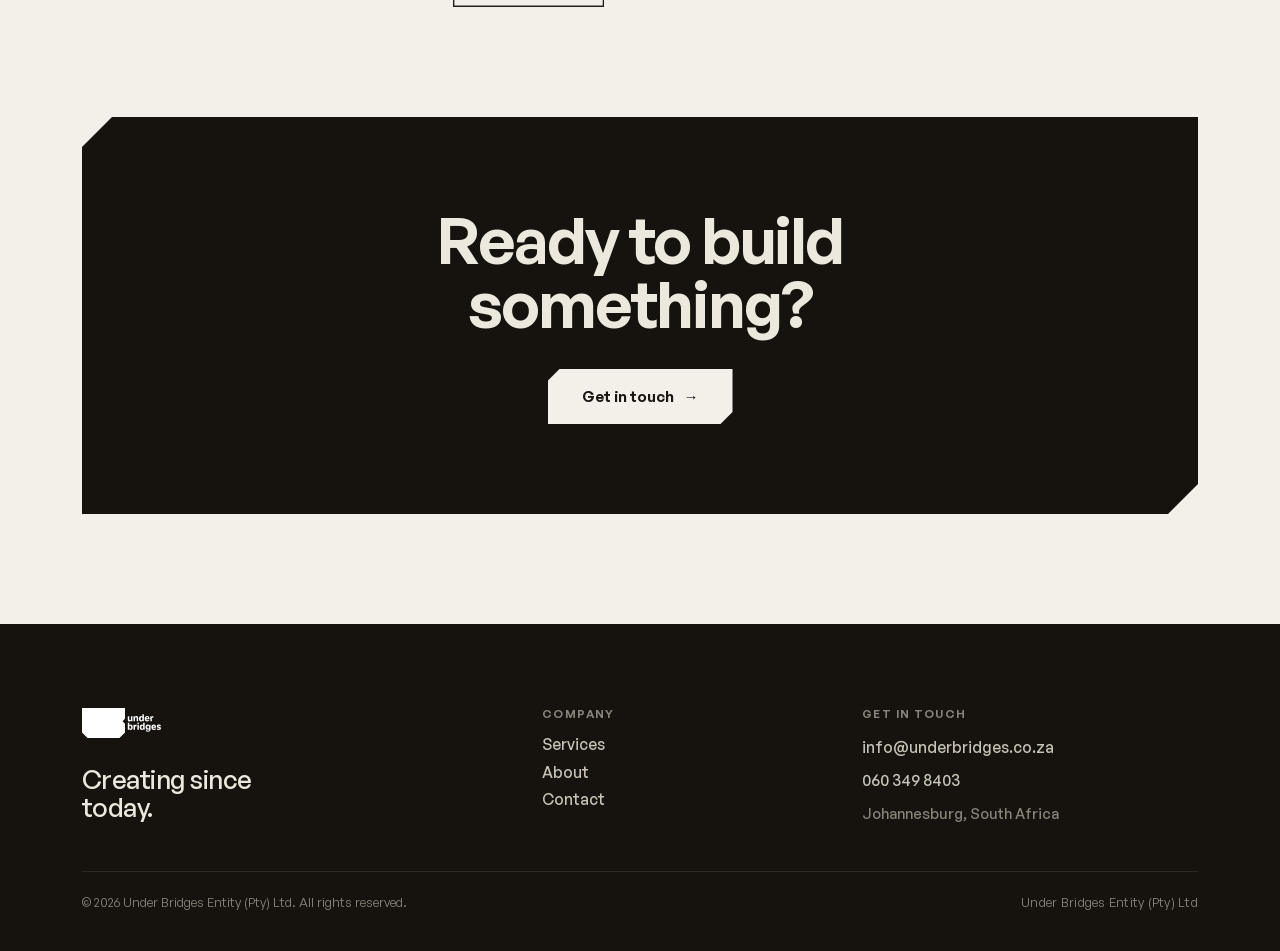
==== commit c25f5777: "Move imagery into the service cards; retire the floating strip Each discipline's photograph now fill" ====
--- a/index.html
+++ b/index.html
@@ -124,39 +124,32 @@
         <h2 class="services-home__title" data-reveal>What we <em>do</em></h2>
         <div class="grid grid--3">
           <a href="/services/" class="scard" data-reveal>
+            <figure class="scard__media"><img src="/assets/img/craft-creative.jpg" alt="Identity and moodboard work on the studio table" loading="lazy" decoding="async" width="1400" height="931"></figure>
+            <div class="scard__body">
             <div class="scard__num">01</div>
             <h3 class="scard__title">Creative <em>Solutions</em></h3>
             <p class="scard__copy">Brand and corporate identity, campaign design, social content, design systems, print collateral, and event branding. The foundation everything sits on.</p>
             <span class="scard__link">Service details <span aria-hidden="true">&#8594;</span></span>
+            </div>
           </a>
           <a href="/services/" class="scard scard--dark" data-reveal>
+            <figure class="scard__media"><img src="/assets/img/craft-digital.jpg" alt="Hands on a laptop building a digital product" loading="lazy" decoding="async" width="1400" height="931"></figure>
+            <div class="scard__body">
             <div class="scard__num">02</div>
             <h3 class="scard__title">Digital <em>Builds</em></h3>
             <p class="scard__copy">Websites, mobile apps, web applications, event and RSVP platforms, member portals, custom tools, and integrations. Built from the ground up, without generic builders.</p>
             <span class="scard__link">Service details <span aria-hidden="true">&#8594;</span></span>
+            </div>
           </a>
           <a href="/services/" class="scard" data-reveal>
+            <figure class="scard__media"><img src="/assets/img/craft-events.jpg" alt="Festival crowd in front of a lit stage at night" loading="lazy" decoding="async" width="1400" height="931"></figure>
+            <div class="scard__body">
             <div class="scard__num">03</div>
             <h3 class="scard__title">Event <em>Experiences</em></h3>
             <p class="scard__copy">Events created and curated end to end. The concept, the identity, the staging, and the digital journey that gets people through the door.</p>
             <span class="scard__link">Service details <span aria-hidden="true">&#8594;</span></span>
+            </div>
           </a>
-        </div>
-      </div>
-    </section>
-
-    <section class="section-light craft" aria-label="The work in motion">
-      <div class="wrap w-1180">
-        <div class="craft__grid">
-          <figure class="craft__item" data-reveal>
-            <img src="/assets/img/craft-creative.jpg" alt="Identity and moodboard work on the studio table" loading="lazy" decoding="async" width="1400" height="931">
-          </figure>
-          <figure class="craft__item craft__item--mid" data-reveal>
-            <img src="/assets/img/craft-digital.jpg" alt="Hands on a laptop building a digital product" loading="lazy" decoding="async" width="1400" height="931">
-          </figure>
-          <figure class="craft__item" data-reveal>
-            <img src="/assets/img/craft-events.jpg" alt="Festival crowd in front of a lit stage at night" loading="lazy" decoding="async" width="1400" height="933">
-          </figure>
         </div>
       </div>
     </section>
--- a/assets/css/main.css
+++ b/assets/css/main.css
@@ -394,7 +394,7 @@
 
 /* Service cards (home) ---------------------------------------------------------------- */
 
-.services-home { padding-bottom: 72px; }
+.services-home { padding-bottom: 110px; }
 
 .services-home__title {
   font-weight: 600;
@@ -409,8 +409,8 @@
 .grid--3 { grid-template-columns: 1fr 1fr 1fr; gap: 20px; }
 
 .scard {
-  display: block;
-  padding: 40px 36px 34px;
+  display: flex;
+  flex-direction: column;
   cursor: pointer;
   background: #FFFFFF;
   border: 1.5px solid rgba(26, 22, 19, 0.12);
@@ -420,6 +420,19 @@
 .scard:hover { transform: translateY(-6px); border-color: rgba(26, 22, 19, 0.28); }
 
 .scard--dark { background: var(--ub-dark); color: var(--ub-dark-ink); border: none; }
+
+.scard__media { margin: 0; overflow: hidden; }
+.scard__media img {
+  width: 100%;
+  height: 200px;
+  object-fit: cover;
+  display: block;
+  filter: grayscale(1) sepia(.16) contrast(1.04) brightness(.99);
+  transition: filter .5s ease, transform .5s ease;
+}
+.scard:hover .scard__media img { filter: none; transform: scale(1.03); }
+
+.scard__body { padding: 30px 36px 34px; display: flex; flex-direction: column; flex: 1; }
 .scard--dark:hover { border-color: transparent; }
 
 .scard__num { font: 600 14px/1 'General Sans', sans-serif; color: var(--ub-accent); }
@@ -445,39 +458,12 @@
   display: inline-flex;
   align-items: center;
   gap: 8px;
-  margin-top: 26px;
+  margin-top: auto;
+  padding-top: 26px;
   font: 600 13.5px/1 'General Sans', sans-serif;
   color: #1A1613;
 }
 .scard--dark .scard__link { color: var(--ub-dark-ink); }
-
-/* Craft strip — chamfer-cropped imagery, unified warm-mono grade ------------- */
-
-.craft { padding-bottom: 110px; }
-
-.craft__grid {
-  display: grid;
-  grid-template-columns: 1fr 1fr 1fr;
-  gap: 24px;
-  align-items: start;
-}
-
-.craft__item {
-  margin: 0;
-  overflow: hidden;
-  clip-path: var(--cham-l);
-}
-.craft__item--mid { margin-top: 30px; }
-
-.craft__item img {
-  width: 100%;
-  height: 330px;
-  object-fit: cover;
-  display: block;
-  filter: grayscale(1) sepia(.16) contrast(1.04) brightness(.99);
-  transition: filter .5s ease, transform .5s ease;
-}
-.craft__item:hover img { filter: none; transform: scale(1.03); }
 
 /* Trusted by ------------------------------------------------------------------------------ */
 
@@ -487,7 +473,7 @@
   font: 600 12.5px/1 'General Sans', sans-serif;
   letter-spacing: .18em;
   text-transform: uppercase;
-  color: #9a948a;
+  color: #6C675E;
   margin-bottom: 38px;
 }
 
@@ -610,7 +596,7 @@
   font: 600 11.5px/1 'General Sans', sans-serif;
   letter-spacing: .12em;
   text-transform: uppercase;
-  color: #9a948a;
+  color: #6C675E;
   margin-bottom: 6px;
 }
 .section-dark .svc__card-label { color: #8a857b; }
@@ -915,16 +901,14 @@
 
   .founder__photo img { height: 300px; }
 
-  .scard { padding: 34px 28px 30px; }
+  .scard__body { padding: 28px 26px 28px; }
+  .scard__media img { height: 180px; }
   .svc__card { padding: 34px 26px; }
   .contact-card { padding: 34px 28px 30px; }
   .founder { padding: 34px 28px 30px; }
   .contact-panel { padding: 34px 26px; }
 
   .clients__row { gap: 24px 32px; }
-  .craft__grid { grid-template-columns: 1fr; gap: 18px; }
-  .craft__item--mid { margin-top: 0; }
-  .craft__item img { height: 240px; }
   .clients__logo { height: 22px; }
   .clients__logo--tall { height: 32px; }
   .clients__logo--squat { height: 26px; }
